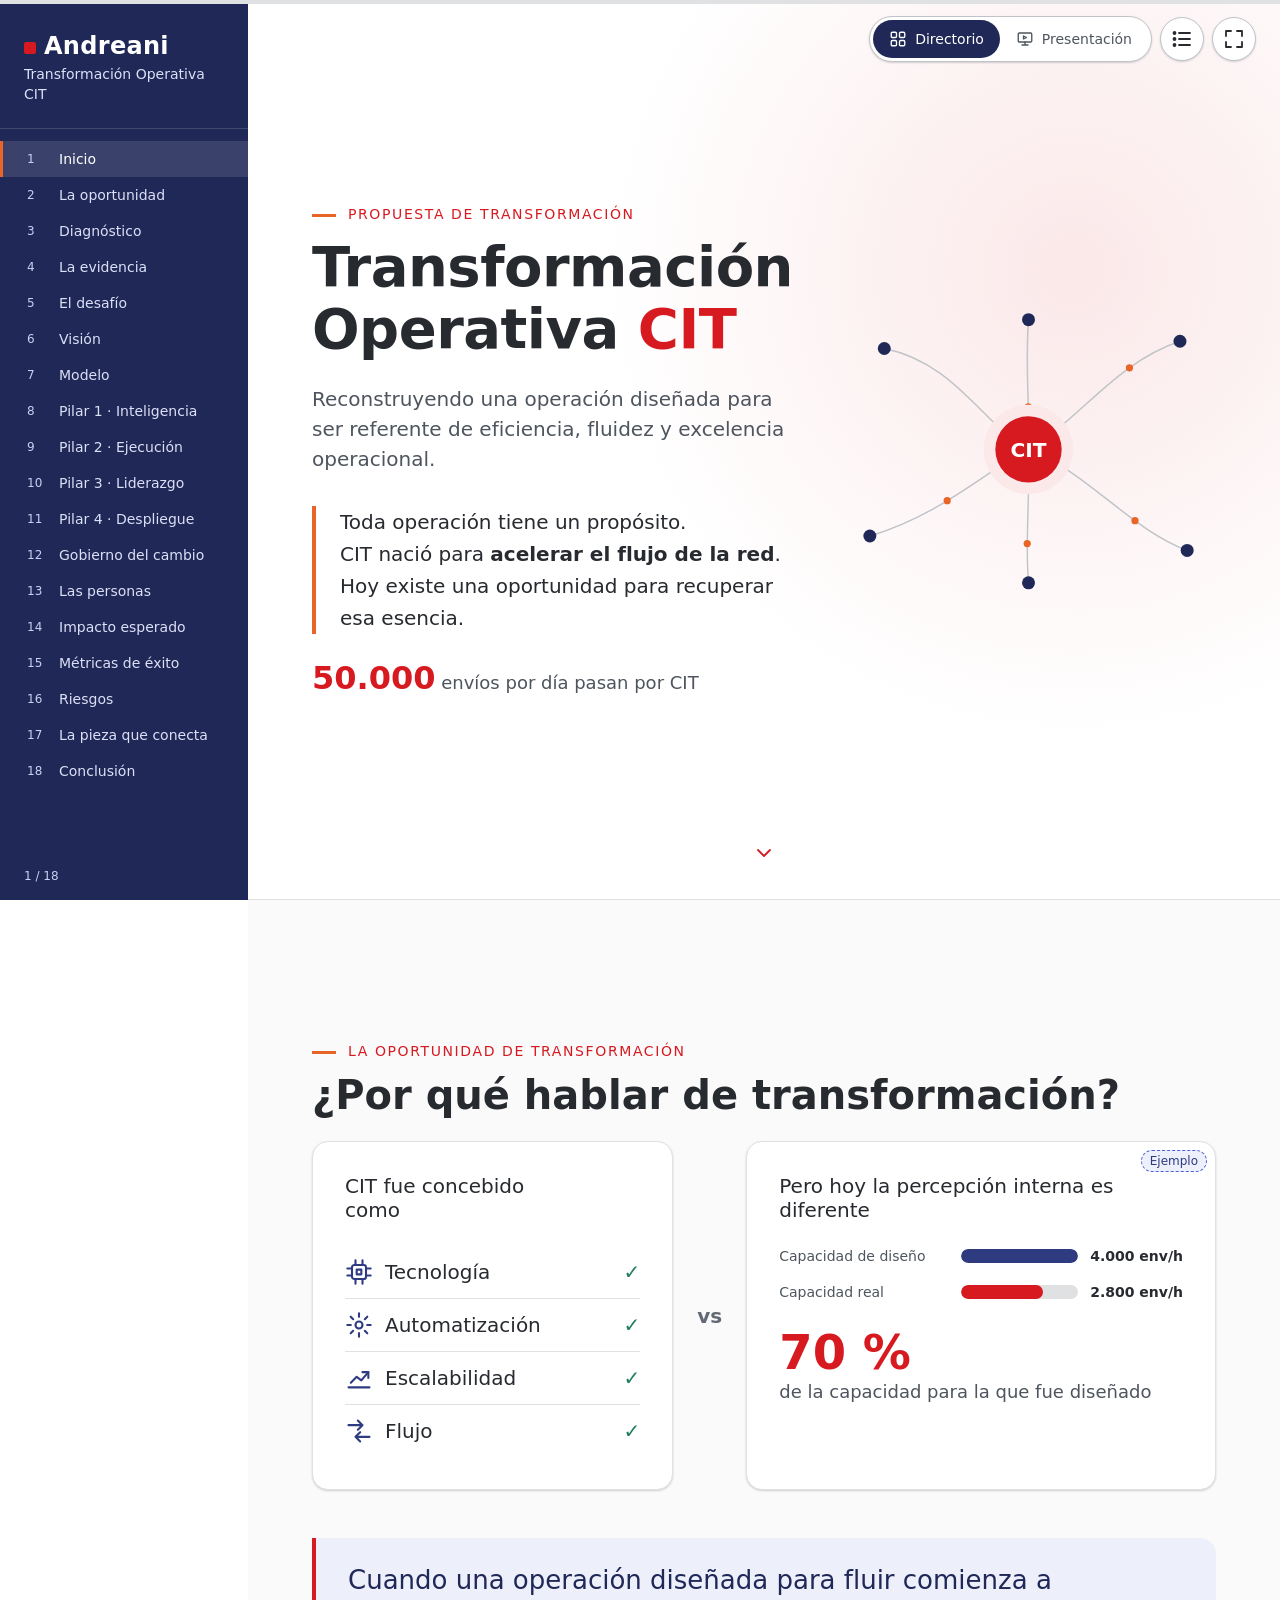
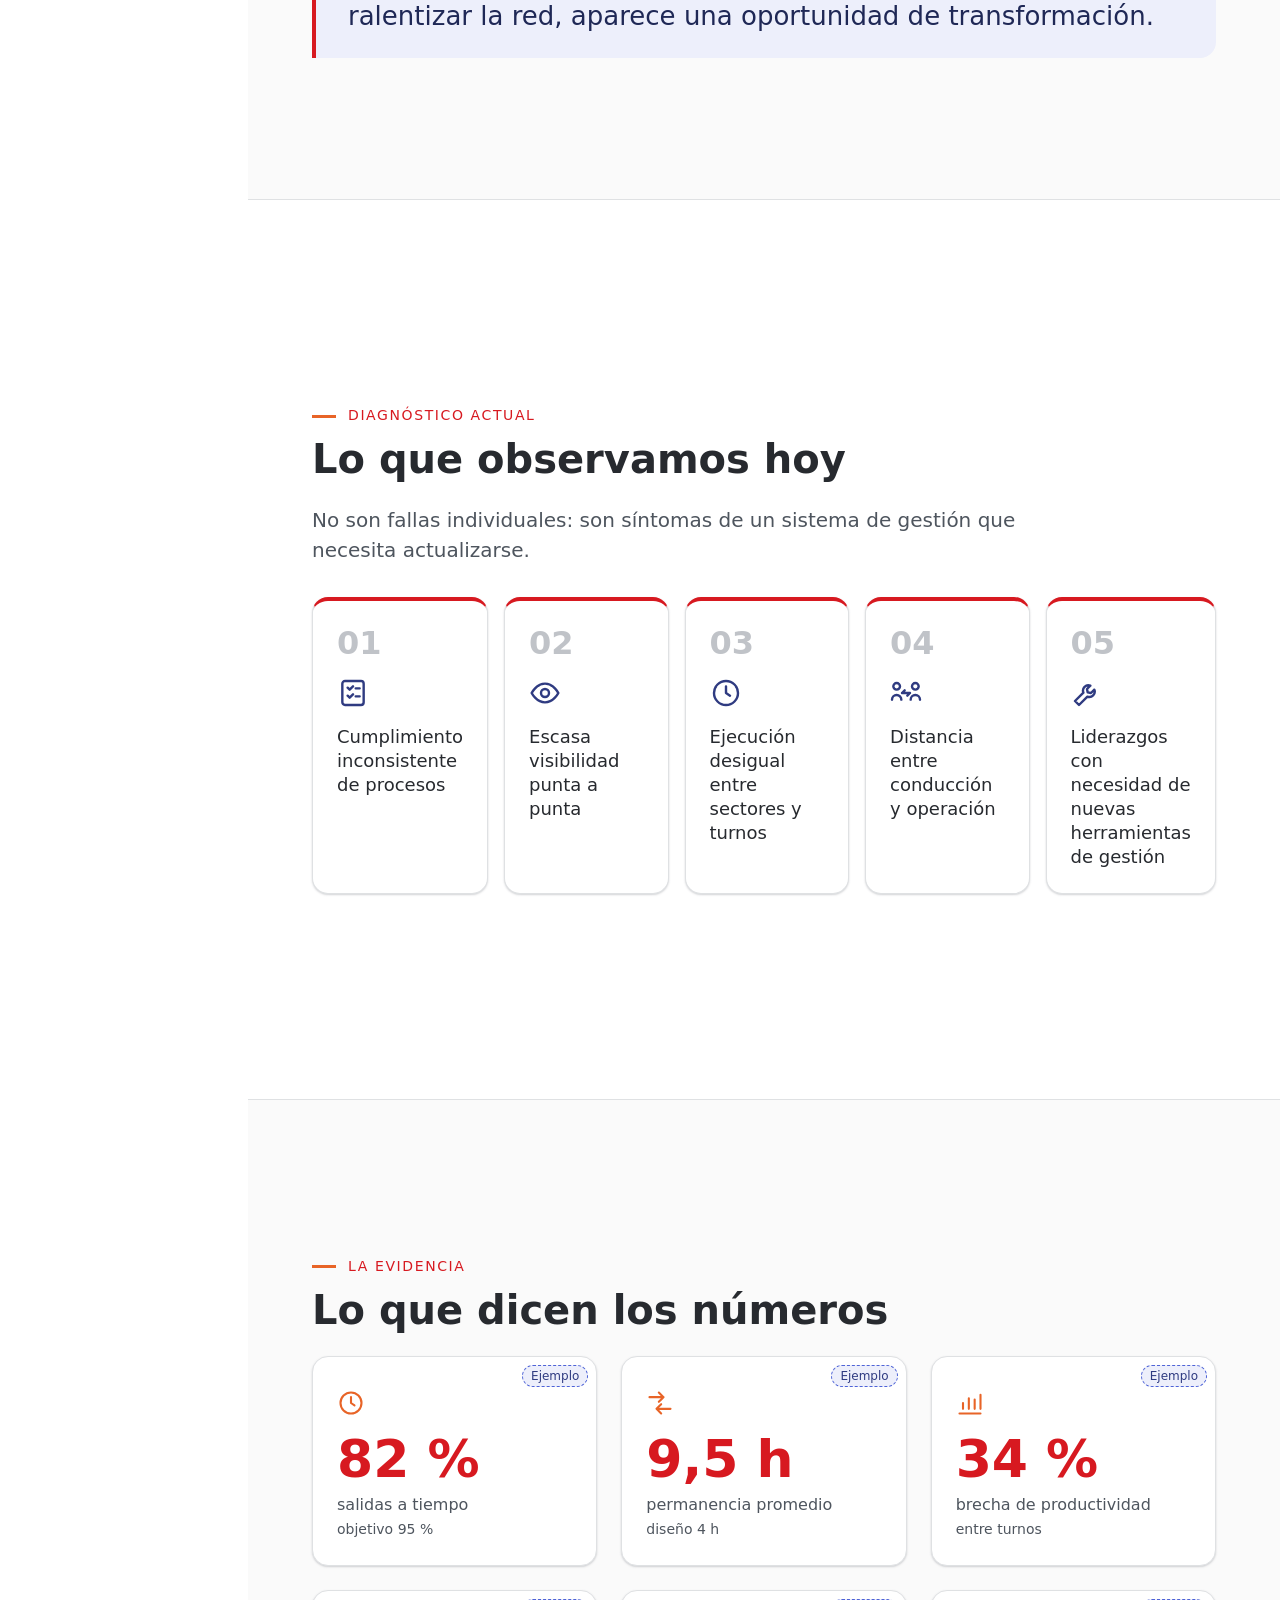
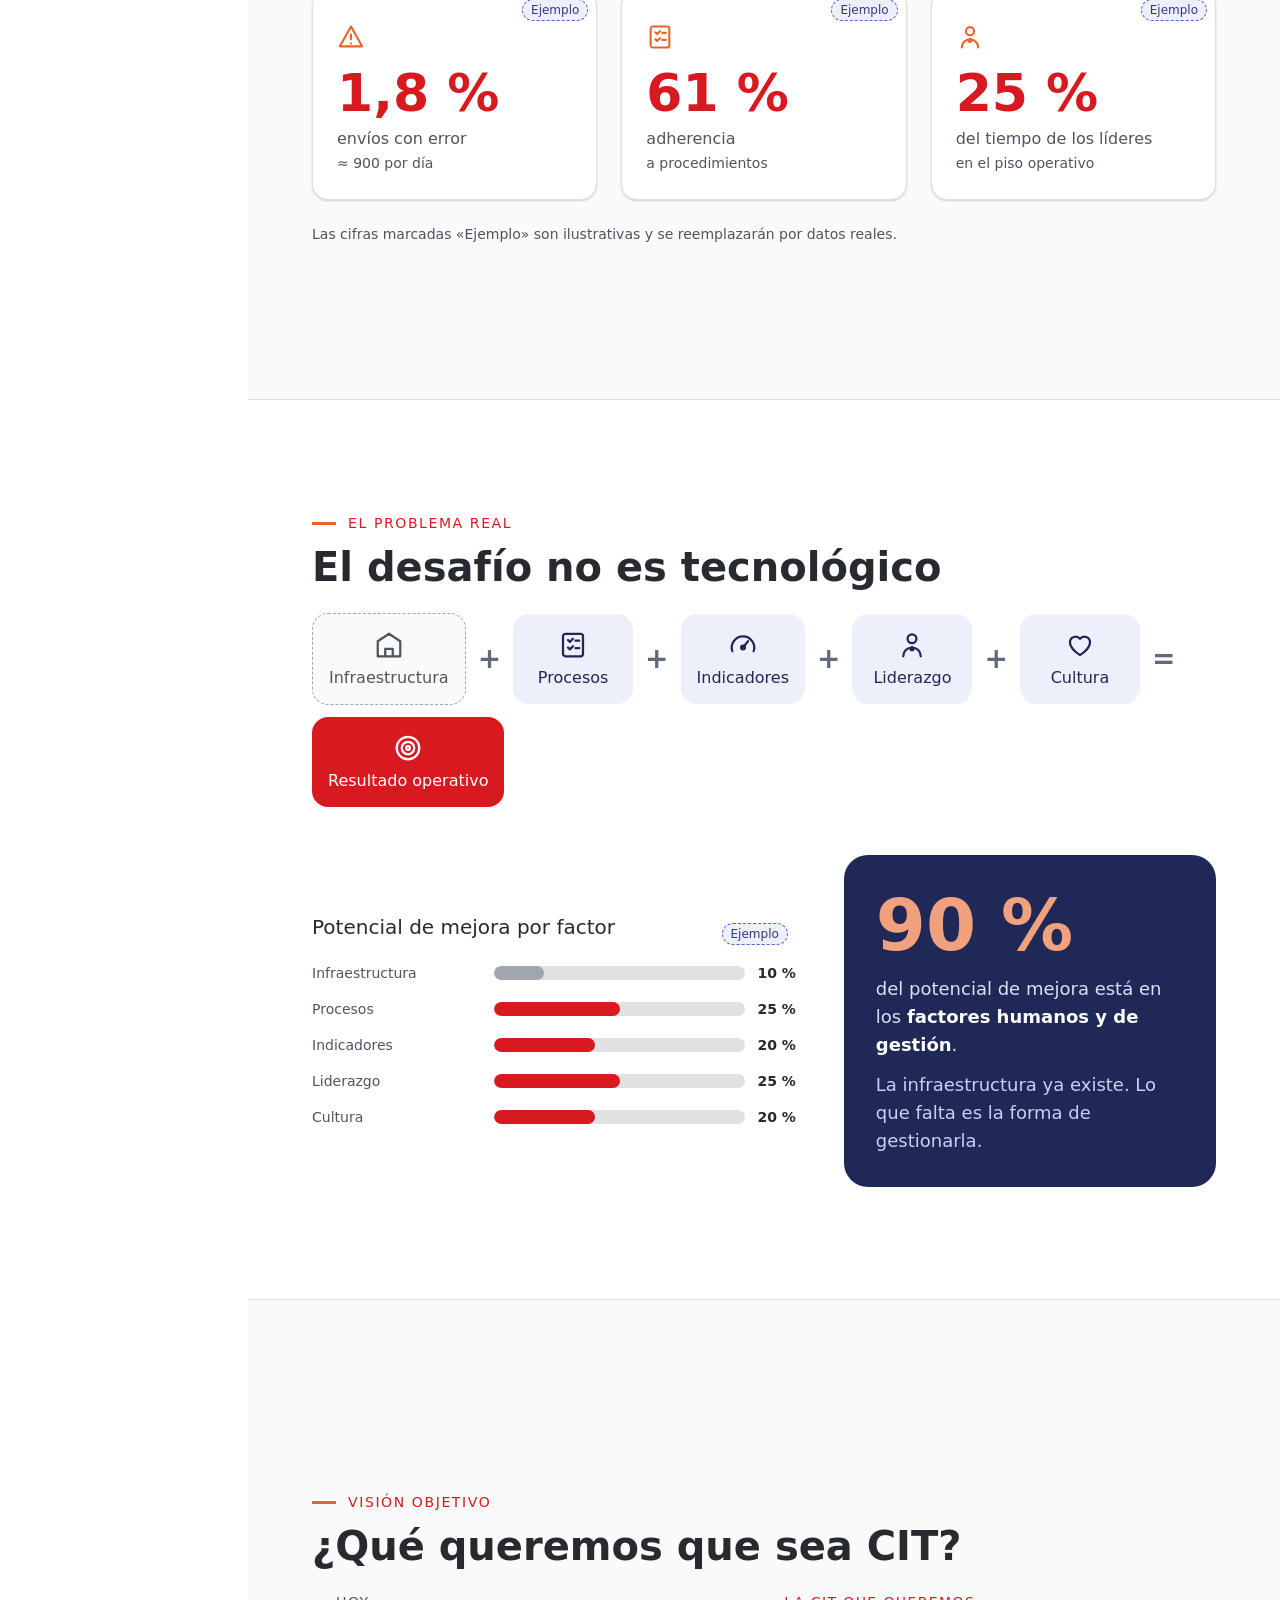
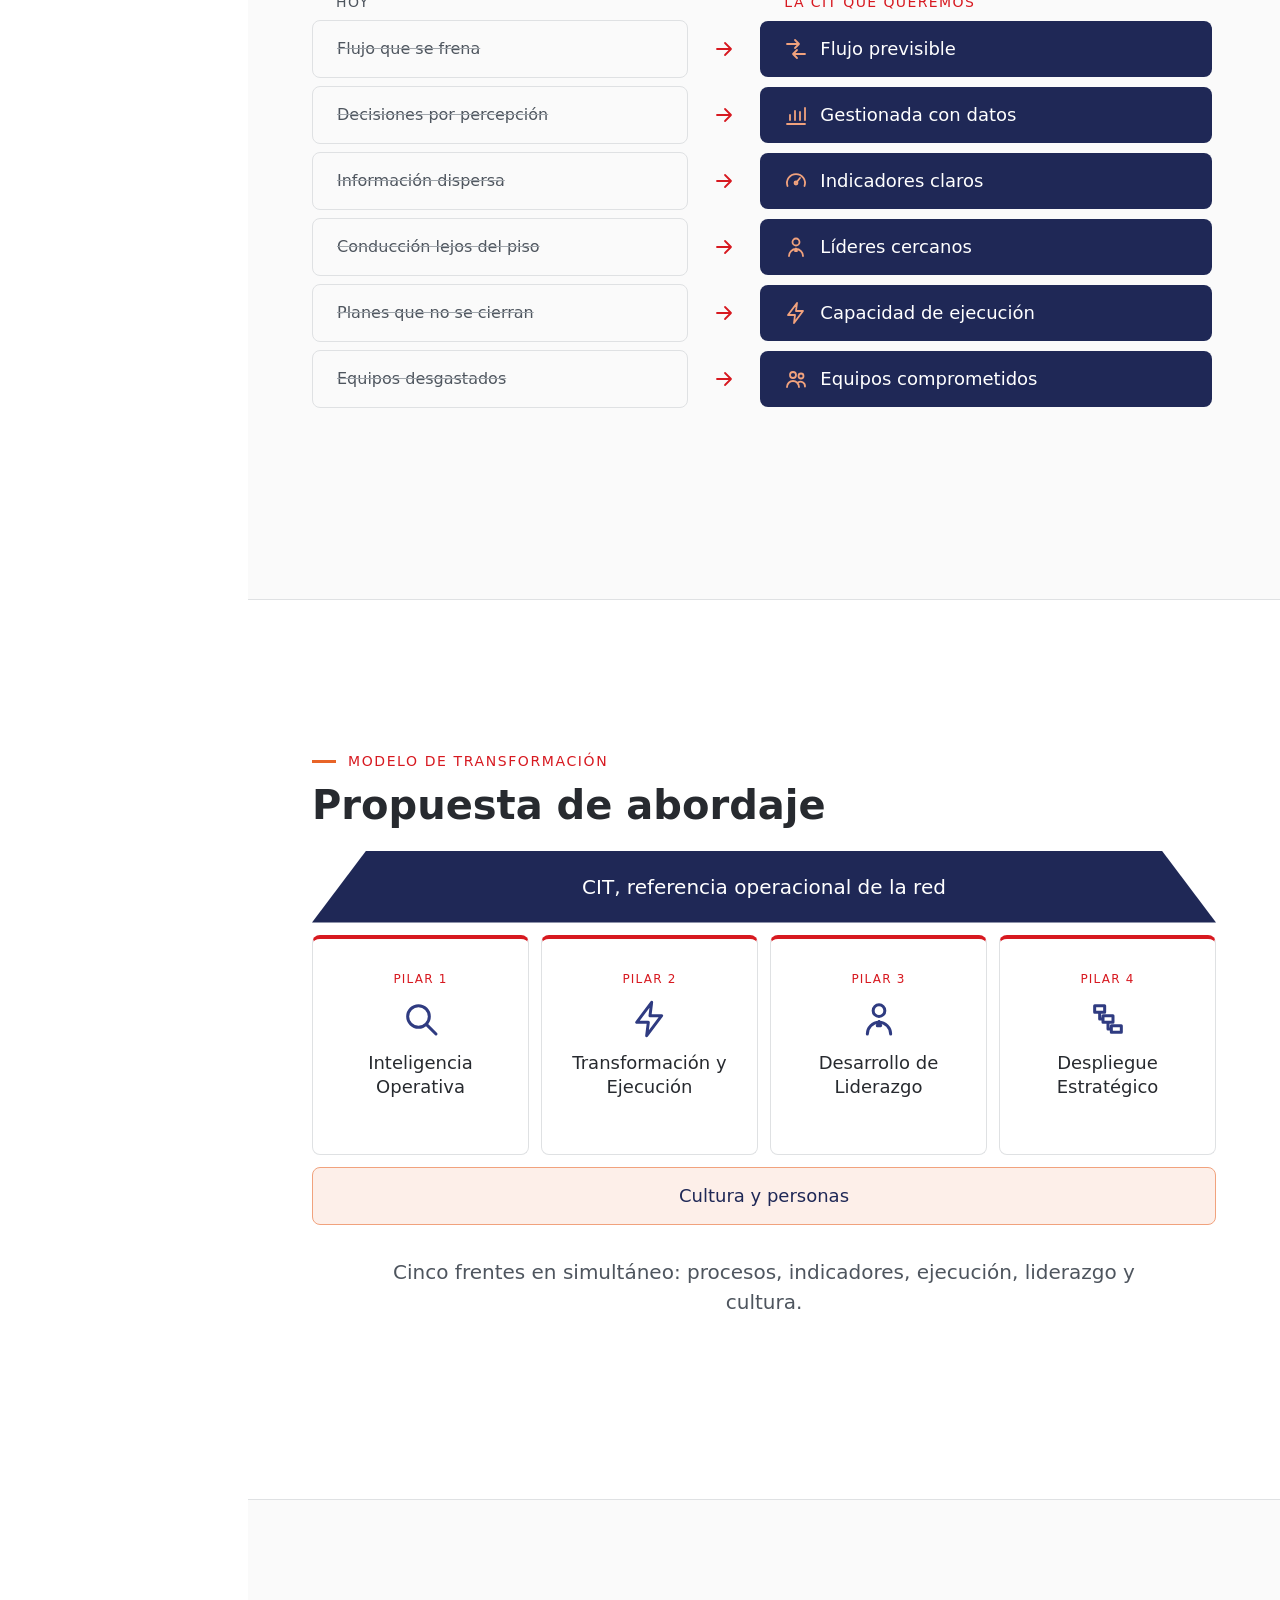
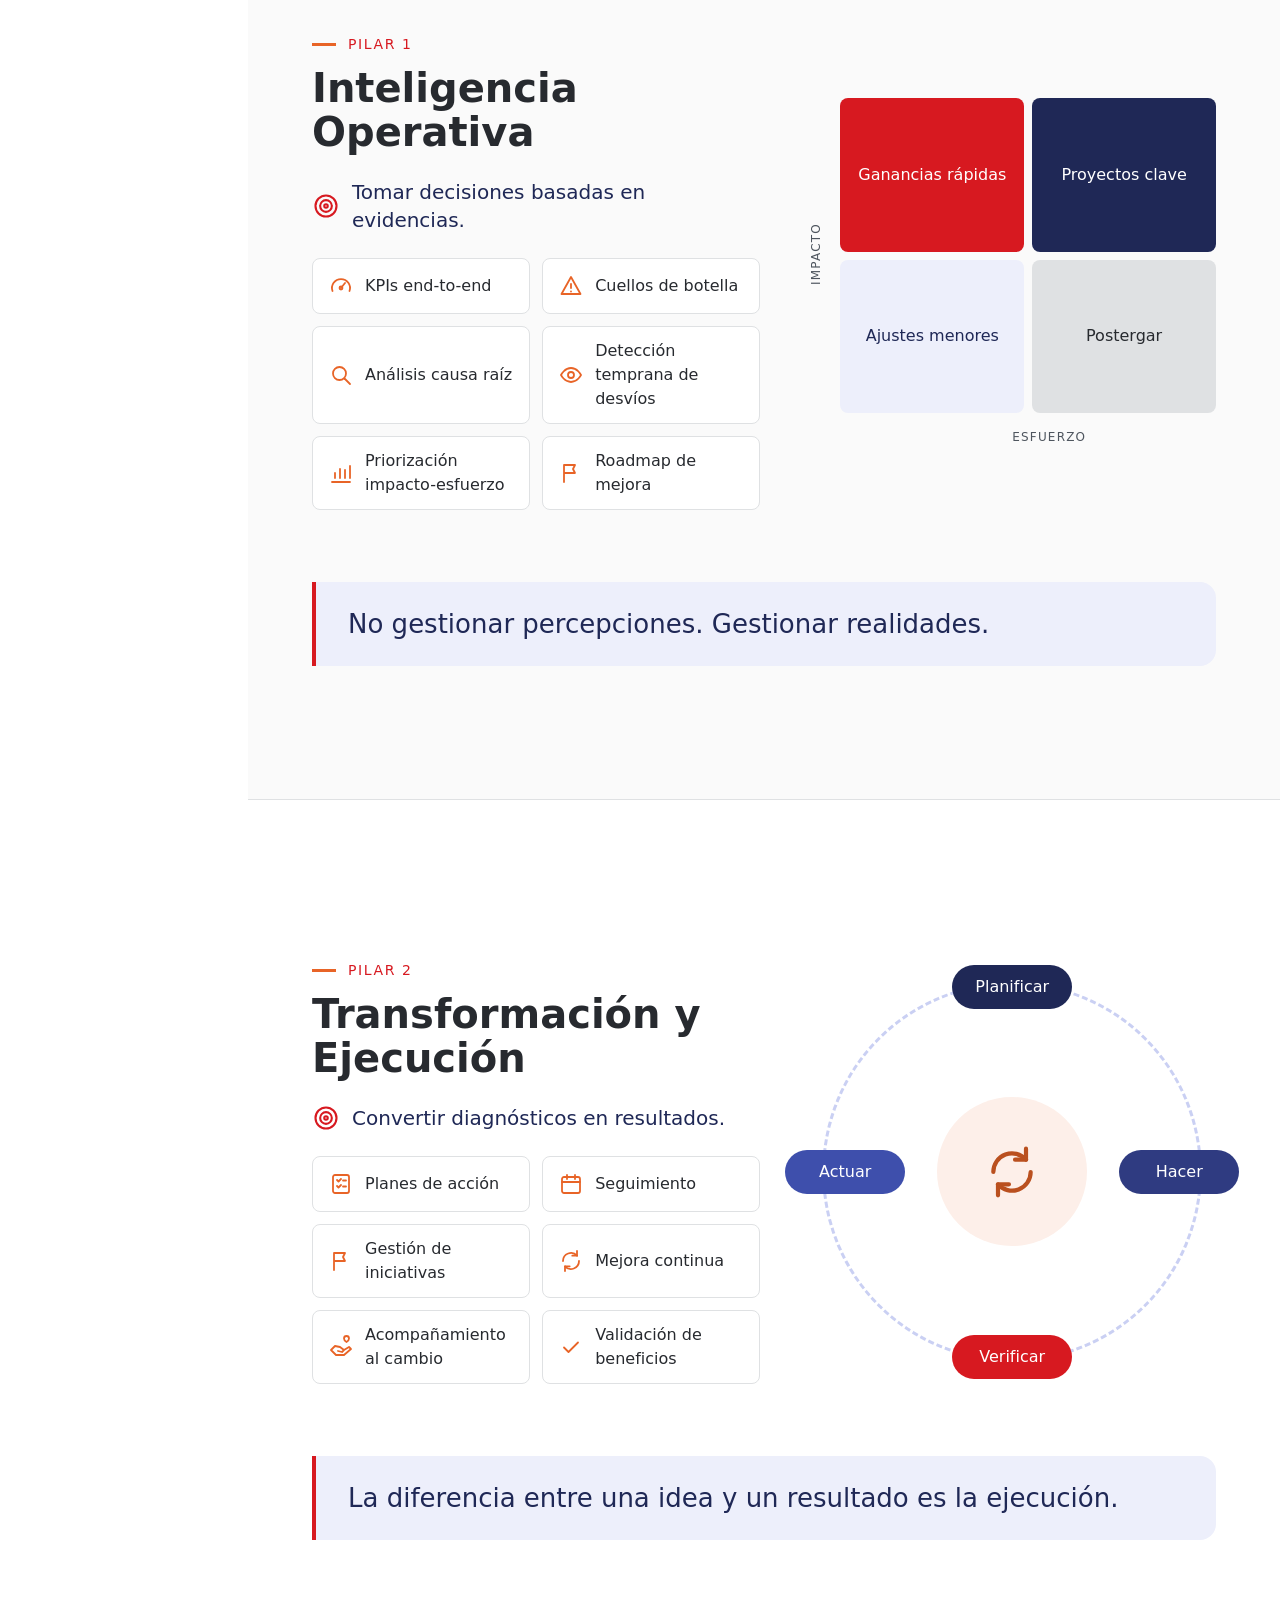
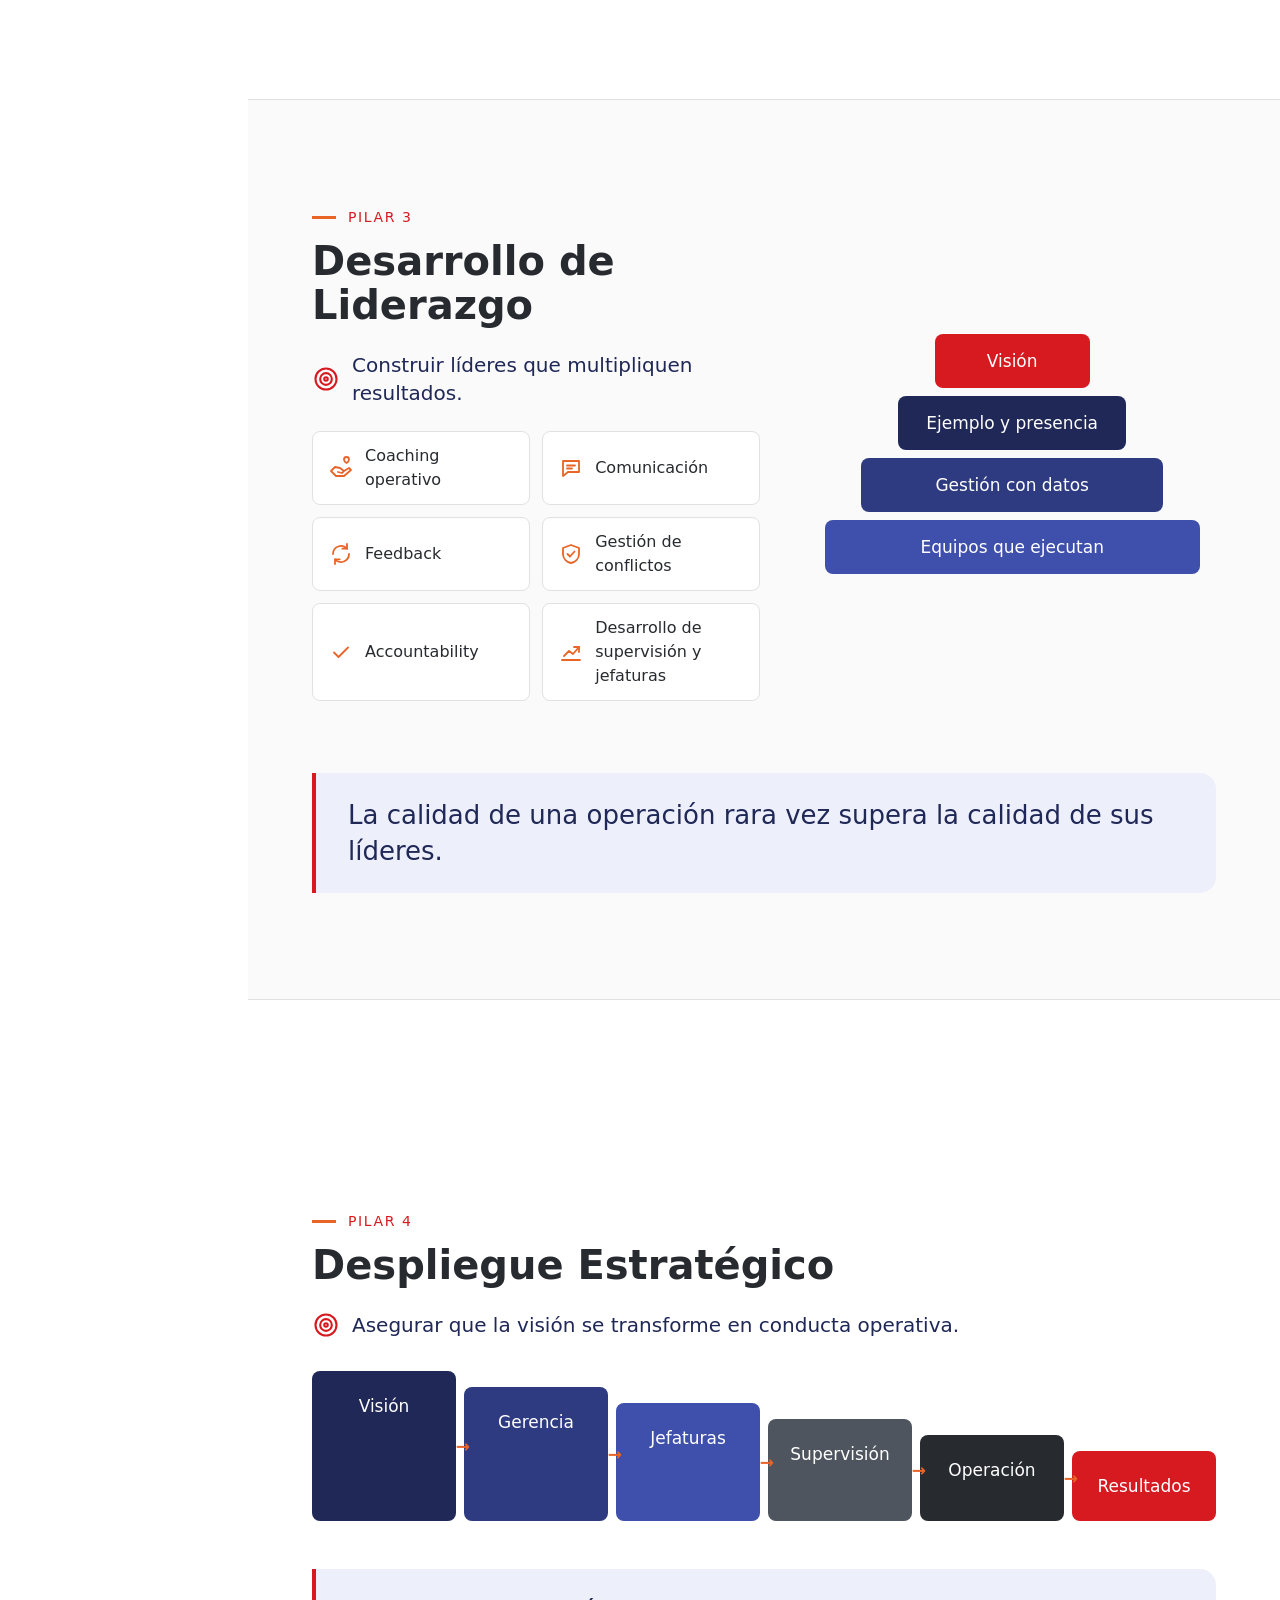
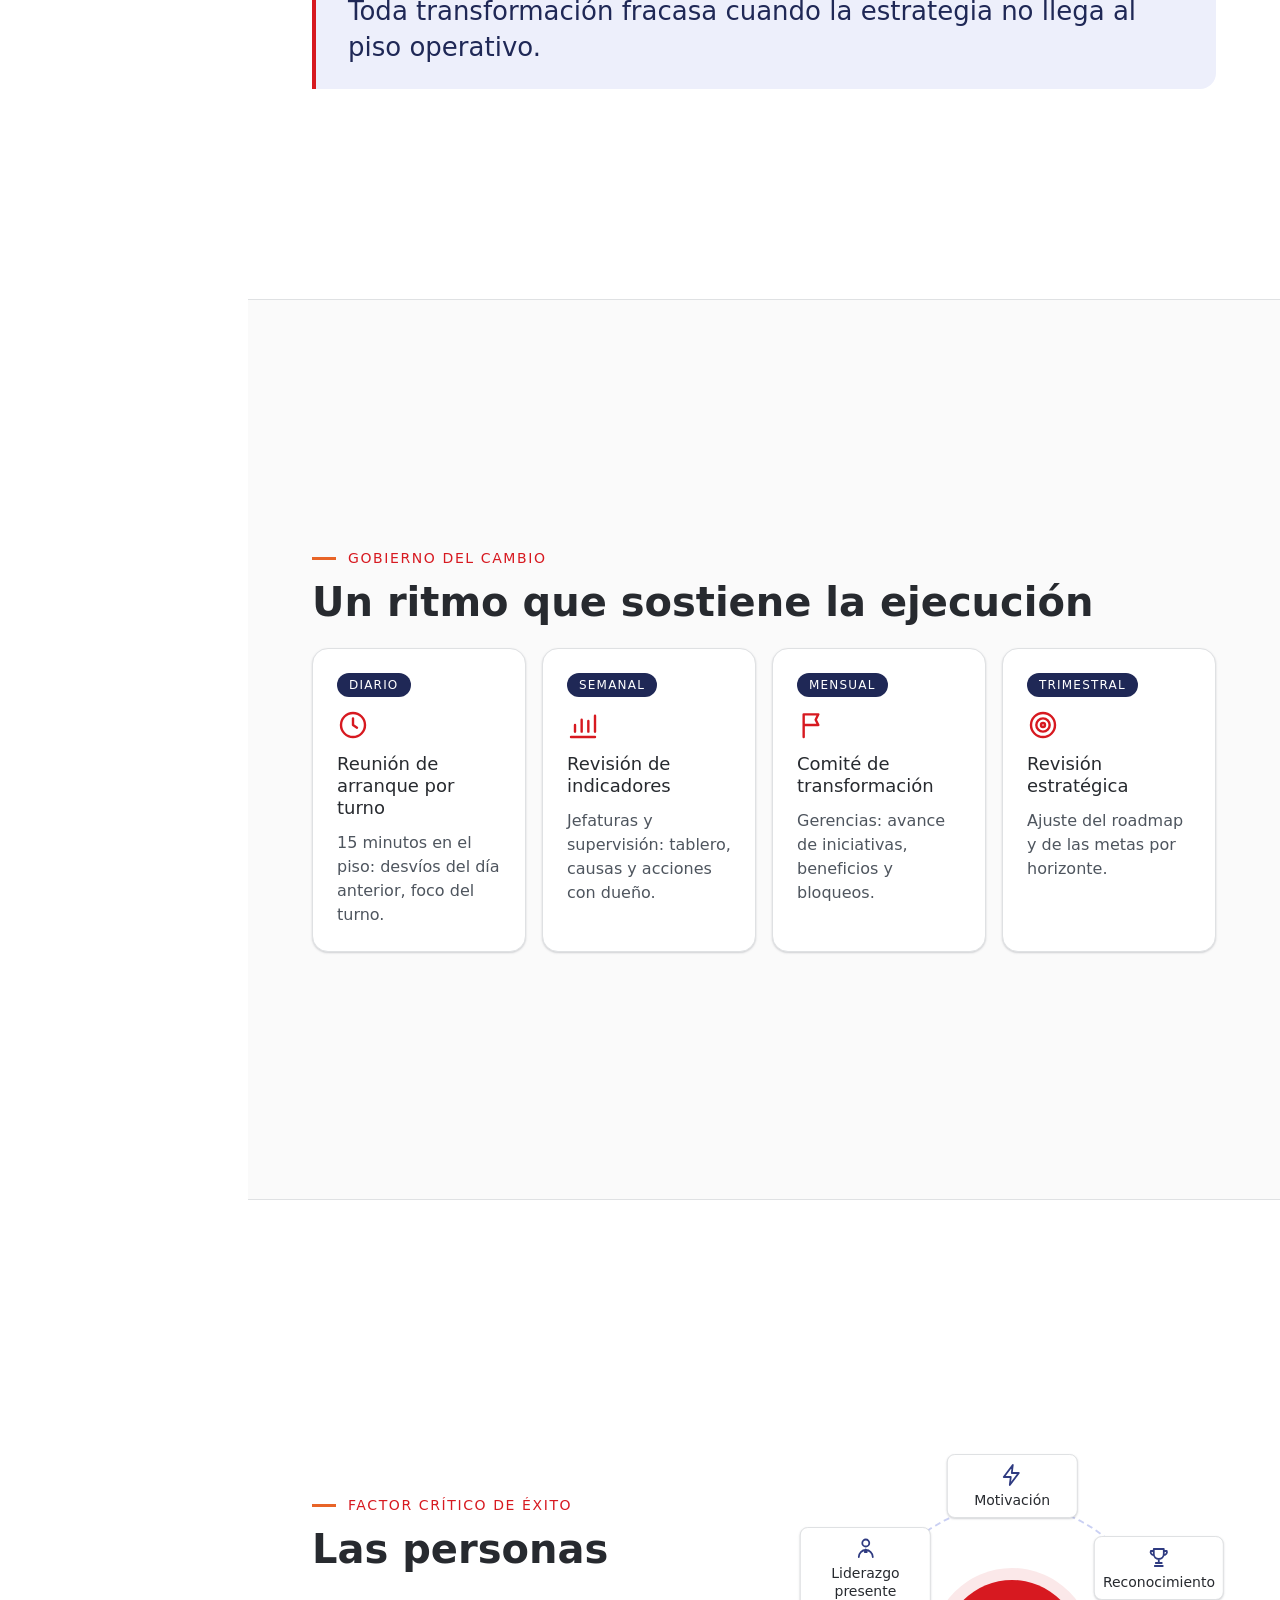
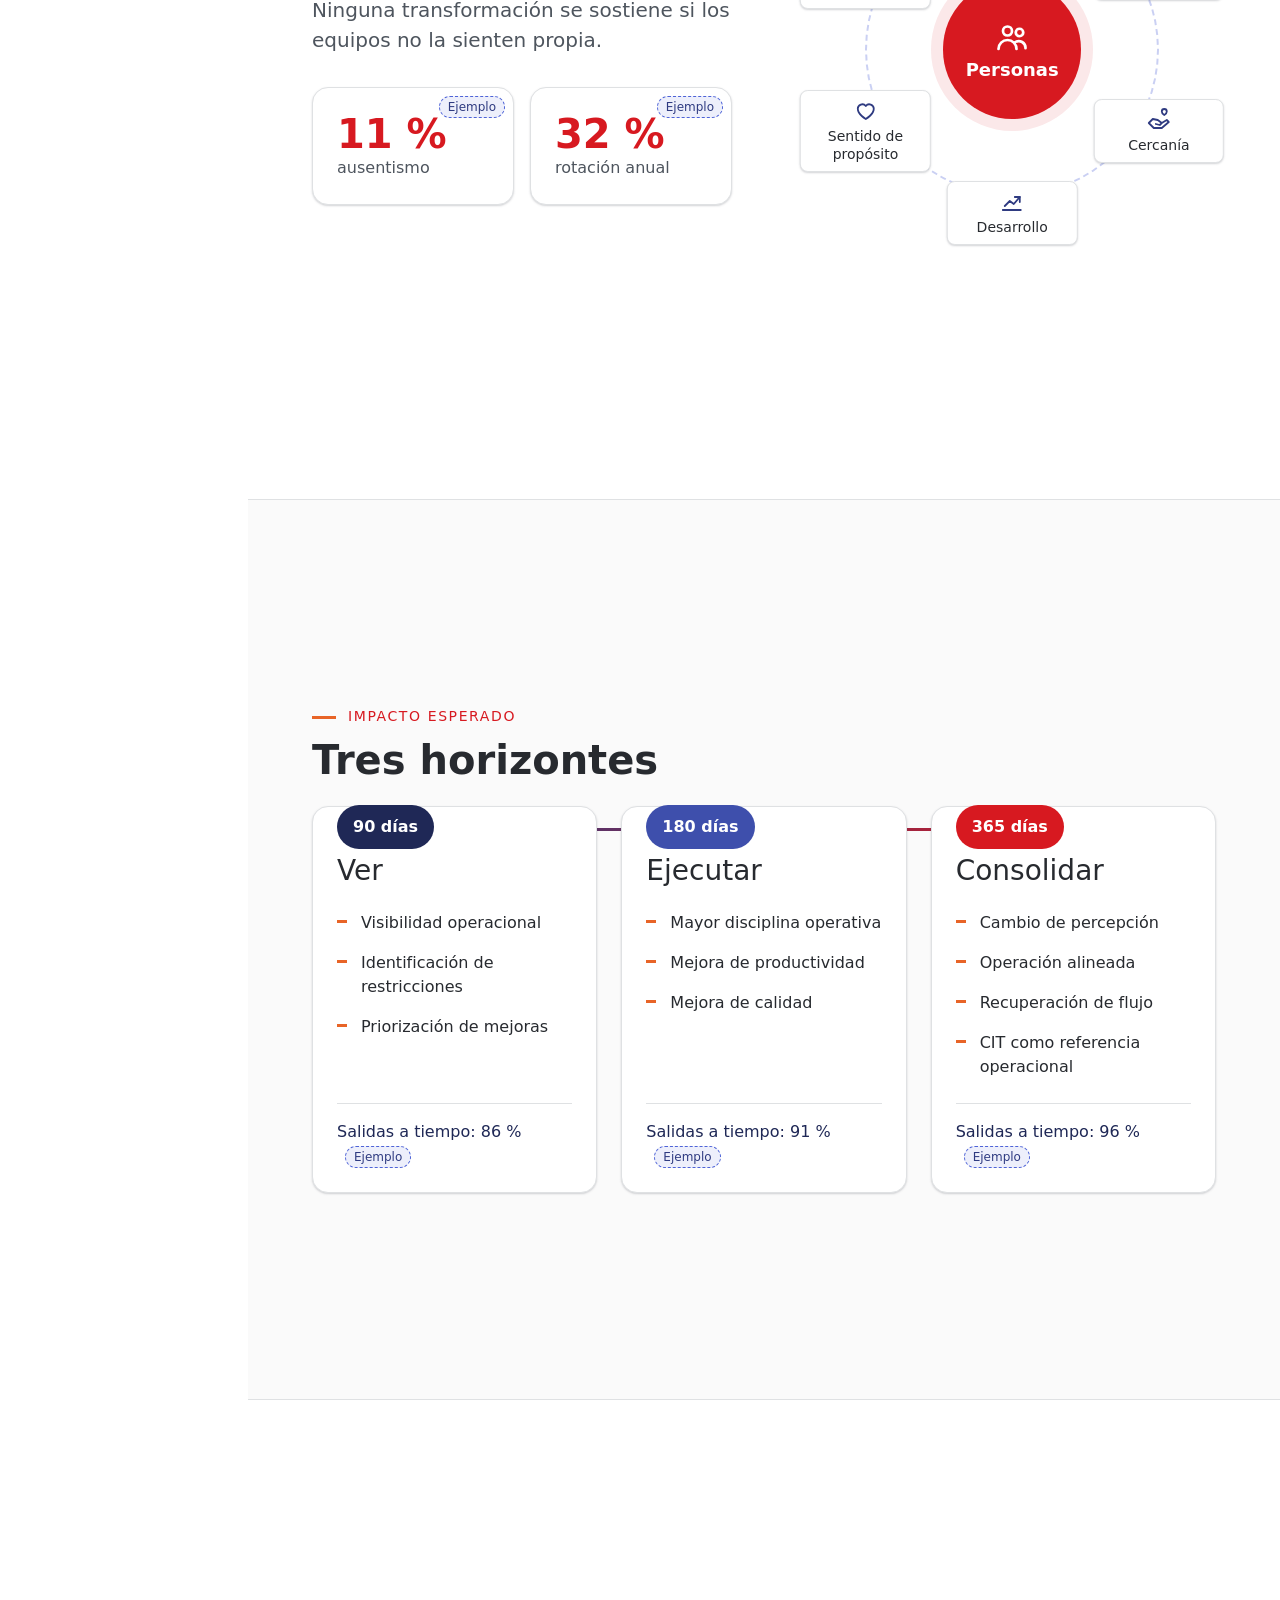
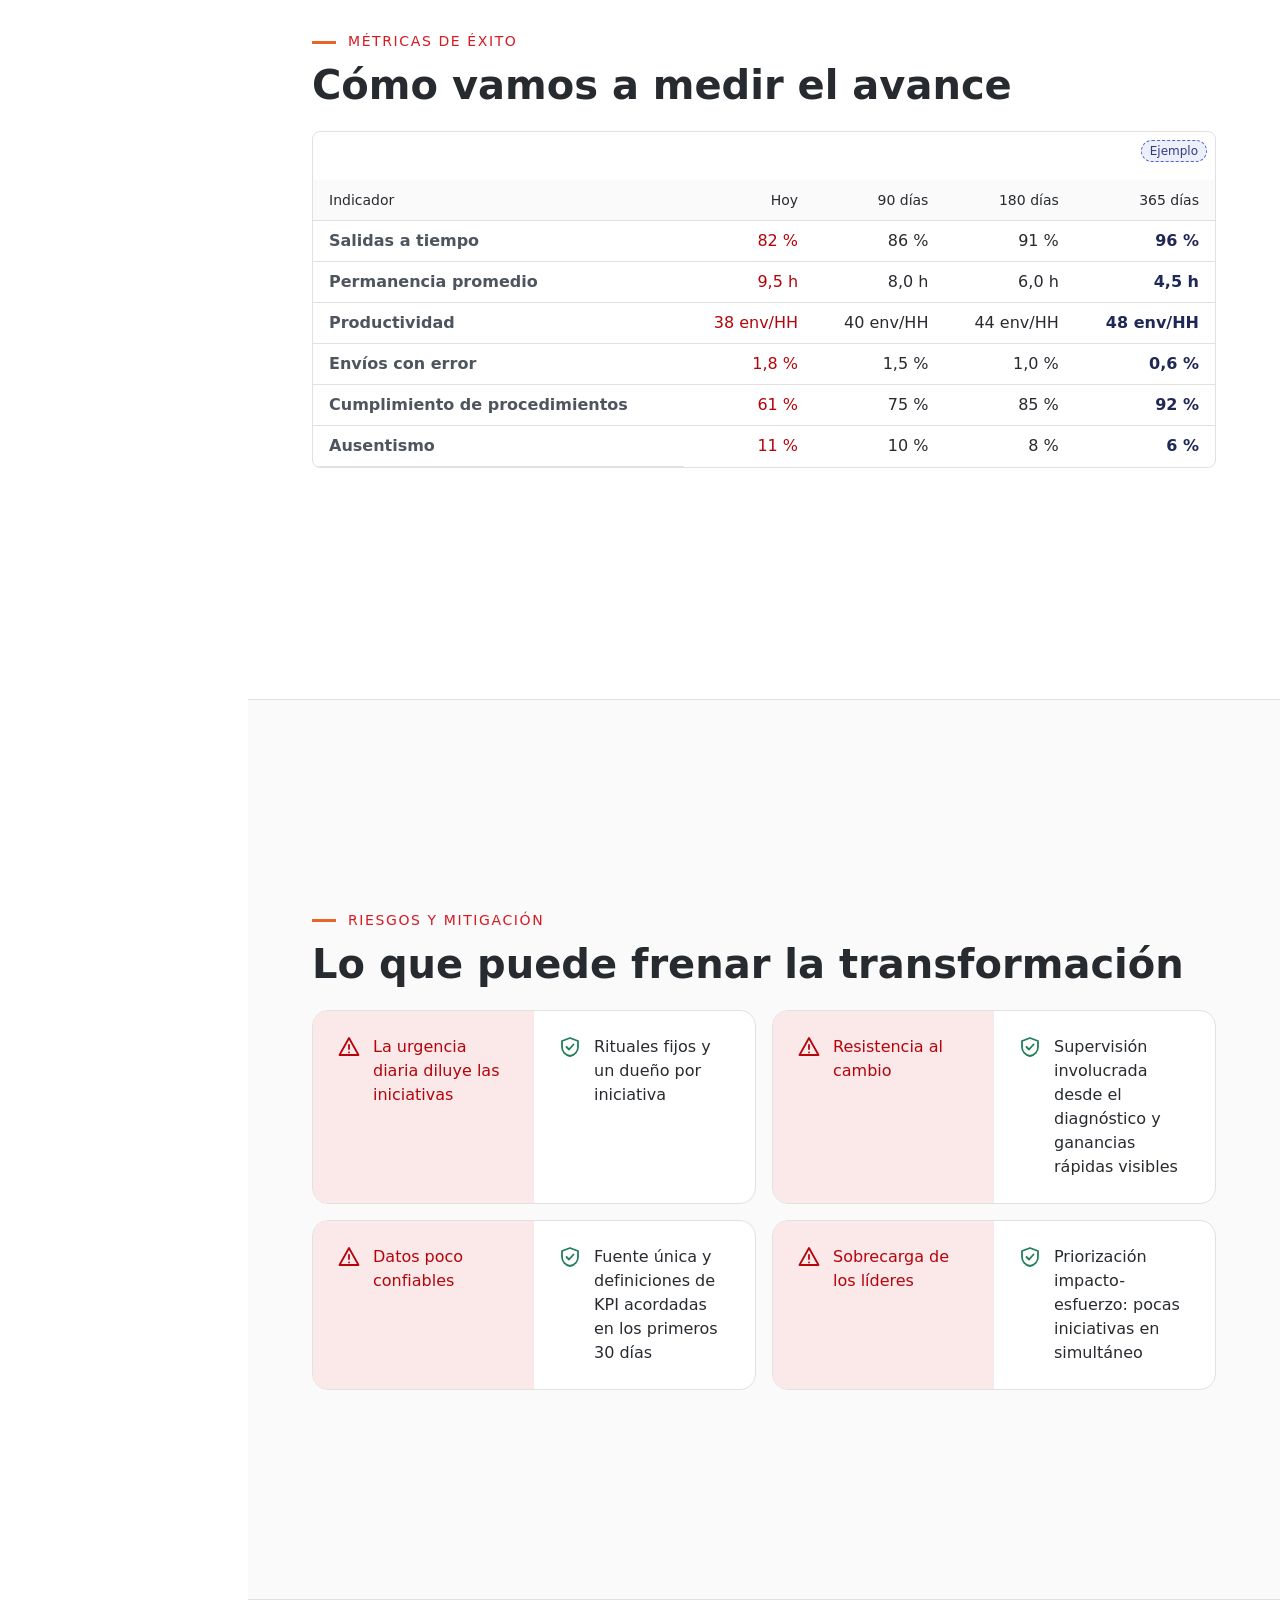
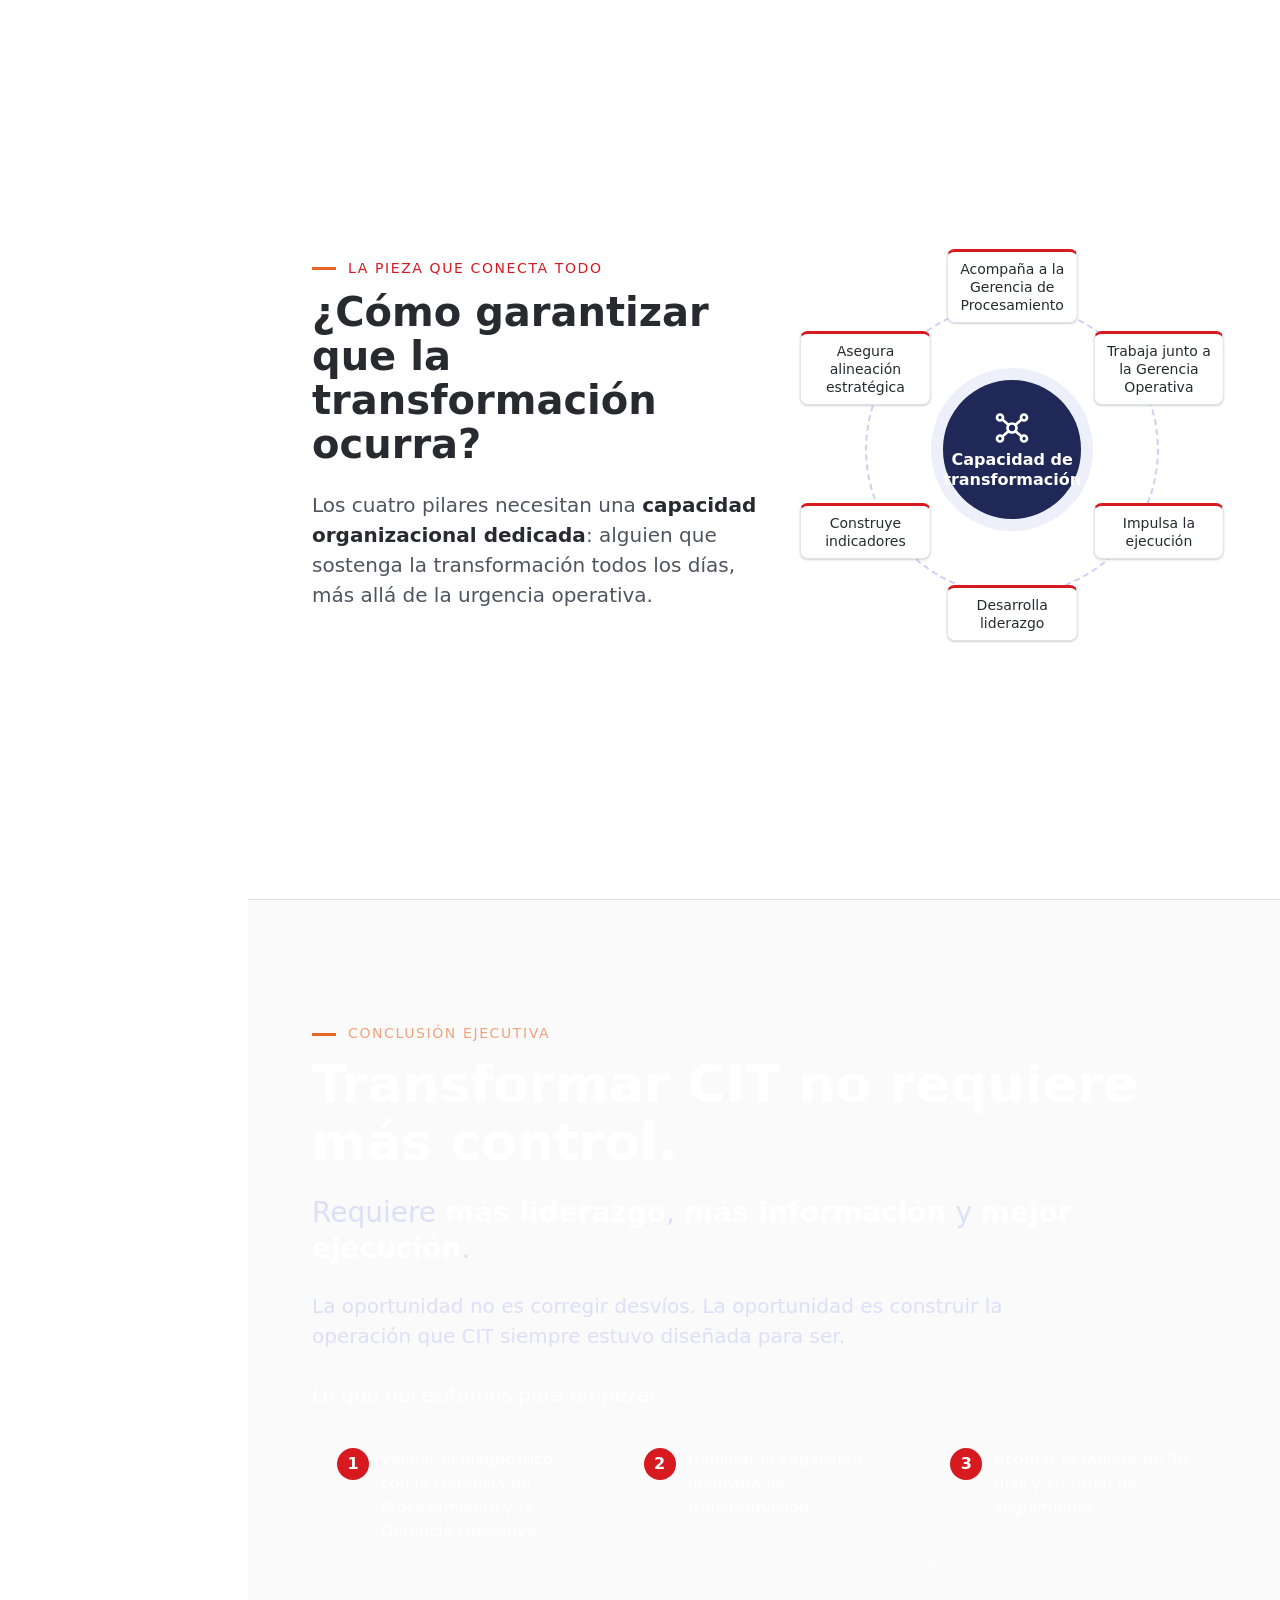
==== index.html @ ef06baac "T-008: v1 reconstruida - index.html (18 pantallas)" ====
<!doctype html>
<html lang="es">
<head>
<meta charset="utf-8">
<meta name="viewport" content="width=device-width, initial-scale=1">
<title>Transformación Operativa CIT</title>
<meta name="description" content="Propuesta ejecutiva de transformación operativa para CIT: procesos, indicadores, ejecución, liderazgo y cultura.">
<link rel="icon" type="image/svg+xml" href="favicon.svg">
<link rel="stylesheet" href="css/estilos.css">
<script>document.documentElement.classList.add('js');</script>
</head>
<body>
<a class="saltar" href="#inicio">Saltar al contenido</a>
<div class="progreso" aria-hidden="true"><div class="progreso-barra" id="progreso-barra"></div></div>

<aside class="menu" id="menu" aria-label="Navegación de la presentación">
  <div class="menu-marca">
    <span class="logo-texto">Andreani</span>
    <span class="menu-proyecto">Transformación Operativa CIT</span>
  </div>
  <nav aria-label="Pantallas"><ol class="menu-lista" id="menu-lista"></ol></nav>
  <p class="menu-pie"><span id="menu-contador">1 / 18</span></p>
</aside>

<header class="controles" aria-label="Controles de la presentación">
  <button class="btn-icono solo-movil" id="btn-menu" type="button" aria-label="Abrir menú de pantallas" aria-expanded="false" aria-controls="menu"><i data-i="menu"></i></button>
  <div class="modos" role="group" aria-label="Modo de visualización">
    <button class="modo" id="btn-directorio" type="button" aria-pressed="true"><i data-i="directorio"></i><span>Directorio</span></button>
    <button class="modo" id="btn-presentacion" type="button" aria-pressed="false"><i data-i="presentacion"></i><span>Presentación</span></button>
  </div>
  <button class="btn-icono" id="btn-indice" type="button" aria-label="Índice de pantallas (tecla D)" aria-haspopup="dialog"><i data-i="indice"></i></button>
  <button class="btn-icono" id="btn-completa" type="button" aria-label="Pantalla completa (tecla F)"><i data-i="completa"></i></button>
</header>

<main id="principal">

<!-- 1 -->
<section class="pantalla portada" id="inicio" data-titulo="Inicio">
  <div class="contenido portada-grid">
    <div class="revelar">
      <p class="sobretitulo">Propuesta de transformación</p>
      <h1>Transformación Operativa <span class="acento">CIT</span></h1>
      <p class="bajada">Reconstruyendo una operación diseñada para ser referente de eficiencia, fluidez y excelencia operacional.</p>
      <div class="apertura">
        <p>Toda operación tiene un propósito.</p>
        <p>CIT nació para <strong>acelerar el flujo de la red</strong>.</p>
        <p>Hoy existe una oportunidad para recuperar esa esencia.</p>
      </div>
      <p class="dato-real" data-ejemplo><span class="num" data-kpi="volumen">50.000</span> envíos por día pasan por CIT</p>
    </div>
    <figure class="flujo revelar" aria-label="Animación: envíos que fluyen por la red y convergen en CIT">
      <svg viewBox="0 0 520 420" role="img" aria-labelledby="flujo-t" id="svg-flujo">
        <title id="flujo-t">Red logística con CIT en el centro</title>
        <g fill="none" stroke="#c0c3c8" stroke-width="2">
          <path id="r1" d="M60 70 C160 90 200 180 260 210"/>
          <path id="r2" d="M40 330 C140 300 200 240 260 210"/>
          <path id="r3" d="M260 210 C330 170 380 90 470 60"/>
          <path id="r4" d="M260 210 C340 240 400 320 480 350"/>
          <path id="r5" d="M260 30 C255 100 262 150 260 210"/>
          <path id="r6" d="M260 210 C262 280 255 340 260 395"/>
        </g>
        <g fill="#1f2856">
          <circle cx="60" cy="70" r="9"/><circle cx="40" cy="330" r="9"/><circle cx="470" cy="60" r="9"/>
          <circle cx="480" cy="350" r="9"/><circle cx="260" cy="30" r="9"/><circle cx="260" cy="395" r="9"/>
        </g>
        <g fill="#e86427">
          <circle r="5"><animateMotion dur="3.2s" repeatCount="indefinite"><mpath href="#r1"/></animateMotion></circle>
          <circle r="5"><animateMotion dur="3.8s" begin="0.6s" repeatCount="indefinite"><mpath href="#r2"/></animateMotion></circle>
          <circle r="5"><animateMotion dur="3s" begin="1.1s" repeatCount="indefinite"><mpath href="#r3"/></animateMotion></circle>
          <circle r="5"><animateMotion dur="3.5s" begin="0.3s" repeatCount="indefinite"><mpath href="#r4"/></animateMotion></circle>
          <circle r="5"><animateMotion dur="2.8s" begin="1.5s" repeatCount="indefinite"><mpath href="#r5"/></animateMotion></circle>
          <circle r="5"><animateMotion dur="3.1s" begin="0.9s" repeatCount="indefinite"><mpath href="#r6"/></animateMotion></circle>
        </g>
        <circle cx="260" cy="210" r="62" fill="#fbe8e9"/>
        <circle cx="260" cy="210" r="46" fill="#d71920"/>
        <text x="260" y="220" text-anchor="middle" fill="#ffffff" font-size="28" font-weight="700" font-family="Rubik, system-ui, sans-serif">CIT</text>
      </svg>
    </figure>
  </div>
  <a class="seguir" href="#oportunidad" aria-label="Ir a la siguiente pantalla"><i data-i="abajo"></i></a>
</section>

<!-- 2 -->
<section class="pantalla" id="oportunidad" data-titulo="La oportunidad">
  <div class="contenido">
    <p class="sobretitulo revelar">La oportunidad de transformación</p>
    <h2 class="revelar">¿Por qué hablar de transformación?</h2>
    <div class="comparativa">
      <article class="tarjeta revelar">
        <h3>CIT fue concebido como</h3>
        <ul class="lista-check">
          <li><i data-i="tecnologia"></i>Tecnología</li>
          <li><i data-i="automatizacion"></i>Automatización</li>
          <li><i data-i="escala"></i>Escalabilidad</li>
          <li><i data-i="flujo"></i>Flujo</li>
        </ul>
      </article>
      <div class="vs revelar" aria-hidden="true">vs</div>
      <article class="tarjeta tarjeta-gris revelar" data-ejemplo>
        <h3>Pero hoy la percepción interna es diferente</h3>
        <div class="barras" aria-label="Capacidad de diseño frente a capacidad real">
          <div class="barra-fila"><span>Capacidad de diseño</span><div class="barra"><div class="barra-relleno azul" id="barra-disenio"></div></div><strong><span data-kpi="capDisenio">4.000</span> env/h</strong></div>
          <div class="barra-fila"><span>Capacidad real</span><div class="barra"><div class="barra-relleno rojo" id="barra-real"></div></div><strong><span data-kpi="capReal">2.800</span> env/h</strong></div>
        </div>
        <p class="dato-grande"><span class="num" data-kpi="usoCapacidad">70 %</span> de la capacidad para la que fue diseñado</p>
      </article>
    </div>
    <blockquote class="frase revelar">Cuando una operación diseñada para fluir comienza a ralentizar la red, aparece una oportunidad de transformación.</blockquote>
  </div>
</section>

<!-- 3 -->
<section class="pantalla" id="diagnostico" data-titulo="Diagnóstico">
  <div class="contenido">
    <p class="sobretitulo revelar">Diagnóstico actual</p>
    <h2 class="revelar">Lo que observamos hoy</h2>
    <p class="bajada revelar">No son fallas individuales: son síntomas de un sistema de gestión que necesita actualizarse.</p>
    <ol class="grilla-5">
      <li class="tarjeta hallazgo revelar"><span class="nro">01</span><i data-i="procesos"></i><p>Cumplimiento inconsistente de procesos</p></li>
      <li class="tarjeta hallazgo revelar"><span class="nro">02</span><i data-i="visibilidad"></i><p>Escasa visibilidad punta a punta</p></li>
      <li class="tarjeta hallazgo revelar"><span class="nro">03</span><i data-i="reloj"></i><p>Ejecución desigual entre sectores y turnos</p></li>
      <li class="tarjeta hallazgo revelar"><span class="nro">04</span><i data-i="distancia"></i><p>Distancia entre conducción y operación</p></li>
      <li class="tarjeta hallazgo revelar"><span class="nro">05</span><i data-i="herramienta"></i><p>Liderazgos con necesidad de nuevas herramientas de gestión</p></li>
    </ol>
  </div>
</section>

<!-- 4 -->
<section class="pantalla" id="evidencia" data-titulo="La evidencia">
  <div class="contenido">
    <p class="sobretitulo revelar">La evidencia</p>
    <h2 class="revelar">Lo que dicen los números</h2>
    <div class="grilla-kpi">
      <article class="kpi revelar" data-ejemplo><i data-i="reloj"></i><p class="num" data-kpi="salidas">82 %</p><p>salidas a tiempo<br><small>objetivo 95 %</small></p></article>
      <article class="kpi revelar" data-ejemplo><i data-i="flujo"></i><p class="num" data-kpi="permanencia">9,5 h</p><p>permanencia promedio<br><small>diseño 4 h</small></p></article>
      <article class="kpi revelar" data-ejemplo><i data-i="datos"></i><p class="num" data-kpi="brechaTurnos">34 %</p><p>brecha de productividad<br><small>entre turnos</small></p></article>
      <article class="kpi revelar" data-ejemplo><i data-i="alerta"></i><p class="num" data-kpi="errores">1,8 %</p><p>envíos con error<br><small>≈ <span data-kpi="erroresDia">900</span> por día</small></p></article>
      <article class="kpi revelar" data-ejemplo><i data-i="procesos"></i><p class="num" data-kpi="adherencia">61 %</p><p>adherencia<br><small>a procedimientos</small></p></article>
      <article class="kpi revelar" data-ejemplo><i data-i="lider"></i><p class="num" data-kpi="lideresPiso">25 %</p><p>del tiempo de los líderes<br><small>en el piso operativo</small></p></article>
    </div>
    <p class="nota revelar">Las cifras marcadas «Ejemplo» son ilustrativas y se reemplazarán por datos reales.</p>
  </div>
</section>

<!-- 5 -->
<section class="pantalla" id="desafio" data-titulo="El desafío">
  <div class="contenido">
    <p class="sobretitulo revelar">El problema real</p>
    <h2 class="revelar">El desafío no es tecnológico</h2>
    <div class="ecuacion revelar" aria-label="Infraestructura más procesos más indicadores más liderazgo más cultura es igual a resultado operativo">
      <span class="factor tenue"><i data-i="infraestructura"></i>Infraestructura</span><b aria-hidden="true">+</b>
      <span class="factor"><i data-i="procesos"></i>Procesos</span><b aria-hidden="true">+</b>
      <span class="factor"><i data-i="indicador"></i>Indicadores</span><b aria-hidden="true">+</b>
      <span class="factor"><i data-i="lider"></i>Liderazgo</span><b aria-hidden="true">+</b>
      <span class="factor"><i data-i="cultura"></i>Cultura</span><b aria-hidden="true">=</b>
      <span class="factor resultado"><i data-i="objetivo"></i>Resultado operativo</span>
    </div>
    <div class="dos-col">
      <div class="revelar" data-ejemplo>
        <h3>Potencial de mejora por factor</h3>
        <div class="barras" id="barras-potencial"></div>
      </div>
      <div class="destacado revelar">
        <p class="num grande" id="potencial-gestion">90 %</p>
        <p>del potencial de mejora está en los <strong>factores humanos y de gestión</strong>.</p>
        <p class="tenue-texto">La infraestructura ya existe. Lo que falta es la forma de gestionarla.</p>
      </div>
    </div>
  </div>
</section>

<!-- 6 -->
<section class="pantalla" id="vision" data-titulo="Visión">
  <div class="contenido">
    <p class="sobretitulo revelar">Visión objetivo</p>
    <h2 class="revelar">¿Qué queremos que sea CIT?</h2>
    <div class="antes-despues revelar" role="table" aria-label="Hoy y la CIT que queremos">
      <div class="ad-cab" role="row"><span role="columnheader">Hoy</span><span aria-hidden="true"></span><span role="columnheader">La CIT que queremos</span></div>
      <div class="ad-fila" role="row"><span role="cell">Flujo que se frena</span><i data-i="flecha"></i><span role="cell"><i data-i="flujo"></i>Flujo previsible</span></div>
      <div class="ad-fila" role="row"><span role="cell">Decisiones por percepción</span><i data-i="flecha"></i><span role="cell"><i data-i="datos"></i>Gestionada con datos</span></div>
      <div class="ad-fila" role="row"><span role="cell">Información dispersa</span><i data-i="flecha"></i><span role="cell"><i data-i="indicador"></i>Indicadores claros</span></div>
      <div class="ad-fila" role="row"><span role="cell">Conducción lejos del piso</span><i data-i="flecha"></i><span role="cell"><i data-i="lider"></i>Líderes cercanos</span></div>
      <div class="ad-fila" role="row"><span role="cell">Planes que no se cierran</span><i data-i="flecha"></i><span role="cell"><i data-i="rayo"></i>Capacidad de ejecución</span></div>
      <div class="ad-fila" role="row"><span role="cell">Equipos desgastados</span><i data-i="flecha"></i><span role="cell"><i data-i="personas"></i>Equipos comprometidos</span></div>
    </div>
  </div>
</section>

<!-- 7 -->
<section class="pantalla" id="modelo" data-titulo="Modelo">
  <div class="contenido">
    <p class="sobretitulo revelar">Modelo de transformación</p>
    <h2 class="revelar">Propuesta de abordaje</h2>
    <div class="templo revelar">
      <div class="techo">CIT, referencia operacional de la red</div>
      <div class="pilares">
        <a class="pilar" href="#pilar-1"><span class="nro">Pilar 1</span><i data-i="lupa"></i><strong>Inteligencia Operativa</strong></a>
        <a class="pilar" href="#pilar-2"><span class="nro">Pilar 2</span><i data-i="rayo"></i><strong>Transformación y Ejecución</strong></a>
        <a class="pilar" href="#pilar-3"><span class="nro">Pilar 3</span><i data-i="lider"></i><strong>Desarrollo de Liderazgo</strong></a>
        <a class="pilar" href="#pilar-4"><span class="nro">Pilar 4</span><i data-i="cascada"></i><strong>Despliegue Estratégico</strong></a>
      </div>
      <div class="base">Cultura y personas</div>
    </div>
    <p class="bajada revelar centrado">Cinco frentes en simultáneo: procesos, indicadores, ejecución, liderazgo y cultura.</p>
  </div>
</section>

<!-- 8 -->
<section class="pantalla" id="pilar-1" data-titulo="Pilar 1 · Inteligencia">
  <div class="contenido pilar-grid">
    <div class="revelar">
      <p class="sobretitulo">Pilar 1</p>
      <h2>Inteligencia Operativa</h2>
      <p class="objetivo"><i data-i="objetivo"></i>Tomar decisiones basadas en evidencias.</p>
      <ul class="lista-items">
        <li><i data-i="indicador"></i>KPIs end-to-end</li>
        <li><i data-i="alerta"></i>Cuellos de botella</li>
        <li><i data-i="lupa"></i>Análisis causa raíz</li>
        <li><i data-i="visibilidad"></i>Detección temprana de desvíos</li>
        <li><i data-i="datos"></i>Priorización impacto-esfuerzo</li>
        <li><i data-i="bandera"></i>Roadmap de mejora</li>
      </ul>
    </div>
    <figure class="visual revelar" aria-label="Matriz impacto-esfuerzo">
      <div class="matriz">
        <span class="eje-y">Impacto</span><span class="eje-x">Esfuerzo</span>
        <div class="cuad q1">Ganancias rápidas</div><div class="cuad q2">Proyectos clave</div>
        <div class="cuad q3">Ajustes menores</div><div class="cuad q4">Postergar</div>
      </div>
    </figure>
    <blockquote class="frase revelar ancho">No gestionar percepciones. Gestionar realidades.</blockquote>
  </div>
</section>

<!-- 9 -->
<section class="pantalla" id="pilar-2" data-titulo="Pilar 2 · Ejecución">
  <div class="contenido pilar-grid">
    <div class="revelar">
      <p class="sobretitulo">Pilar 2</p>
      <h2>Transformación y Ejecución</h2>
      <p class="objetivo"><i data-i="objetivo"></i>Convertir diagnósticos en resultados.</p>
      <ul class="lista-items">
        <li><i data-i="procesos"></i>Planes de acción</li>
        <li><i data-i="calendario"></i>Seguimiento</li>
        <li><i data-i="bandera"></i>Gestión de iniciativas</li>
        <li><i data-i="ciclo"></i>Mejora continua</li>
        <li><i data-i="apoyo"></i>Acompañamiento al cambio</li>
        <li><i data-i="check"></i>Validación de beneficios</li>
      </ul>
    </div>
    <figure class="visual revelar" aria-label="Ciclo de mejora: planificar, hacer, verificar, actuar">
      <div class="ciclo">
        <span class="paso p1">Planificar</span><span class="paso p2">Hacer</span>
        <span class="paso p3">Verificar</span><span class="paso p4">Actuar</span>
        <span class="centro"><i data-i="ciclo"></i></span>
      </div>
    </figure>
    <blockquote class="frase revelar ancho">La diferencia entre una idea y un resultado es la ejecución.</blockquote>
  </div>
</section>

<!-- 10 -->
<section class="pantalla" id="pilar-3" data-titulo="Pilar 3 · Liderazgo">
  <div class="contenido pilar-grid">
    <div class="revelar">
      <p class="sobretitulo">Pilar 3</p>
      <h2>Desarrollo de Liderazgo</h2>
      <p class="objetivo"><i data-i="objetivo"></i>Construir líderes que multipliquen resultados.</p>
      <ul class="lista-items">
        <li><i data-i="apoyo"></i>Coaching operativo</li>
        <li><i data-i="mensaje"></i>Comunicación</li>
        <li><i data-i="ciclo"></i>Feedback</li>
        <li><i data-i="escudo"></i>Gestión de conflictos</li>
        <li><i data-i="check"></i>Accountability</li>
        <li><i data-i="escala"></i>Desarrollo de supervisión y jefaturas</li>
      </ul>
    </div>
    <figure class="visual revelar" aria-label="Pirámide de liderazgo">
      <ol class="piramide">
        <li style="--w:38%">Visión</li>
        <li style="--w:56%">Ejemplo y presencia</li>
        <li style="--w:74%">Gestión con datos</li>
        <li style="--w:92%">Equipos que ejecutan</li>
      </ol>
    </figure>
    <blockquote class="frase revelar ancho">La calidad de una operación rara vez supera la calidad de sus líderes.</blockquote>
  </div>
</section>

<!-- 11 -->
<section class="pantalla" id="pilar-4" data-titulo="Pilar 4 · Despliegue">
  <div class="contenido">
    <p class="sobretitulo revelar">Pilar 4</p>
    <h2 class="revelar">Despliegue Estratégico</h2>
    <p class="objetivo revelar"><i data-i="objetivo"></i>Asegurar que la visión se transforme en conducta operativa.</p>
    <ol class="cascada revelar" aria-label="Cascada de despliegue">
      <li>Visión</li><li>Gerencia</li><li>Jefaturas</li><li>Supervisión</li><li>Operación</li><li class="fin">Resultados</li>
    </ol>
    <blockquote class="frase revelar">Toda transformación fracasa cuando la estrategia no llega al piso operativo.</blockquote>
  </div>
</section>

<!-- 12 -->
<section class="pantalla" id="gobierno" data-titulo="Gobierno del cambio">
  <div class="contenido">
    <p class="sobretitulo revelar">Gobierno del cambio</p>
    <h2 class="revelar">Un ritmo que sostiene la ejecución</h2>
    <ol class="rituales">
      <li class="tarjeta revelar"><span class="frecuencia">Diario</span><i data-i="reloj"></i><h3>Reunión de arranque por turno</h3><p>15 minutos en el piso: desvíos del día anterior, foco del turno.</p></li>
      <li class="tarjeta revelar"><span class="frecuencia">Semanal</span><i data-i="datos"></i><h3>Revisión de indicadores</h3><p>Jefaturas y supervisión: tablero, causas y acciones con dueño.</p></li>
      <li class="tarjeta revelar"><span class="frecuencia">Mensual</span><i data-i="bandera"></i><h3>Comité de transformación</h3><p>Gerencias: avance de iniciativas, beneficios y bloqueos.</p></li>
      <li class="tarjeta revelar"><span class="frecuencia">Trimestral</span><i data-i="objetivo"></i><h3>Revisión estratégica</h3><p>Ajuste del roadmap y de las metas por horizonte.</p></li>
    </ol>
  </div>
</section>

<!-- 13 -->
<section class="pantalla" id="personas" data-titulo="Las personas">
  <div class="contenido pilar-grid">
    <div class="revelar">
      <p class="sobretitulo">Factor crítico de éxito</p>
      <h2>Las personas</h2>
      <p class="bajada">Ninguna transformación se sostiene si los equipos no la sienten propia.</p>
      <div class="mini-kpis">
        <div class="kpi chico" data-ejemplo><p class="num" data-kpi="ausentismo">11 %</p><p>ausentismo</p></div>
        <div class="kpi chico" data-ejemplo><p class="num" data-kpi="rotacion">32 %</p><p>rotación anual</p></div>
      </div>
    </div>
    <figure class="orbita revelar" aria-label="Las personas en el centro, rodeadas por seis factores">
      <span class="nucleo"><i data-i="personas"></i>Personas</span>
      <span class="sat s1"><i data-i="rayo"></i>Motivación</span>
      <span class="sat s2"><i data-i="trofeo"></i>Reconocimiento</span>
      <span class="sat s3"><i data-i="apoyo"></i>Cercanía</span>
      <span class="sat s4"><i data-i="escala"></i>Desarrollo</span>
      <span class="sat s5"><i data-i="cultura"></i>Sentido de propósito</span>
      <span class="sat s6"><i data-i="lider"></i>Liderazgo presente</span>
    </figure>
  </div>
</section>

<!-- 14 -->
<section class="pantalla" id="impacto" data-titulo="Impacto esperado">
  <div class="contenido">
    <p class="sobretitulo revelar">Impacto esperado</p>
    <h2 class="revelar">Tres horizontes</h2>
    <ol class="horizontes">
      <li class="horizonte revelar"><span class="dias">90 días</span><h3>Ver</h3>
        <ul><li>Visibilidad operacional</li><li>Identificación de restricciones</li><li>Priorización de mejoras</li></ul>
        <p class="meta" data-ejemplo data-meta="0" data-h="d90">Salidas a tiempo: 86 %</p></li>
      <li class="horizonte revelar"><span class="dias">180 días</span><h3>Ejecutar</h3>
        <ul><li>Mayor disciplina operativa</li><li>Mejora de productividad</li><li>Mejora de calidad</li></ul>
        <p class="meta" data-ejemplo data-meta="0" data-h="d180">Salidas a tiempo: 91 %</p></li>
      <li class="horizonte revelar"><span class="dias">365 días</span><h3>Consolidar</h3>
        <ul><li>Cambio de percepción</li><li>Operación alineada</li><li>Recuperación de flujo</li><li>CIT como referencia operacional</li></ul>
        <p class="meta" data-ejemplo data-meta="0" data-h="d365">Salidas a tiempo: 96 %</p></li>
    </ol>
  </div>
</section>

<!-- 15 -->
<section class="pantalla" id="metricas" data-titulo="Métricas de éxito">
  <div class="contenido">
    <p class="sobretitulo revelar">Métricas de éxito</p>
    <h2 class="revelar">Cómo vamos a medir el avance</h2>
    <div class="tabla-envoltorio revelar" data-ejemplo>
      <table class="tabla">
        <caption class="sr-only">Indicadores, valor de hoy y metas a 90, 180 y 365 días</caption>
        <thead><tr><th scope="col">Indicador</th><th scope="col">Hoy</th><th scope="col">90 días</th><th scope="col">180 días</th><th scope="col">365 días</th></tr></thead>
        <tbody id="tabla-metas"></tbody>
      </table>
    </div>
  </div>
</section>

<!-- 16 -->
<section class="pantalla" id="riesgos" data-titulo="Riesgos">
  <div class="contenido">
    <p class="sobretitulo revelar">Riesgos y mitigación</p>
    <h2 class="revelar">Lo que puede frenar la transformación</h2>
    <div class="riesgos">
      <article class="riesgo revelar"><p class="r"><i data-i="alerta"></i>La urgencia diaria diluye las iniciativas</p><p class="m"><i data-i="escudo"></i>Rituales fijos y un dueño por iniciativa</p></article>
      <article class="riesgo revelar"><p class="r"><i data-i="alerta"></i>Resistencia al cambio</p><p class="m"><i data-i="escudo"></i>Supervisión involucrada desde el diagnóstico y ganancias rápidas visibles</p></article>
      <article class="riesgo revelar"><p class="r"><i data-i="alerta"></i>Datos poco confiables</p><p class="m"><i data-i="escudo"></i>Fuente única y definiciones de KPI acordadas en los primeros 30 días</p></article>
      <article class="riesgo revelar"><p class="r"><i data-i="alerta"></i>Sobrecarga de los líderes</p><p class="m"><i data-i="escudo"></i>Priorización impacto-esfuerzo: pocas iniciativas en simultáneo</p></article>
    </div>
  </div>
</section>

<!-- 17 -->
<section class="pantalla" id="conecta" data-titulo="La pieza que conecta">
  <div class="contenido pilar-grid">
    <div class="revelar">
      <p class="sobretitulo">La pieza que conecta todo</p>
      <h2>¿Cómo garantizar que la transformación ocurra?</h2>
      <p class="bajada">Los cuatro pilares necesitan una <strong>capacidad organizacional dedicada</strong>: alguien que sostenga la transformación todos los días, más allá de la urgencia operativa.</p>
    </div>
    <figure class="hub revelar" aria-label="Capacidad dedicada de transformación conectada a seis funciones">
      <span class="nucleo"><i data-i="conexion"></i>Capacidad de transformación</span>
      <span class="sat s1">Acompaña a la Gerencia de Procesamiento</span>
      <span class="sat s2">Trabaja junto a la Gerencia Operativa</span>
      <span class="sat s3">Impulsa la ejecución</span>
      <span class="sat s4">Desarrolla liderazgo</span>
      <span class="sat s5">Construye indicadores</span>
      <span class="sat s6">Asegura alineación estratégica</span>
    </figure>
  </div>
</section>

<!-- 18 -->
<section class="pantalla cierre" id="conclusion" data-titulo="Conclusión">
  <div class="contenido">
    <p class="sobretitulo revelar">Conclusión ejecutiva</p>
    <h2 class="revelar">Transformar CIT no requiere más control.</h2>
    <p class="cierre-sub revelar">Requiere <strong>más liderazgo</strong>, <strong>más información</strong> y <strong>mejor ejecución</strong>.</p>
    <p class="bajada revelar">La oportunidad no es corregir desvíos. La oportunidad es construir la operación que CIT siempre estuvo diseñada para ser.</p>
    <h3 class="revelar">Lo que necesitamos para empezar</h3>
    <ol class="pedidos">
      <li class="revelar"><span>1</span>Validar el diagnóstico con la Gerencia de Procesamiento y la Gerencia Operativa.</li>
      <li class="revelar"><span>2</span>Habilitar la capacidad dedicada de transformación.</li>
      <li class="revelar"><span>3</span>Acordar el tablero de 90 días y su ritual de seguimiento.</li>
    </ol>
    <p class="cta revelar"><i data-i="bandera"></i>Transformar la operación para liberar todo su potencial.</p>
    <a class="volver" href="#inicio"><i data-i="arriba"></i>Volver al inicio</a>
  </div>
</section>

</main>

<nav class="navegador" aria-label="Avanzar y retroceder">
  <button class="btn-icono" id="btn-anterior" type="button" aria-label="Pantalla anterior"><i data-i="arriba"></i></button>
  <span id="nav-contador" aria-live="polite">1 / 18</span>
  <button class="btn-icono" id="btn-siguiente" type="button" aria-label="Pantalla siguiente"><i data-i="abajo"></i></button>
</nav>

<dialog class="indice" id="dlg-indice" aria-labelledby="indice-t">
  <div class="indice-cab"><h2 id="indice-t">Índice</h2>
    <button class="btn-icono" id="btn-cerrar-indice" type="button" aria-label="Cerrar índice"><i data-i="cerrar"></i></button></div>
  <ol class="indice-lista" id="indice-lista"></ol>
  <p class="indice-ayuda">Teclas: <kbd>→</kbd> <kbd>↓</kbd> siguiente · <kbd>←</kbd> <kbd>↑</kbd> anterior · <kbd>P</kbd> cambia de modo · <kbd>D</kbd> índice · <kbd>F</kbd> pantalla completa · <kbd>Esc</kbd> cierra</p>
</dialog>

<script src="js/iconos.js"></script>
<script src="js/datos.js"></script>
<script src="js/presentacion.js"></script>
</body>
</html>
---- css/estilos.css ----
/* Transformación Operativa CIT — estilos.
   Tokens del Design System Cartesian de Andreani (D-007, D-039).
   Rojo de marca = principal; naranja = acento gráfico; azul oscuro = transformación/liderazgo. */
:root {
  --c-red-50: #fbe8e9; --c-red-100: #f7d1d2; --c-red-600: #d71920; --c-red-700: #b6040b;
  --c-orange-50: #fdefe9; --c-orange-400: #f1a27d; --c-orange-600: #e86427; --c-orange-700: #ba501f;
  --c-blue-50: #edeffb; --c-blue-100: #dce0f7; --c-blue-200: #cad0f3; --c-blue-600: #4e63d7;
  --c-blue-700: #3e4fac; --c-blue-800: #2f3b81; --c-blue-900: #1f2856;
  --c-gray-000: #ffffff; --c-gray-50: #fafafa; --c-gray-100: #dfe1e3; --c-gray-200: #c0c3c8;
  --c-gray-300: #a0a6ac; --c-gray-500: #616a75; --c-gray-600: #4e555e; --c-gray-800: #272a2f;
  --c-color-bg: var(--c-gray-50);
  --c-color-surface: var(--c-gray-000);
  --c-color-text-strong: var(--c-gray-800);
  --c-color-text: var(--c-gray-600);
  --c-color-text-inverse: var(--c-gray-000);
  --c-color-border-subtle: var(--c-gray-200);
  --c-color-primary: var(--c-red-600);
  --c-spacing-1: 4px; --c-spacing-2: 8px; --c-spacing-3: 12px; --c-spacing-4: 16px;
  --c-spacing-5: 24px; --c-spacing-6: 32px; --c-spacing-7: 48px; --c-spacing-8: 64px; --c-spacing-9: 80px;
  --c-border-radius-xsmall: 4px; --c-border-radius-small: 8px; --c-border-radius-medium: 16px;
  --c-border-radius-large: 24px; --c-border-radius-xlarge: 99px;
  --c-font-family-headline: Rubik, "Segoe UI", system-ui, -apple-system, sans-serif;
  --c-font-family-body: Roboto, "Segoe UI", system-ui, -apple-system, sans-serif;
  --shadow-bottom-subtle: 0 1px 2px #4e555e40;
  --shadow-bottom-regular: 0 2px 2px #4e555e40;
  /* Provisorio: el DS no define valor para shadow-focus-regular. */
  --shadow-focus-regular: 0 0 0 3px var(--c-blue-600);
  --menu-ancho: 248px;
  --transicion: 600ms cubic-bezier(.2, .7, .2, 1);
}

* { box-sizing: border-box; }
html { scroll-behavior: smooth; -webkit-text-size-adjust: 100%; }
body {
  margin: 0; background: var(--c-color-surface); color: var(--c-color-text);
  font-family: var(--c-font-family-body); font-size: 16px; line-height: 24px;
}
h1, h2, h3 { font-family: var(--c-font-family-headline); color: var(--c-color-text-strong); margin: 0; }
h1 { font-size: 56px; line-height: 62px; font-weight: 700; letter-spacing: -.5px; }
h2 { font-size: 40px; line-height: 44px; font-weight: 700; margin-bottom: var(--c-spacing-5); }
h3 { font-size: 20px; line-height: 24px; font-weight: 500; }
p { margin: 0; }
ul, ol { margin: 0; padding: 0; list-style: none; }
strong { color: var(--c-color-text-strong); font-weight: 700; }
a { color: var(--c-blue-700); }
:focus-visible { outline: 2px solid transparent; box-shadow: var(--shadow-focus-regular); border-radius: var(--c-border-radius-xsmall); }
[hidden] { display: none !important; }
.sr-only { position: absolute; width: 1px; height: 1px; padding: 0; margin: -1px; overflow: hidden; clip: rect(0 0 0 0); white-space: nowrap; border: 0; }

/* Íconos */
.ic { width: 24px; height: 24px; flex: none; display: inline-block; vertical-align: middle; }

/* Saltar y progreso */
.saltar { position: absolute; left: -999px; top: var(--c-spacing-2); z-index: 60; background: var(--c-blue-900); color: #fff; padding: var(--c-spacing-2) var(--c-spacing-4); border-radius: var(--c-border-radius-small); }
.saltar:focus { left: var(--c-spacing-2); }
.progreso { position: fixed; top: 0; left: 0; right: 0; height: 4px; background: var(--c-gray-100); z-index: 50; }
.progreso-barra { height: 100%; width: 0; background: linear-gradient(90deg, var(--c-red-600), var(--c-orange-600)); transition: width 200ms linear; }

/* Menú lateral */
.menu {
  position: fixed; top: 0; bottom: 0; left: 0; width: 248px; z-index: 40;
  background: var(--c-blue-900); color: var(--c-color-text-inverse);
  display: flex; flex-direction: column; padding: var(--c-spacing-6) 0 var(--c-spacing-4);
  transition: transform var(--transicion);
}
.menu-marca { padding: 0 var(--c-spacing-5) var(--c-spacing-5); border-bottom: 1px solid #ffffff26; }
.logo-texto { display: block; font-family: var(--c-font-family-headline); font-weight: 700; font-size: 24px; line-height: 28px; color: #fff; letter-spacing: .3px; }
.logo-texto::before { content: ""; display: inline-block; width: 12px; height: 12px; margin-right: var(--c-spacing-2); background: var(--c-red-600); border-radius: 2px; }
.menu-proyecto { display: block; margin-top: var(--c-spacing-1); font-size: 14px; line-height: 20px; color: var(--c-blue-100); }
.menu nav { flex: 1; overflow-y: auto; padding: var(--c-spacing-3) 0; }
.menu-lista a {
  display: flex; align-items: center; gap: var(--c-spacing-3); min-height: 36px;
  padding: var(--c-spacing-1) var(--c-spacing-5); color: var(--c-blue-100);
  text-decoration: none; font-size: 14px; line-height: 20px; border-left: 3px solid transparent;
}
.menu-lista a:hover { color: #fff; background: #ffffff14; }
.menu-lista .n { font-size: 12px; width: 20px; color: var(--c-blue-200); font-variant-numeric: tabular-nums; }
.menu-lista a[aria-current="true"] { color: #fff; border-left-color: var(--c-orange-600); background: #ffffff1f; font-weight: 500; }
.menu-pie { padding: var(--c-spacing-3) var(--c-spacing-5) 0; font-size: 12px; line-height: 16px; color: var(--c-blue-200); }

/* Controles */
.controles {
  position: fixed; top: var(--c-spacing-4); right: var(--c-spacing-5); z-index: 45;
  display: flex; gap: var(--c-spacing-2); align-items: center;
}
.modos { display: flex; background: var(--c-color-surface); border: 1px solid var(--c-color-border-subtle); border-radius: var(--c-border-radius-xlarge); padding: 3px; box-shadow: var(--shadow-bottom-subtle); }
.modo {
  display: inline-flex; align-items: center; gap: var(--c-spacing-2); min-height: 38px;
  padding: 0 var(--c-spacing-4); border: 0; border-radius: var(--c-border-radius-xlarge);
  background: transparent; color: var(--c-color-text); font: 500 14px/20px var(--c-font-family-body); cursor: pointer;
}
.modo .ic { width: 18px; height: 18px; }
.modo[aria-pressed="true"] { background: var(--c-blue-900); color: #fff; }
.btn-icono {
  width: 44px; height: 44px; display: inline-flex; align-items: center; justify-content: center;
  border: 1px solid var(--c-color-border-subtle); border-radius: var(--c-border-radius-xlarge);
  background: var(--c-color-surface); color: var(--c-color-text-strong); cursor: pointer; box-shadow: var(--shadow-bottom-subtle);
}
.btn-icono:hover, .modo:hover { color: var(--c-red-700); }
.modo[aria-pressed="true"]:hover { color: #fff; }
.solo-movil { display: none; }

/* Pantallas */
main { margin-left: var(--menu-ancho); }
.pantalla {
  min-height: 100vh; display: flex; align-items: center; position: relative;
  padding: var(--c-spacing-9) var(--c-spacing-8); border-bottom: 1px solid var(--c-gray-100);
}
.pantalla:nth-child(even) { background: var(--c-color-bg); }
.contenido { width: 100%; max-width: 1120px; margin: 0 auto; }
.sobretitulo { font: 500 14px/20px var(--c-font-family-body); letter-spacing: 1.6px; text-transform: uppercase; color: var(--c-red-600); margin-bottom: var(--c-spacing-3); }
.sobretitulo::before { content: ""; display: inline-block; width: 24px; height: 3px; background: var(--c-orange-600); vertical-align: middle; margin-right: var(--c-spacing-3); }
.bajada { font-size: 20px; line-height: 30px; color: var(--c-color-text); max-width: 760px; margin-bottom: var(--c-spacing-6); }
.centrado { text-align: center; margin-left: auto; margin-right: auto; margin-top: var(--c-spacing-6); }
.acento { color: var(--c-red-600); }
.num { font-family: var(--c-font-family-headline); font-weight: 700; color: var(--c-red-600); font-variant-numeric: tabular-nums; }
.nota { margin-top: var(--c-spacing-5); font-size: 14px; line-height: 20px; color: var(--c-color-text); }
.tenue-texto { color: var(--c-color-text); margin-top: var(--c-spacing-3); }

/* Etiqueta «Ejemplo» (D-044) */
[data-ejemplo] { position: relative; }
.ejemplo {
  display: inline-flex; align-items: center; gap: 4px; position: absolute; top: var(--c-spacing-2); right: var(--c-spacing-2);
  font: 500 12px/16px var(--c-font-family-body); color: var(--c-blue-800); background: var(--c-blue-50);
  border: 1px dashed var(--c-blue-600); padding: 2px var(--c-spacing-2); border-radius: var(--c-border-radius-xlarge);
}
.meta .ejemplo, .dato-real .ejemplo { position: static; margin-left: var(--c-spacing-2); }

/* Animación de entrada */
.js .revelar { opacity: 0; transform: translateY(28px); transition: opacity var(--transicion), transform var(--transicion); }
.js .revelar.visible { opacity: 1; transform: none; }

/* Tarjetas */
.tarjeta { background: var(--c-color-surface); border: 1px solid var(--c-gray-100); border-radius: var(--c-border-radius-medium); padding: var(--c-spacing-6); box-shadow: var(--shadow-bottom-subtle); }
.tarjeta-gris { background: var(--c-color-bg); }
.pantalla:nth-child(even) .tarjeta-gris { background: var(--c-color-surface); }
.frase {
  margin: var(--c-spacing-7) 0 0; padding: var(--c-spacing-5) var(--c-spacing-6); border-left: 4px solid var(--c-red-600);
  font: 400 26px/36px var(--c-font-family-headline); color: var(--c-blue-900); background: var(--c-blue-50);
  border-radius: 0 var(--c-border-radius-medium) var(--c-border-radius-medium) 0;
}
.frase.ancho { grid-column: 1 / -1; margin-top: var(--c-spacing-5); }

/* 1 Portada */
.portada { background: radial-gradient(circle at 80% 30%, var(--c-red-50), transparent 45%), var(--c-color-surface); }
.portada-grid { display: grid; grid-template-columns: 1.1fr 1fr; gap: var(--c-spacing-7); align-items: center; }
.portada .bajada { margin-top: var(--c-spacing-5); }
.apertura { border-left: 4px solid var(--c-orange-600); padding-left: var(--c-spacing-5); font-size: 20px; line-height: 32px; color: var(--c-color-text-strong); }
.dato-real { margin-top: var(--c-spacing-6); font-size: 18px; }
.dato-real .num { font-size: 32px; }
.flujo { margin: 0; }
.flujo svg { width: 100%; height: auto; display: block; }
.seguir { position: absolute; bottom: var(--c-spacing-5); left: 50%; transform: translateX(-50%); width: 44px; height: 44px; display: flex; align-items: center; justify-content: center; color: var(--c-red-600); border-radius: 50%; animation: rebote 2s infinite; }
@keyframes rebote { 0%, 100% { transform: translate(-50%, 0); } 50% { transform: translate(-50%, 8px); } }

/* 2 Comparativa */
.comparativa { display: grid; grid-template-columns: 1fr auto 1.3fr; gap: var(--c-spacing-5); align-items: stretch; }
.comparativa h3 { margin-bottom: var(--c-spacing-5); padding-right: var(--c-spacing-8); }
.vs { align-self: center; font: 700 20px/24px var(--c-font-family-headline); color: var(--c-gray-500); }
.lista-check li { display: flex; align-items: center; gap: var(--c-spacing-3); font: 500 20px/28px var(--c-font-family-headline); color: var(--c-color-text-strong); padding: var(--c-spacing-3) 0; border-bottom: 1px solid var(--c-gray-100); }
.lista-check li:last-child { border-bottom: 0; }
.lista-check .ic { color: var(--c-blue-800); width: 28px; height: 28px; }
.lista-check li::after { content: "✓"; margin-left: auto; color: #1f7e5a; font-weight: 700; }
.barras { display: grid; gap: var(--c-spacing-4); }
.barra-fila { display: grid; grid-template-columns: 170px 1fr auto; gap: var(--c-spacing-3); align-items: center; font-size: 14px; line-height: 20px; }
.barra { height: 14px; background: var(--c-gray-100); border-radius: var(--c-border-radius-xlarge); overflow: hidden; }
.barra-relleno { height: 100%; width: 0; border-radius: inherit; transition: width 1.2s cubic-bezier(.2, .7, .2, 1); }
.barra-relleno.azul { background: var(--c-blue-800); }
.barra-relleno.rojo { background: var(--c-red-600); }
.barra-relleno.naranja { background: var(--c-orange-600); }
.barra-relleno.gris { background: var(--c-gray-300); }
.dato-grande { margin-top: var(--c-spacing-5); font-size: 18px; line-height: 28px; }
.dato-grande .num { font-size: 48px; line-height: 52px; display: block; }

/* 3 Hallazgos */
.grilla-5 { display: grid; grid-template-columns: repeat(5, 1fr); gap: var(--c-spacing-4); }
.hallazgo { padding: var(--c-spacing-5); display: flex; flex-direction: column; gap: var(--c-spacing-4); border-top: 4px solid var(--c-red-600); }
.hallazgo .nro { font: 700 32px/36px var(--c-font-family-headline); color: var(--c-gray-200); }
.hallazgo .ic { width: 32px; height: 32px; color: var(--c-blue-800); }
.hallazgo p { font: 500 18px/24px var(--c-font-family-headline); color: var(--c-color-text-strong); }

/* 4 KPIs */
.grilla-kpi { display: grid; grid-template-columns: repeat(3, 1fr); gap: var(--c-spacing-5); }
.kpi { background: var(--c-color-surface); border: 1px solid var(--c-gray-100); border-radius: var(--c-border-radius-medium); padding: var(--c-spacing-6) var(--c-spacing-5) var(--c-spacing-5); box-shadow: var(--shadow-bottom-subtle); }
.kpi > .ic { width: 28px; height: 28px; color: var(--c-orange-600); }
.kpi .num { font-size: 52px; line-height: 60px; margin: var(--c-spacing-3) 0 var(--c-spacing-1); }
.kpi p:last-child { color: var(--c-color-text-strong); }
.kpi small { color: var(--c-color-text); font-size: 14px; }
.kpi.chico { padding: var(--c-spacing-5); }
.kpi.chico .num { font-size: 40px; line-height: 44px; margin: 0; }
.mini-kpis { display: grid; grid-template-columns: 1fr 1fr; gap: var(--c-spacing-4); max-width: 420px; }

/* 5 Ecuación */
.ecuacion { display: flex; flex-wrap: wrap; align-items: center; gap: var(--c-spacing-3); margin-bottom: var(--c-spacing-7); }
.factor { display: inline-flex; flex-direction: column; align-items: center; gap: var(--c-spacing-2); min-width: 120px; padding: var(--c-spacing-4); border-radius: var(--c-border-radius-medium); background: var(--c-blue-50); color: var(--c-blue-900); font: 500 16px/20px var(--c-font-family-headline); text-align: center; }
.factor .ic { width: 30px; height: 30px; }
.factor.tenue { background: var(--c-gray-50); color: var(--c-gray-600); border: 1px dashed var(--c-gray-300); }
.factor.resultado { background: var(--c-red-600); color: #fff; }
.ecuacion b { font: 700 28px/32px var(--c-font-family-headline); color: var(--c-gray-500); }
.dos-col { display: grid; grid-template-columns: 1.3fr 1fr; gap: var(--c-spacing-7); align-items: center; }
.dos-col h3 { margin-bottom: var(--c-spacing-5); padding-right: var(--c-spacing-8); }
.destacado { background: var(--c-blue-900); color: var(--c-blue-100); border-radius: var(--c-border-radius-large); padding: var(--c-spacing-6); font-size: 18px; line-height: 28px; }
.destacado strong { color: #fff; }
.destacado .num.grande { color: var(--c-orange-400); font-size: 72px; line-height: 76px; margin-bottom: var(--c-spacing-3); }
.destacado .tenue-texto { color: var(--c-blue-200); }

/* 6 Antes / después */
.antes-despues { display: grid; gap: var(--c-spacing-2); max-width: 900px; }
.ad-cab, .ad-fila { display: grid; grid-template-columns: 1fr 48px 1.2fr; align-items: center; gap: var(--c-spacing-3); }
.ad-cab span { font: 500 14px/20px var(--c-font-family-body); text-transform: uppercase; letter-spacing: 1.4px; color: var(--c-color-text); padding: 0 var(--c-spacing-5); }
.ad-cab span:last-child { color: var(--c-red-600); }
.ad-fila > span { padding: var(--c-spacing-4) var(--c-spacing-5); border-radius: var(--c-border-radius-small); }
.ad-fila > span:first-child { background: var(--c-gray-50); border: 1px solid var(--c-gray-100); color: var(--c-gray-600); text-decoration: line-through; text-decoration-color: var(--c-gray-300); }
.ad-fila > span:last-child { background: var(--c-blue-900); color: #fff; font: 500 18px/24px var(--c-font-family-headline); display: flex; gap: var(--c-spacing-3); align-items: center; }
.ad-fila > span:last-child .ic { color: var(--c-orange-400); }
.ad-fila > .ic { color: var(--c-red-600); justify-self: center; }

/* 7 Templo */
.templo { max-width: 920px; margin: 0 auto; display: grid; gap: var(--c-spacing-3); }
.techo { background: var(--c-blue-900); color: #fff; text-align: center; font: 500 20px/24px var(--c-font-family-headline); padding: var(--c-spacing-5); clip-path: polygon(6% 0, 94% 0, 100% 100%, 0 100%); }
.pilares { display: grid; grid-template-columns: repeat(4, 1fr); gap: var(--c-spacing-3); }
.pilar { display: flex; flex-direction: column; align-items: center; text-align: center; gap: var(--c-spacing-3); padding: var(--c-spacing-6) var(--c-spacing-3); min-height: 220px; background: var(--c-color-surface); border: 1px solid var(--c-gray-100); border-top: 4px solid var(--c-red-600); border-radius: var(--c-border-radius-small); text-decoration: none; color: var(--c-color-text-strong); transition: transform 200ms, box-shadow 200ms; }
.pilar:hover { transform: translateY(-4px); box-shadow: var(--shadow-bottom-regular); }
.pilar .nro { font-size: 12px; line-height: 16px; letter-spacing: 1.2px; text-transform: uppercase; color: var(--c-red-600); font-weight: 500; }
.pilar .ic { width: 40px; height: 40px; color: var(--c-blue-800); }
.pilar strong { font: 500 18px/24px var(--c-font-family-headline); }
.base { background: var(--c-orange-50); border: 1px solid var(--c-orange-400); color: var(--c-blue-900); text-align: center; font: 500 18px/24px var(--c-font-family-headline); padding: var(--c-spacing-4); border-radius: var(--c-border-radius-small); }

/* 8–11 Pilares */
.pilar-grid { display: grid; grid-template-columns: 1.1fr 1fr; gap: var(--c-spacing-7); align-items: center; }
.objetivo { display: flex; gap: var(--c-spacing-3); align-items: center; font: 500 20px/28px var(--c-font-family-headline); color: var(--c-blue-900); margin-bottom: var(--c-spacing-5); }
.objetivo .ic { color: var(--c-red-600); width: 28px; height: 28px; }
.lista-items { display: grid; grid-template-columns: 1fr 1fr; gap: var(--c-spacing-3); }
.lista-items li { display: flex; gap: var(--c-spacing-3); align-items: center; background: var(--c-color-surface); border: 1px solid var(--c-gray-100); border-radius: var(--c-border-radius-small); padding: var(--c-spacing-3) var(--c-spacing-4); color: var(--c-color-text-strong); min-height: 56px; }
.lista-items .ic { color: var(--c-orange-600); }
.visual { margin: 0; }

.matriz { position: relative; display: grid; grid-template-columns: 1fr 1fr; gap: var(--c-spacing-2); padding: 0 0 var(--c-spacing-6) var(--c-spacing-6); aspect-ratio: 1 / .85; }
.cuad { display: flex; align-items: center; justify-content: center; text-align: center; padding: var(--c-spacing-3); border-radius: var(--c-border-radius-small); font: 500 16px/22px var(--c-font-family-headline); }
.q1 { background: var(--c-red-600); color: #fff; }
.q2 { background: var(--c-blue-900); color: #fff; }
.q3 { background: var(--c-blue-50); color: var(--c-blue-900); }
.q4 { background: var(--c-gray-100); color: var(--c-gray-800); }
.eje-y, .eje-x { position: absolute; font-size: 12px; line-height: 16px; letter-spacing: 1.2px; text-transform: uppercase; color: var(--c-color-text); }
.eje-y { left: 0; top: 45%; transform: rotate(-90deg) translateX(-50%); transform-origin: left top; }
.eje-x { bottom: 0; left: 50%; }

.ciclo { position: relative; width: min(100%, 380px); aspect-ratio: 1; margin: 0 auto; border: 3px dashed var(--c-blue-200); border-radius: 50%; }
.paso { position: absolute; width: 120px; padding: var(--c-spacing-3); text-align: center; border-radius: var(--c-border-radius-xlarge); background: var(--c-blue-900); color: #fff; font: 500 16px/20px var(--c-font-family-headline); }
.p1 { top: -20px; left: 50%; transform: translateX(-50%); }
.p2 { right: -40px; top: 50%; transform: translateY(-50%); background: var(--c-blue-800); }
.p3 { bottom: -20px; left: 50%; transform: translateX(-50%); background: var(--c-red-600); }
.p4 { left: -40px; top: 50%; transform: translateY(-50%); background: var(--c-blue-700); }
.ciclo .centro { position: absolute; inset: 30%; display: flex; align-items: center; justify-content: center; border-radius: 50%; background: var(--c-orange-50); color: var(--c-orange-700); }
.ciclo .centro .ic { width: 56px; height: 56px; }

.piramide { display: grid; gap: var(--c-spacing-2); justify-items: center; }
.piramide li { width: var(--w); padding: var(--c-spacing-4) var(--c-spacing-3); text-align: center; color: #fff; font: 500 17px/22px var(--c-font-family-headline); border-radius: var(--c-border-radius-small); background: var(--c-blue-800); }
.piramide li:first-child { background: var(--c-red-600); }
.piramide li:nth-child(2) { background: var(--c-blue-900); }
.piramide li:last-child { background: var(--c-blue-700); }

.cascada { display: grid; grid-template-columns: repeat(6, 1fr); gap: var(--c-spacing-2); margin: var(--c-spacing-6) 0 0; }
.cascada li { position: relative; padding: var(--c-spacing-5) var(--c-spacing-3); text-align: center; background: var(--c-blue-900); color: #fff; font: 500 17px/22px var(--c-font-family-headline); border-radius: var(--c-border-radius-small); }
.cascada li:nth-child(2) { background: var(--c-blue-800); margin-top: 16px; }
.cascada li:nth-child(3) { background: var(--c-blue-700); margin-top: 32px; }
.cascada li:nth-child(4) { background: var(--c-gray-600); margin-top: 48px; }
.cascada li:nth-child(5) { background: var(--c-gray-800); margin-top: 64px; }
.cascada li.fin { background: var(--c-red-600); margin-top: 80px; }
.cascada li:not(.fin)::after { content: "→"; position: absolute; right: -14px; top: 50%; transform: translateY(-50%); z-index: 1; color: var(--c-orange-600); font-weight: 700; }

/* 12 Rituales */
.rituales { display: grid; grid-template-columns: repeat(4, 1fr); gap: var(--c-spacing-4); }
.rituales .tarjeta { padding: var(--c-spacing-5); display: flex; flex-direction: column; gap: var(--c-spacing-3); }
.frecuencia { align-self: flex-start; font: 500 12px/16px var(--c-font-family-body); letter-spacing: 1.2px; text-transform: uppercase; color: #fff; background: var(--c-blue-900); padding: var(--c-spacing-1) var(--c-spacing-3); border-radius: var(--c-border-radius-xlarge); }
.rituales .ic { width: 32px; height: 32px; color: var(--c-red-600); }
.rituales h3 { font-size: 18px; line-height: 22px; }

/* 13 Órbita / 17 Hub */
.orbita, .hub { position: relative; margin: 0; aspect-ratio: 1; width: min(100%, 460px); justify-self: center; }
.orbita::before, .hub::before { content: ""; position: absolute; inset: 14%; border: 2px dashed var(--c-blue-200); border-radius: 50%; }
.nucleo { position: absolute; inset: 33%; display: flex; flex-direction: column; align-items: center; justify-content: center; gap: var(--c-spacing-1); text-align: center; border-radius: 50%; background: var(--c-red-600); color: #fff; font: 700 18px/22px var(--c-font-family-headline); padding: var(--c-spacing-2); box-shadow: 0 0 0 12px var(--c-red-50); }
.nucleo .ic { width: 36px; height: 36px; }
.sat { position: absolute; width: 32%; transform: translate(-50%, -50%); display: flex; flex-direction: column; align-items: center; gap: var(--c-spacing-1); text-align: center; padding: var(--c-spacing-2); background: var(--c-color-surface); border: 1px solid var(--c-gray-100); border-radius: var(--c-border-radius-small); box-shadow: var(--shadow-bottom-subtle); color: var(--c-color-text-strong); font: 500 14px/18px var(--c-font-family-headline); }
.sat .ic { color: var(--c-blue-800); }
.s1 { left: 50%; top: 10%; } .s2 { left: 86%; top: 30%; } .s3 { left: 86%; top: 70%; }
.s4 { left: 50%; top: 90%; } .s5 { left: 14%; top: 70%; } .s6 { left: 14%; top: 30%; }
.hub .nucleo { background: var(--c-blue-900); box-shadow: 0 0 0 12px var(--c-blue-50); font-size: 16px; line-height: 20px; }
.hub .sat { border-top: 3px solid var(--c-red-600); }

/* 14 Horizontes */
.horizontes { display: grid; grid-template-columns: repeat(3, 1fr); gap: var(--c-spacing-5); position: relative; }
.horizontes::before { content: ""; position: absolute; top: 22px; left: 8%; right: 8%; height: 3px; background: linear-gradient(90deg, var(--c-blue-800), var(--c-red-600)); }
.horizonte { position: relative; background: var(--c-color-surface); border: 1px solid var(--c-gray-100); border-radius: var(--c-border-radius-medium); padding: var(--c-spacing-7) var(--c-spacing-5) var(--c-spacing-5); box-shadow: var(--shadow-bottom-subtle); display: flex; flex-direction: column; }
.dias { position: absolute; top: 0; left: var(--c-spacing-5); transform: translateY(-2px); background: var(--c-blue-900); color: #fff; font: 700 16px/20px var(--c-font-family-headline); padding: var(--c-spacing-3) var(--c-spacing-4); border-radius: var(--c-border-radius-xlarge); }
.horizonte:nth-child(2) .dias { background: var(--c-blue-700); }
.horizonte:nth-child(3) .dias { background: var(--c-red-600); }
.horizonte h3 { font-size: 28px; line-height: 32px; margin-bottom: var(--c-spacing-4); }
.horizonte ul { flex: 1; }
.horizonte li { padding: var(--c-spacing-2) 0 var(--c-spacing-2) var(--c-spacing-5); position: relative; color: var(--c-color-text-strong); }
.horizonte li::before { content: ""; position: absolute; left: 0; top: 17px; width: 10px; height: 3px; background: var(--c-orange-600); }
.meta { margin-top: var(--c-spacing-4); padding-top: var(--c-spacing-4); border-top: 1px solid var(--c-gray-100); font-weight: 500; color: var(--c-blue-900); }

/* 15 Tabla (sin sombras, filas 40 px, celdas 16 px) */
.tabla-envoltorio { overflow-x: auto; border: 1px solid var(--c-gray-100); border-radius: var(--c-border-radius-small); background: var(--c-color-surface); padding-top: var(--c-spacing-7); }
.tabla { width: 100%; border-collapse: collapse; min-width: 620px; }
.tabla th, .tabla td { height: 40px; padding: var(--c-spacing-2) var(--c-spacing-4); text-align: right; border-bottom: 1px solid var(--c-gray-100); font-variant-numeric: tabular-nums; }
.tabla th:first-child, .tabla td:first-child { text-align: left; }
.tabla thead th { font: 500 14px/20px var(--c-font-family-body); color: var(--c-color-text-strong); background: var(--c-gray-50); }
.tabla tbody td { color: var(--c-color-text-strong); }
.tabla td.hoy { color: var(--c-red-700); font-weight: 500; }
.tabla td.final { color: var(--c-blue-900); font-weight: 700; }
.tabla tbody tr:last-child td { border-bottom: 0; }

/* 16 Riesgos */
.riesgos { display: grid; grid-template-columns: 1fr 1fr; gap: var(--c-spacing-4); }
.riesgo { display: grid; grid-template-columns: 1fr 1fr; border-radius: var(--c-border-radius-medium); overflow: hidden; border: 1px solid var(--c-gray-100); background: var(--c-color-surface); }
.riesgo p { display: flex; gap: var(--c-spacing-3); align-items: flex-start; padding: var(--c-spacing-5); }
.riesgo .r { background: var(--c-red-50); color: var(--c-red-700); font-weight: 500; }
.riesgo .m { color: var(--c-color-text-strong); }
.riesgo .m .ic { color: #1f7e5a; }

/* 18 Cierre */
.cierre { background: var(--c-blue-900); color: var(--c-blue-100); }
.pantalla.cierre { border-bottom: 0; }
.cierre h2 { color: #fff; font-size: 52px; line-height: 58px; max-width: 900px; }
.cierre h3 { color: #fff; margin: var(--c-spacing-6) 0 var(--c-spacing-4); }
.cierre .sobretitulo { color: var(--c-orange-400); }
.cierre .cierre-sub { font: 400 28px/36px var(--c-font-family-headline); color: var(--c-blue-100); margin-bottom: var(--c-spacing-5); }
.cierre strong { color: #fff; }
.cierre .bajada { color: var(--c-blue-100); }
.pedidos { display: grid; grid-template-columns: repeat(3, 1fr); gap: var(--c-spacing-4); }
.pedidos li { display: flex; gap: var(--c-spacing-3); background: #ffffff12; border: 1px solid #ffffff2e; border-radius: var(--c-border-radius-medium); padding: var(--c-spacing-5); color: #fff; }
.pedidos span { flex: none; width: 32px; height: 32px; border-radius: 50%; background: var(--c-red-600); color: #fff; display: flex; align-items: center; justify-content: center; font-weight: 700; }
.cta { display: inline-flex; gap: var(--c-spacing-3); align-items: center; margin-top: var(--c-spacing-7); padding: var(--c-spacing-4) var(--c-spacing-6); border-radius: var(--c-border-radius-xlarge); background: var(--c-color-surface); color: var(--c-blue-900); font: 500 20px/28px var(--c-font-family-headline); }
.cta .ic { color: var(--c-red-600); }
.volver { display: inline-flex; gap: var(--c-spacing-2); align-items: center; margin-top: var(--c-spacing-5); margin-left: var(--c-spacing-5); color: var(--c-blue-100); min-height: 44px; }

/* Navegador (modo presentación) */
.navegador { position: fixed; right: var(--c-spacing-5); bottom: var(--c-spacing-5); z-index: 45; display: none; align-items: center; gap: var(--c-spacing-2); background: var(--c-color-surface); border: 1px solid var(--c-color-border-subtle); border-radius: var(--c-border-radius-xlarge); padding: 4px; box-shadow: var(--shadow-bottom-regular); }
.navegador .btn-icono { box-shadow: none; border: 0; }
#nav-contador { min-width: 56px; text-align: center; font: 500 14px/20px var(--c-font-family-body); color: var(--c-color-text-strong); font-variant-numeric: tabular-nums; }

/* Modo presentación: una pantalla a la vez */
html.modo-presentacion { scroll-snap-type: y mandatory; }
.modo-presentacion .pantalla { scroll-snap-align: start; scroll-snap-stop: always; }
.modo-presentacion .navegador { display: flex; }
@media (min-width: 1024px) {
  html.modo-presentacion { --menu-ancho: 0px; }
  .modo-presentacion .menu { transform: translateX(-100%); }
}

/* Índice */
.indice { border: 0; border-radius: var(--c-border-radius-medium); padding: 0; width: min(560px, 90vw); max-height: 85vh; box-shadow: var(--shadow-bottom-regular); color: var(--c-color-text); }
.indice::backdrop { background: #1d2023b2; }
.indice-cab { display: flex; justify-content: space-between; align-items: center; padding: var(--c-spacing-4) var(--c-spacing-5); border-bottom: 1px solid var(--c-gray-100); }
.indice-cab h2 { font-size: 24px; line-height: 28px; margin: 0; }
.indice-lista { padding: var(--c-spacing-2) 0; columns: 2; column-gap: 0; }
.indice-lista a { display: flex; gap: var(--c-spacing-3); padding: var(--c-spacing-2) var(--c-spacing-5); color: var(--c-color-text-strong); text-decoration: none; min-height: 40px; align-items: center; break-inside: avoid; }
.indice-lista a:hover { background: var(--c-gray-50); color: var(--c-red-700); }
.indice-lista .n { color: var(--c-red-600); font-weight: 700; width: 22px; }
.indice-ayuda { padding: var(--c-spacing-3) var(--c-spacing-5) var(--c-spacing-4); font-size: 12px; line-height: 20px; border-top: 1px solid var(--c-gray-100); }
kbd { font: 500 12px/16px var(--c-font-family-body); border: 1px solid var(--c-gray-200); border-bottom-width: 2px; border-radius: var(--c-border-radius-xsmall); padding: 0 4px; background: var(--c-gray-50); color: var(--c-color-text-strong); }

/* Responsive */
@media (max-width: 1279px) {
  .pantalla { padding: var(--c-spacing-9) var(--c-spacing-6); }
  h1 { font-size: 46px; line-height: 52px; }
  .grilla-5 { grid-template-columns: repeat(3, 1fr); }
  .rituales { grid-template-columns: repeat(2, 1fr); }
  .riesgo { grid-template-columns: 1fr; }
}
@media (max-width: 1023px) {
  :root { --menu-ancho: 0px; }
  .menu { width: 280px; transform: translateX(-100%); box-shadow: 3px 0 1px #0000001a; }
  .menu.abierto { transform: none; }
  .solo-movil { display: inline-flex; }
  .controles { left: var(--c-spacing-3); right: var(--c-spacing-3); top: var(--c-spacing-3); }
  .controles .modos { margin-left: auto; }
  .pantalla { padding: 96px var(--c-spacing-5) var(--c-spacing-8); }
  h1 { font-size: 36px; line-height: 42px; }
  h2 { font-size: 28px; line-height: 32px; }
  .portada-grid, .pilar-grid, .dos-col, .comparativa { grid-template-columns: 1fr; }
  .vs { justify-self: center; }
  .flujo { max-width: 420px; margin: 0 auto; }
  .grilla-kpi { grid-template-columns: repeat(2, 1fr); }
  .pilares { grid-template-columns: repeat(2, 1fr); }
  .cascada { grid-template-columns: 1fr; }
  .cascada li, .cascada li:nth-child(n) { margin-top: 0; }
  .cascada li:not(.fin)::after { content: "↓"; right: 50%; top: auto; bottom: -16px; transform: translateX(50%); }
  .horizontes, .pedidos, .riesgos { grid-template-columns: 1fr; }
  .horizontes { gap: var(--c-spacing-7); }
  .horizontes::before { display: none; }
  .frase { font-size: 22px; line-height: 30px; }
  .cierre h2 { font-size: 34px; line-height: 40px; }
  .cierre .cierre-sub { font-size: 22px; line-height: 30px; }
}
@media (max-width: 639px) {
  .modo span { display: none; }
  .modo { padding: 0 var(--c-spacing-3); min-height: 38px; min-width: 44px; justify-content: center; }
  .grilla-5, .grilla-kpi, .rituales, .lista-items, .mini-kpis { grid-template-columns: 1fr; }
  .pilares { grid-template-columns: 1fr 1fr; }
  .pilar { min-height: 0; padding: var(--c-spacing-4) var(--c-spacing-2); }
  .barra-fila { grid-template-columns: 1fr auto; }
  .barra-fila .barra { grid-column: 1 / -1; grid-row: 2; }
  .ad-cab, .ad-fila { grid-template-columns: 1fr; gap: var(--c-spacing-1); }
  .ad-cab span:nth-child(2), .ad-fila > .ic { display: none; }
  .ad-cab { display: none; }
  .ad-fila { margin-bottom: var(--c-spacing-3); }
  .ecuacion { justify-content: center; }
  .factor { min-width: 0; flex: 1 1 40%; }
  .orbita, .hub { aspect-ratio: auto; display: grid; grid-template-columns: 1fr 1fr; gap: var(--c-spacing-2); width: 100%; }
  .orbita::before, .hub::before { display: none; }
  .nucleo, .sat { position: static; transform: none; width: auto; }
  .nucleo { grid-column: 1 / -1; border-radius: var(--c-border-radius-medium); padding: var(--c-spacing-4); box-shadow: none; }
  .p2 { right: -8px; } .p4 { left: -8px; }
  .paso { width: 100px; font-size: 14px; }
  .indice-lista { columns: 1; }
  .kpi .num { font-size: 44px; line-height: 50px; }
}

/* Movimiento reducido */
@media (prefers-reduced-motion: reduce) {
  html { scroll-behavior: auto; }
  .js .revelar { opacity: 1; transform: none; transition: none; }
  .seguir { animation: none; }
  .barra-relleno, .progreso-barra, .menu, .pilar { transition: none; }
}

/* Impresión: una pantalla por hoja */
@media print {
  .menu, .controles, .navegador, .progreso, .seguir, .saltar, .indice { display: none !important; }
  main { margin: 0; }
  .pantalla { min-height: 0; height: auto; page-break-after: always; padding: 24px; }
  .js .revelar { opacity: 1; transform: none; }
}
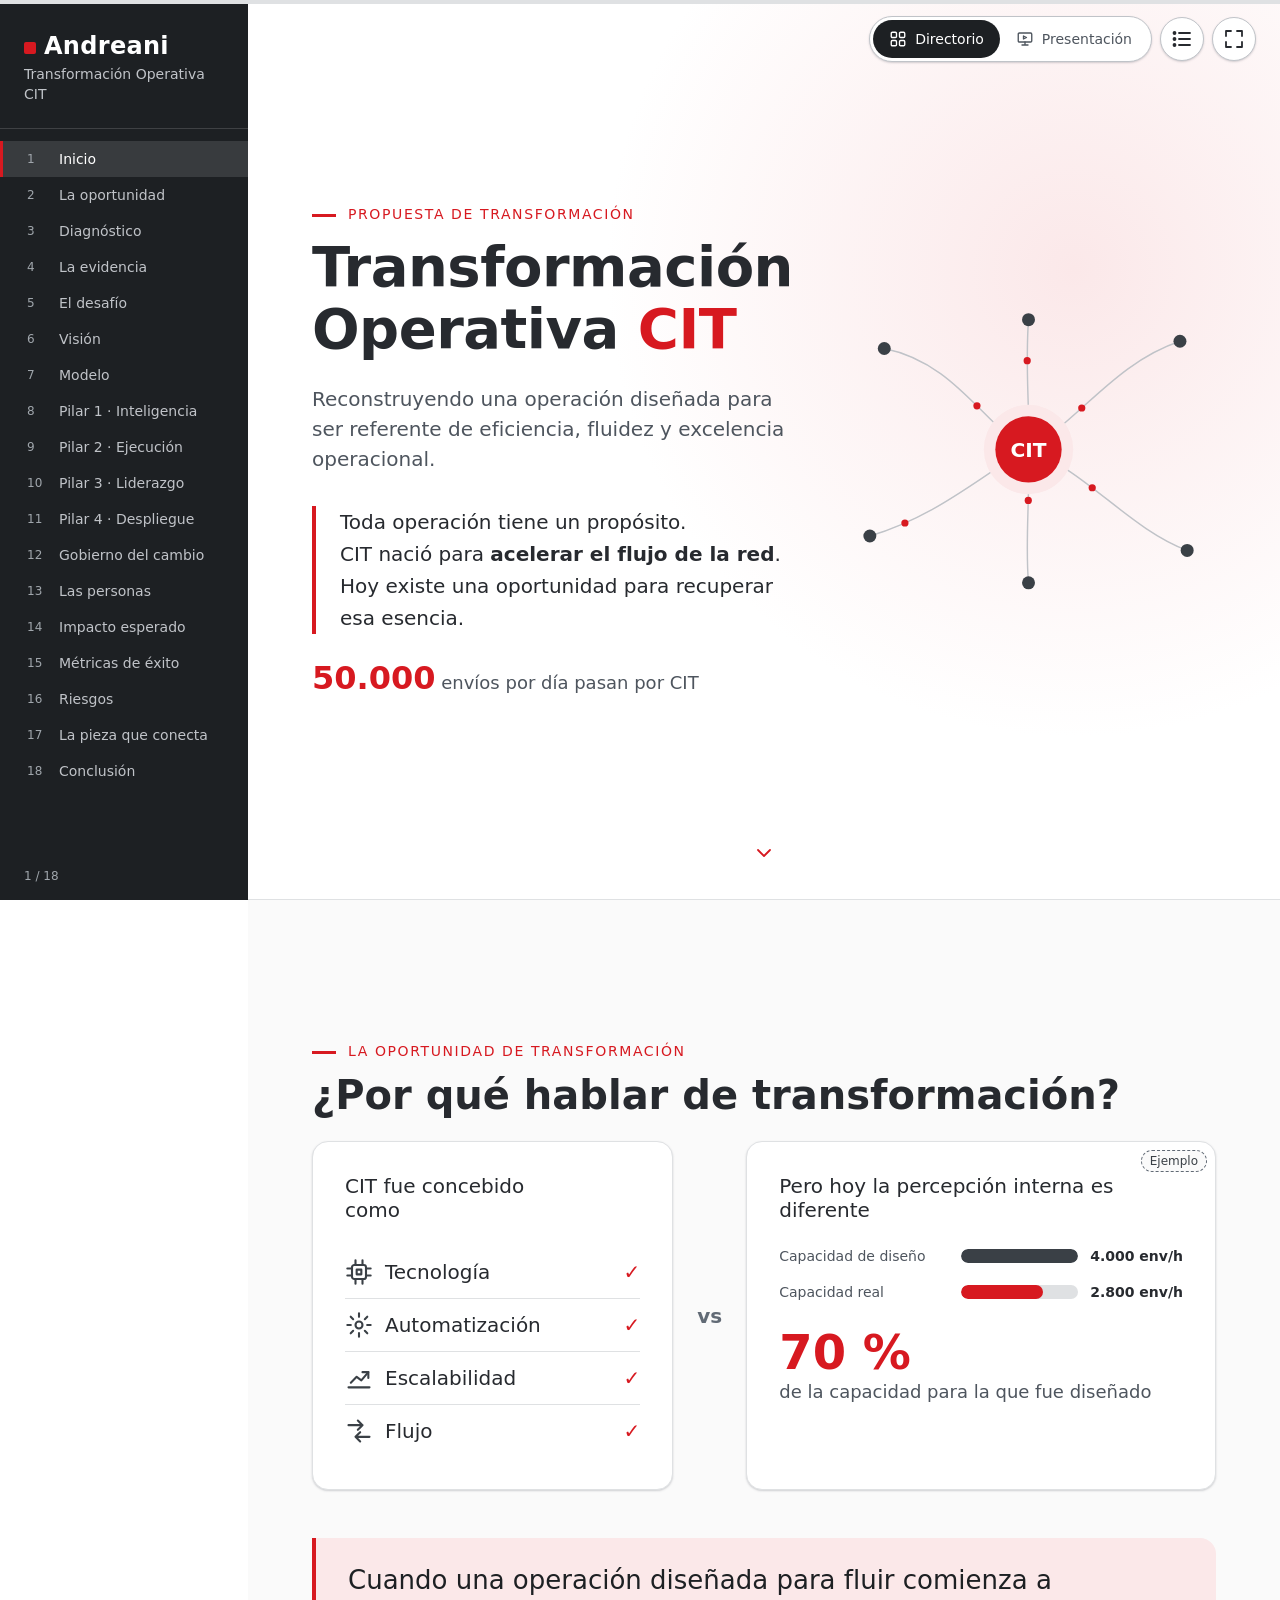
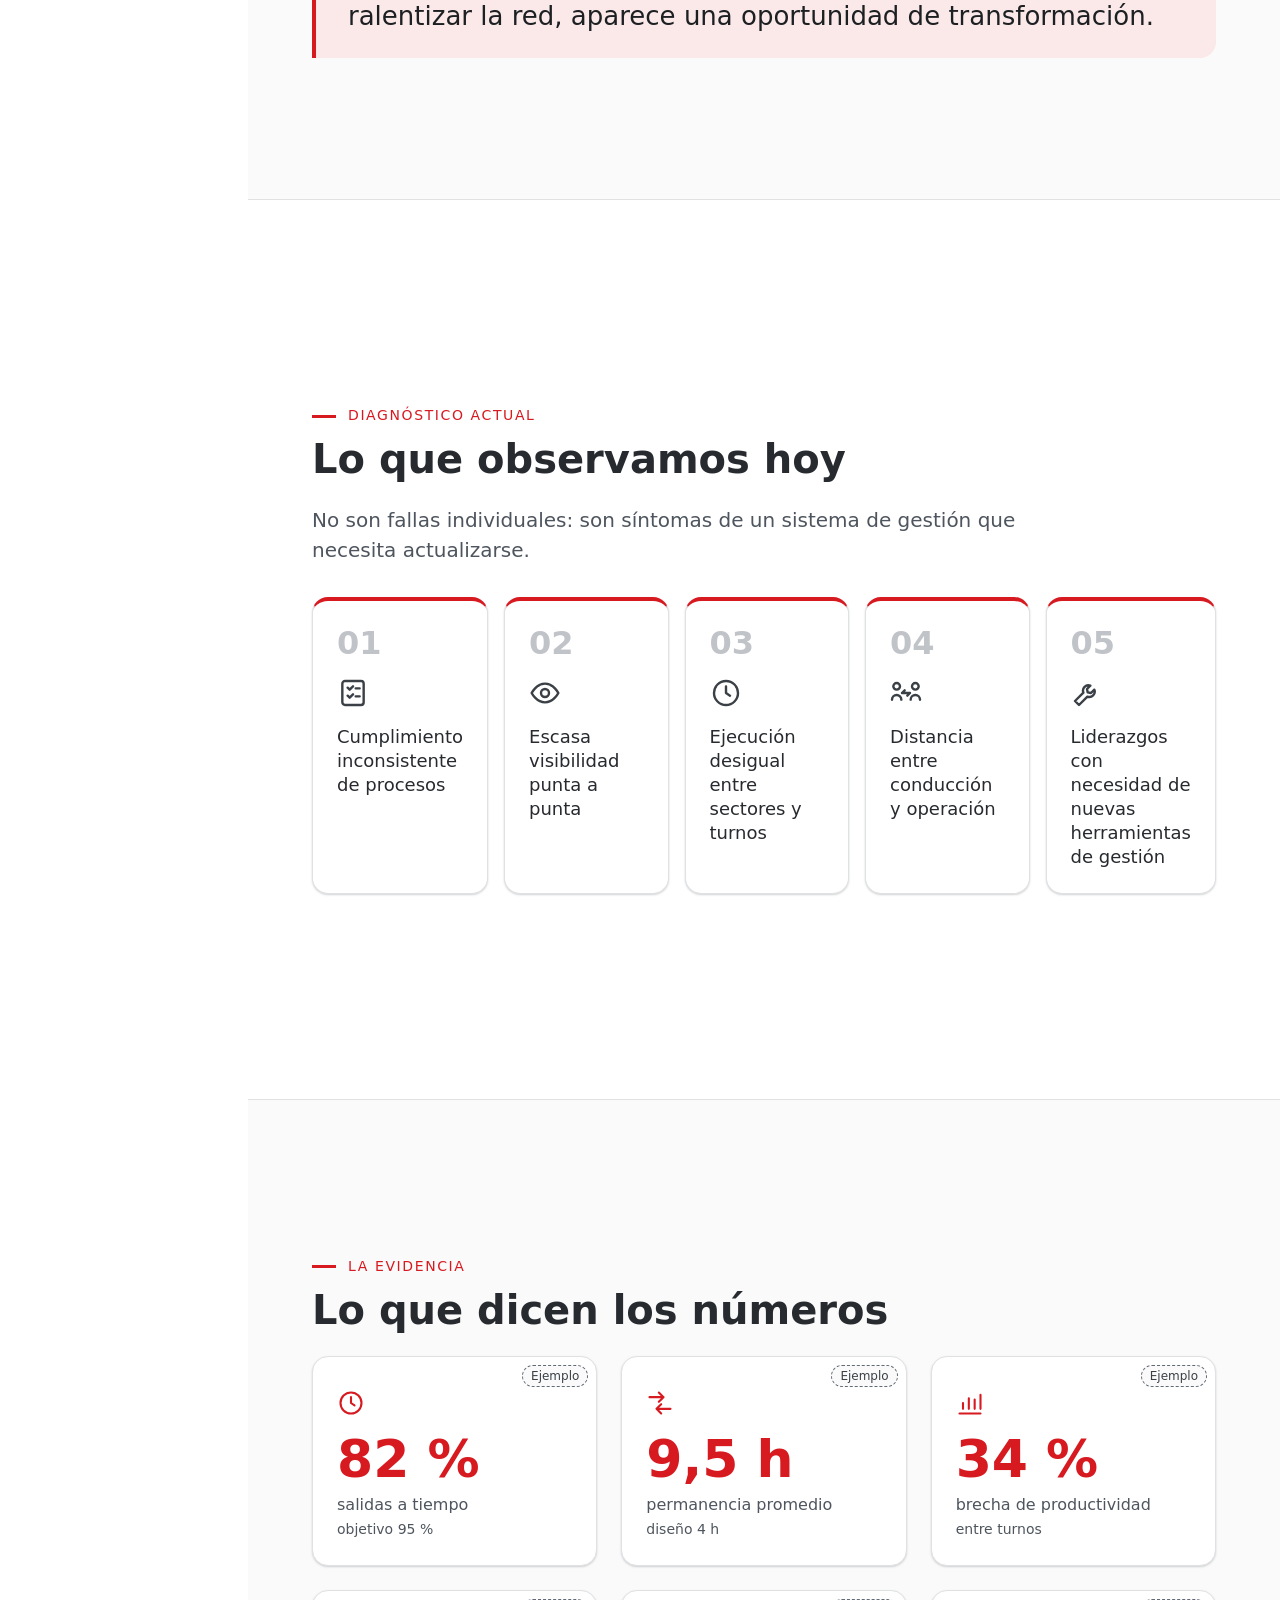
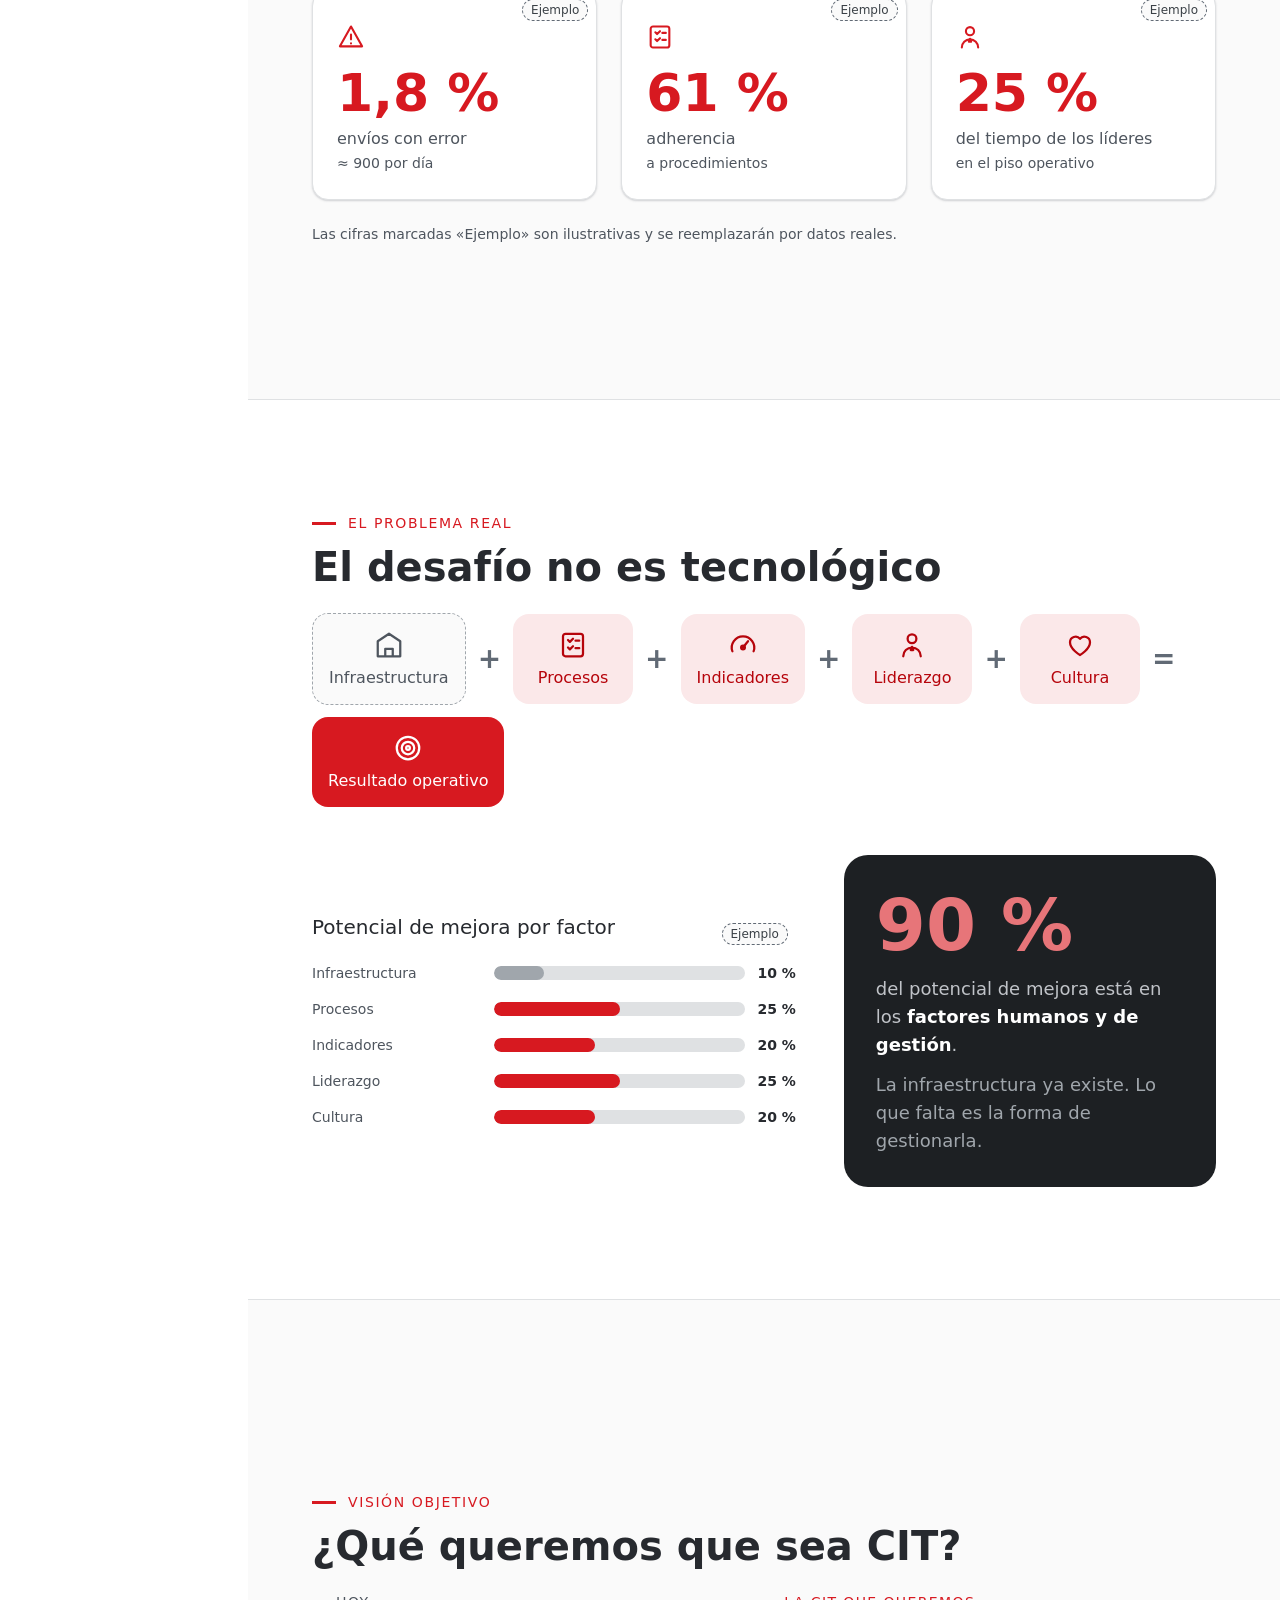
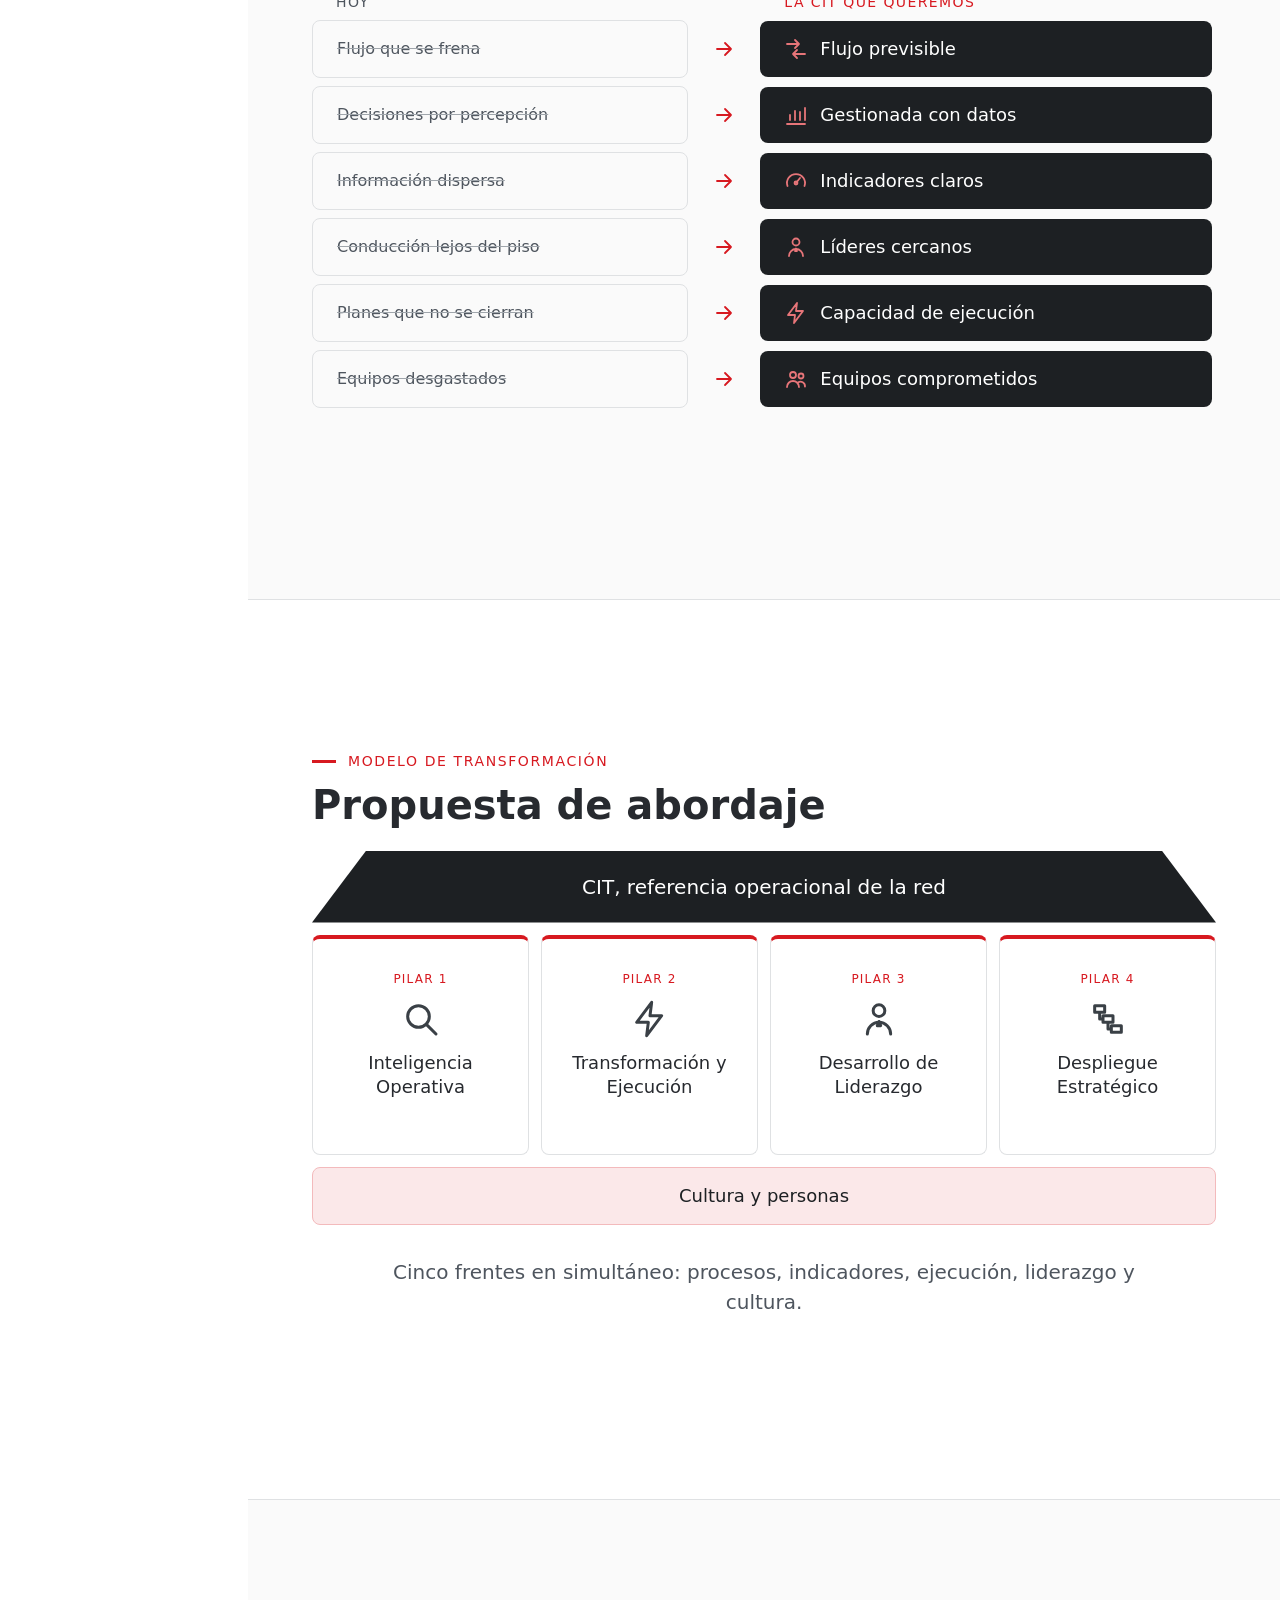
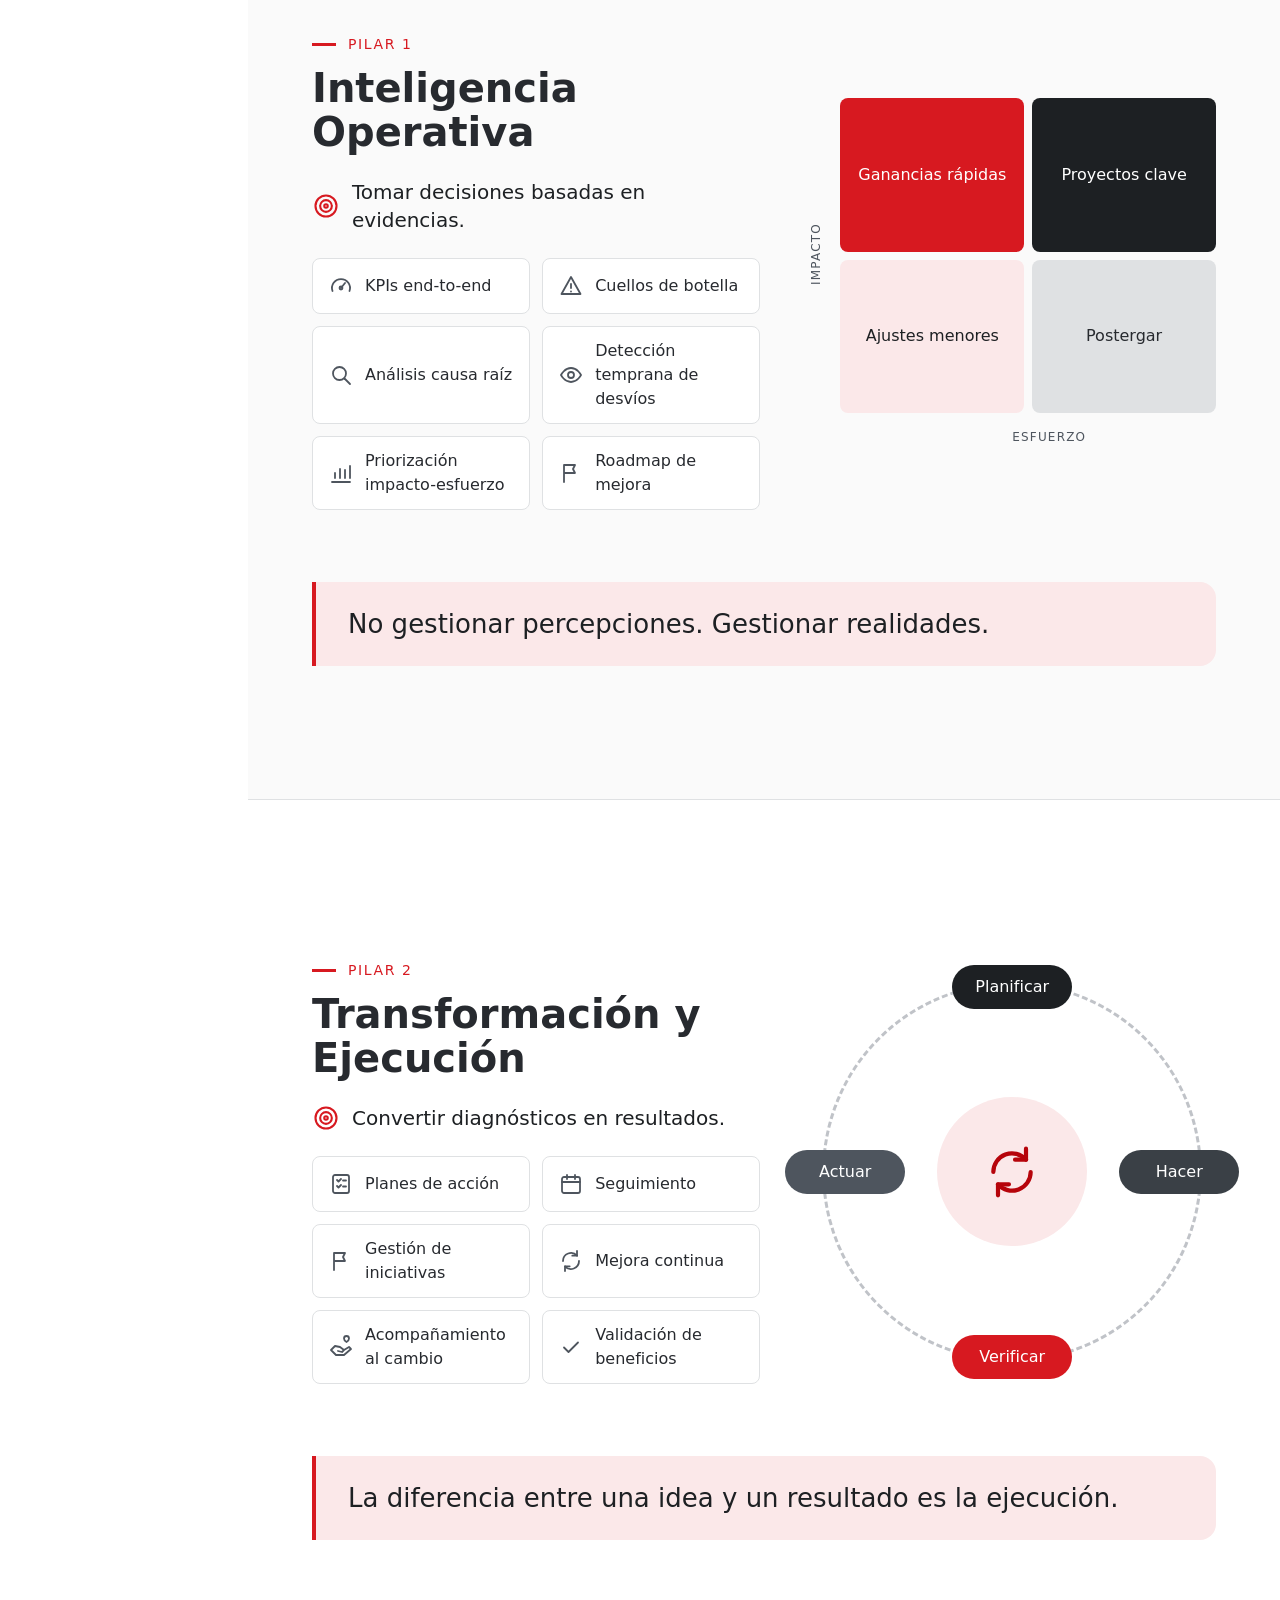
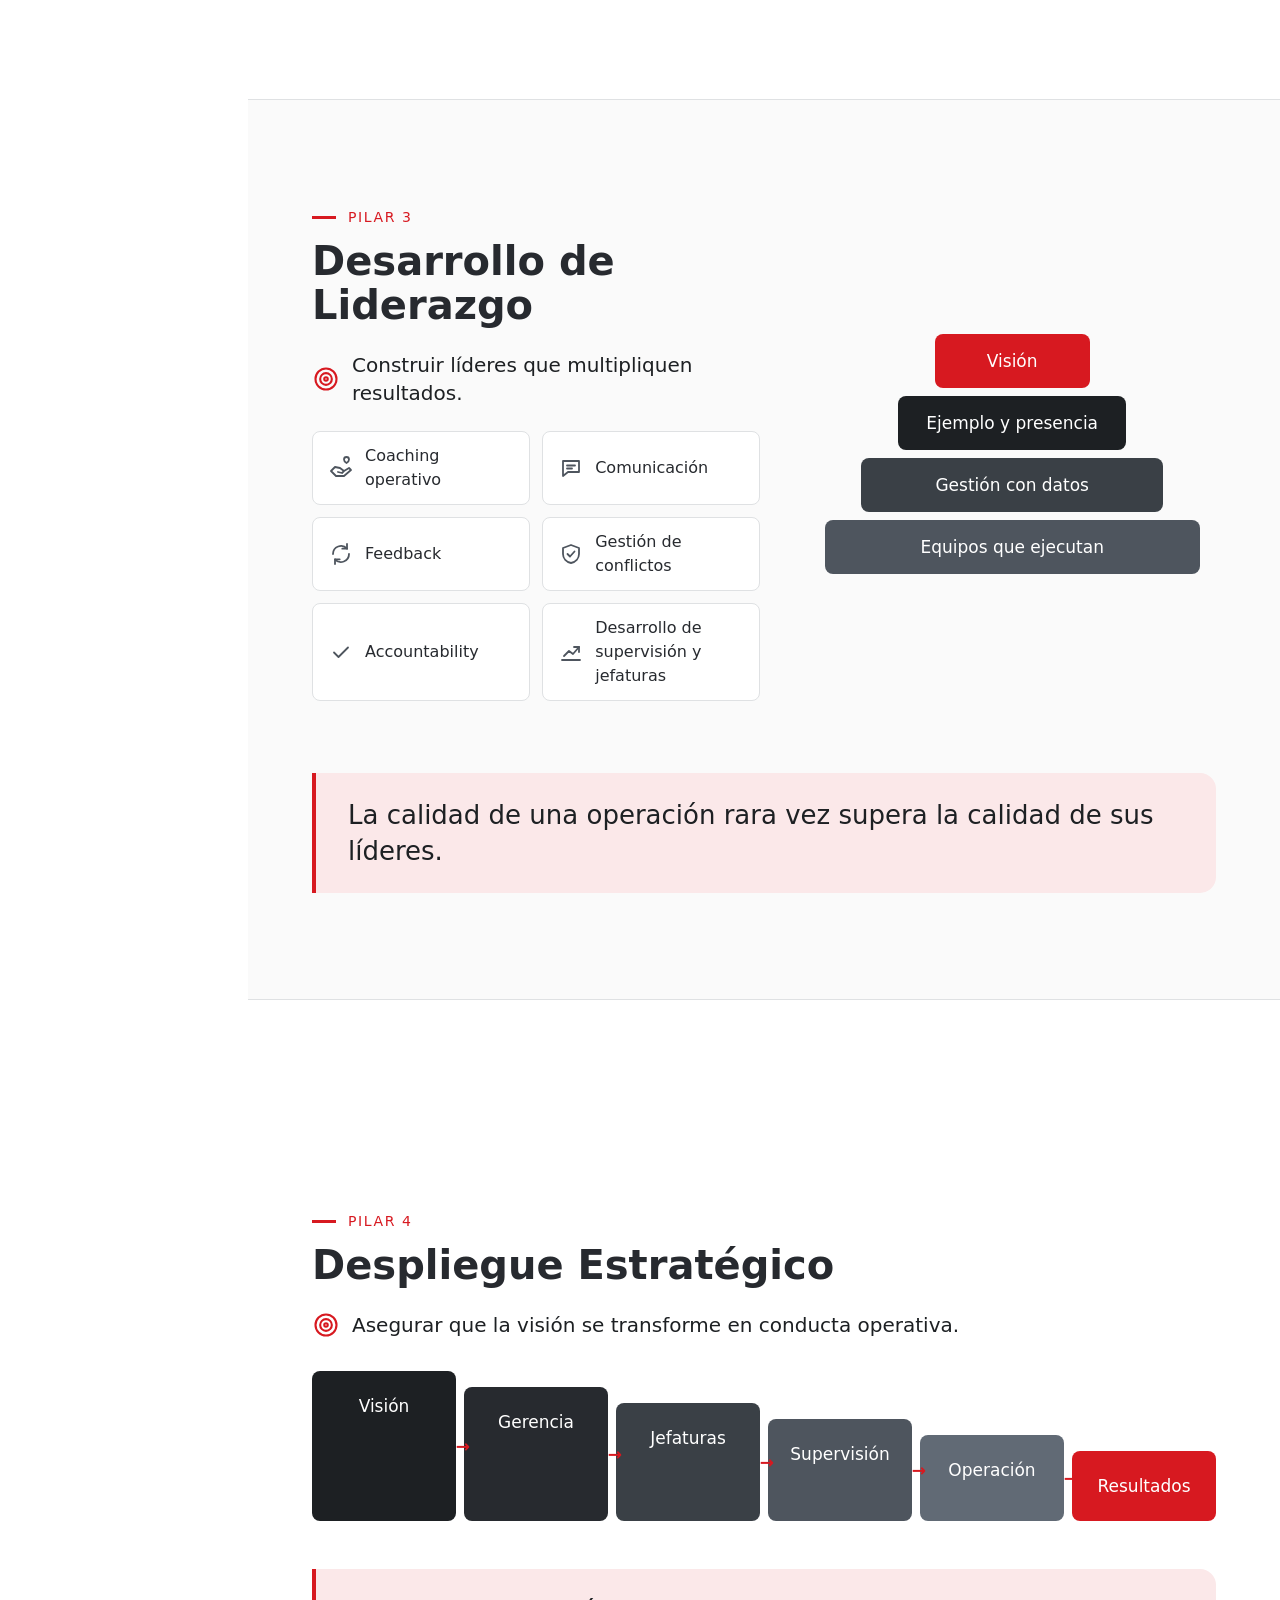
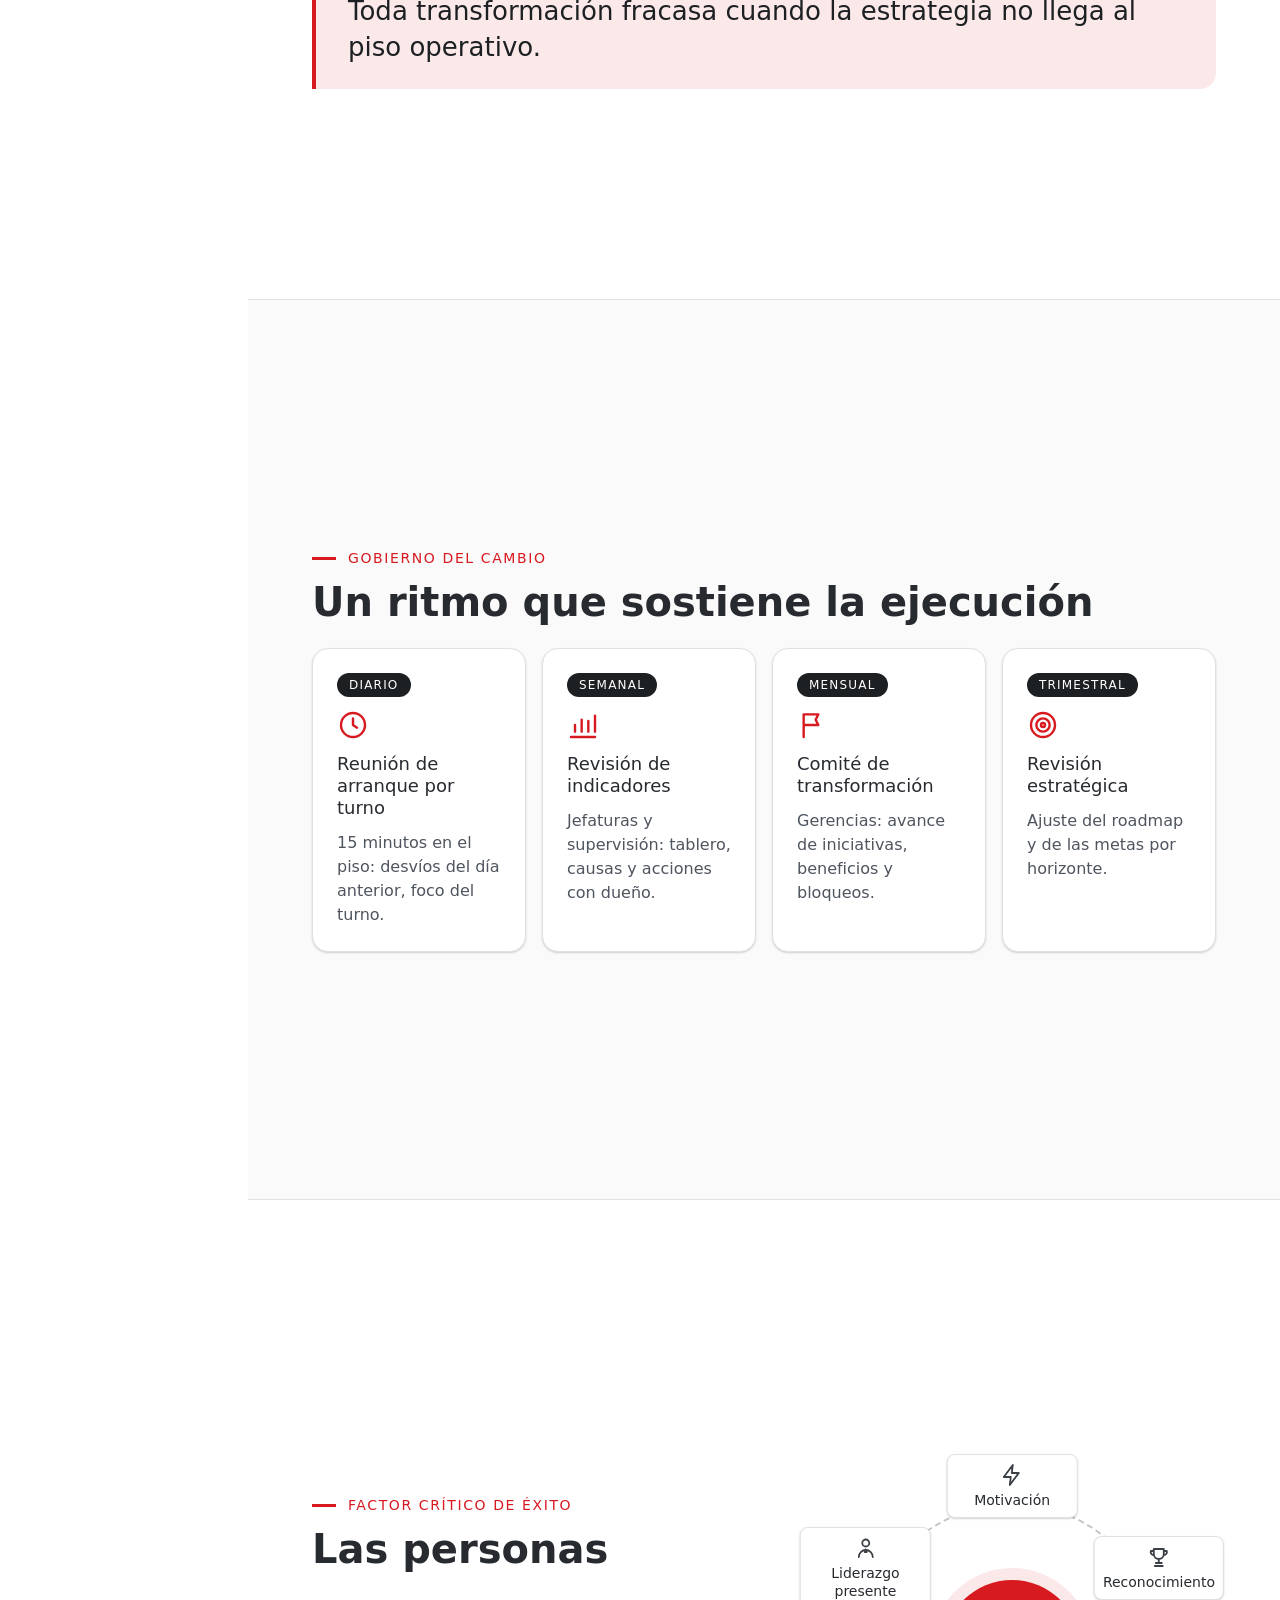
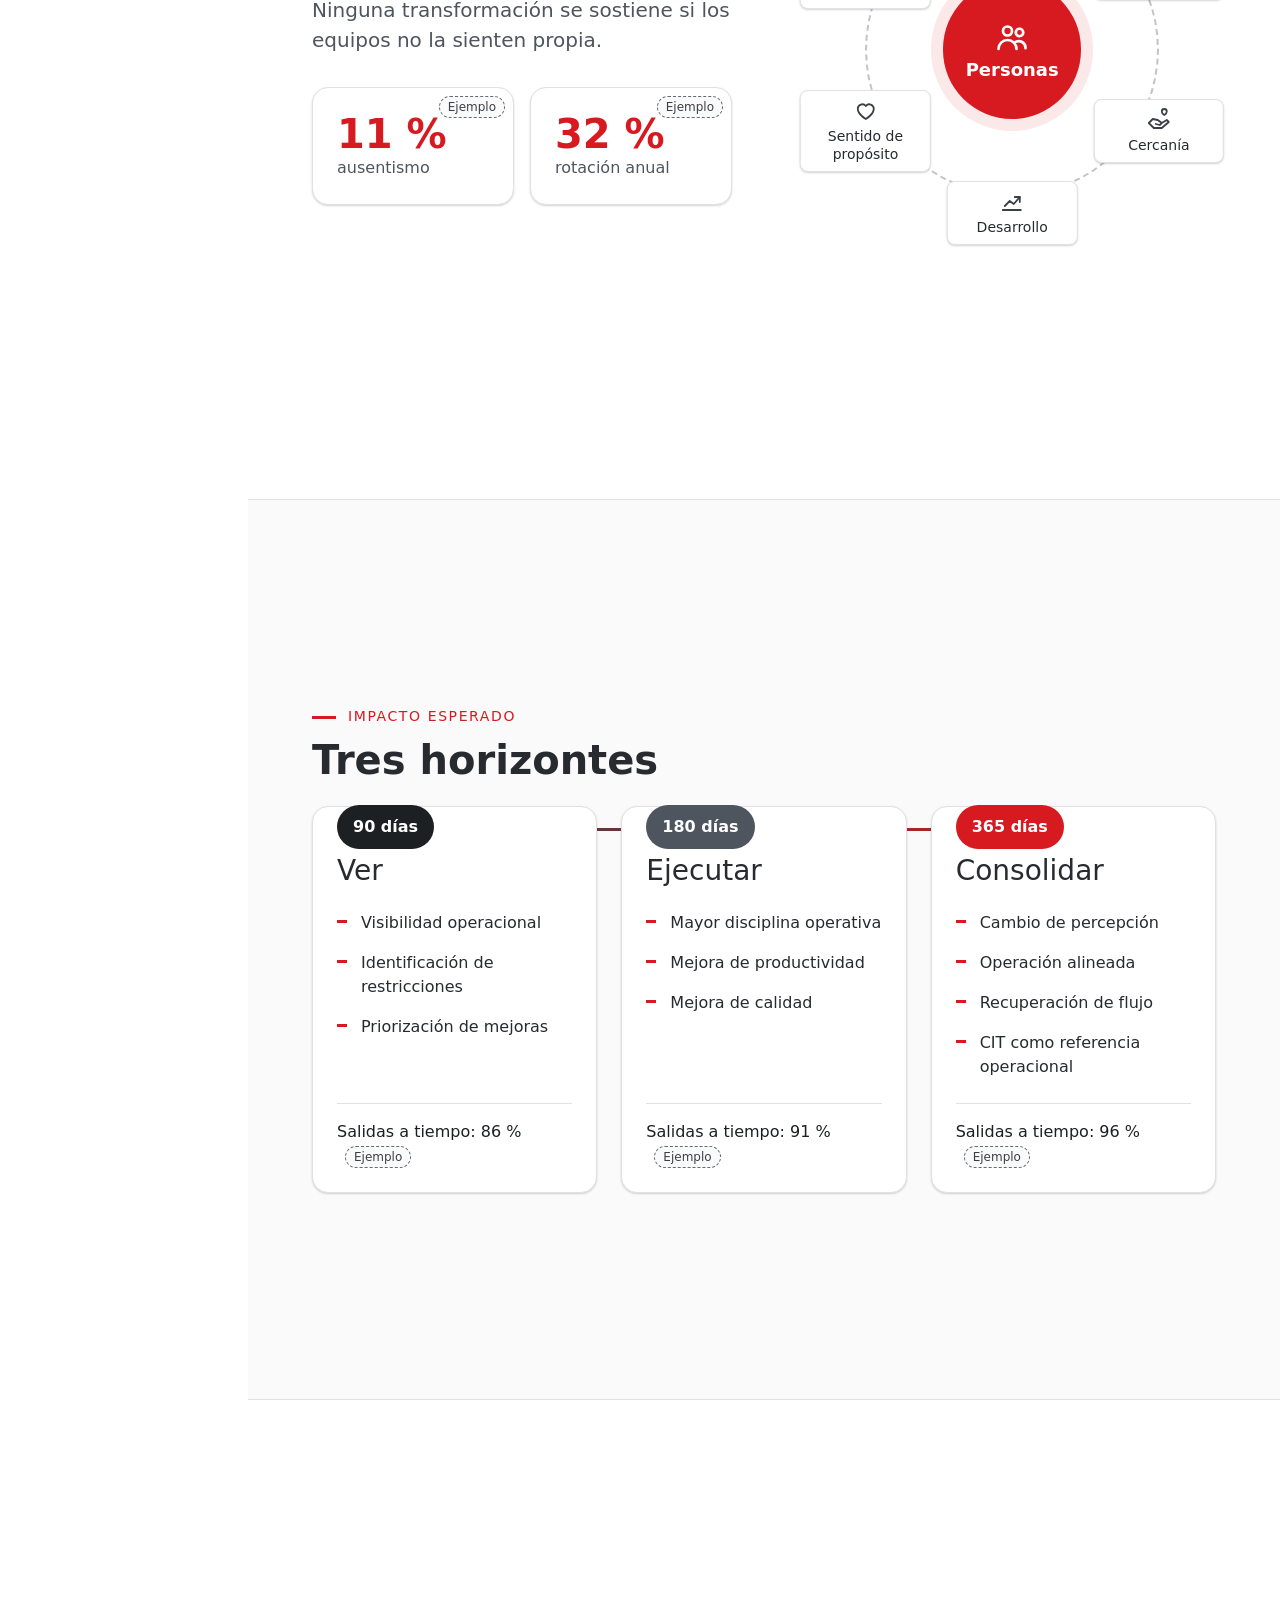
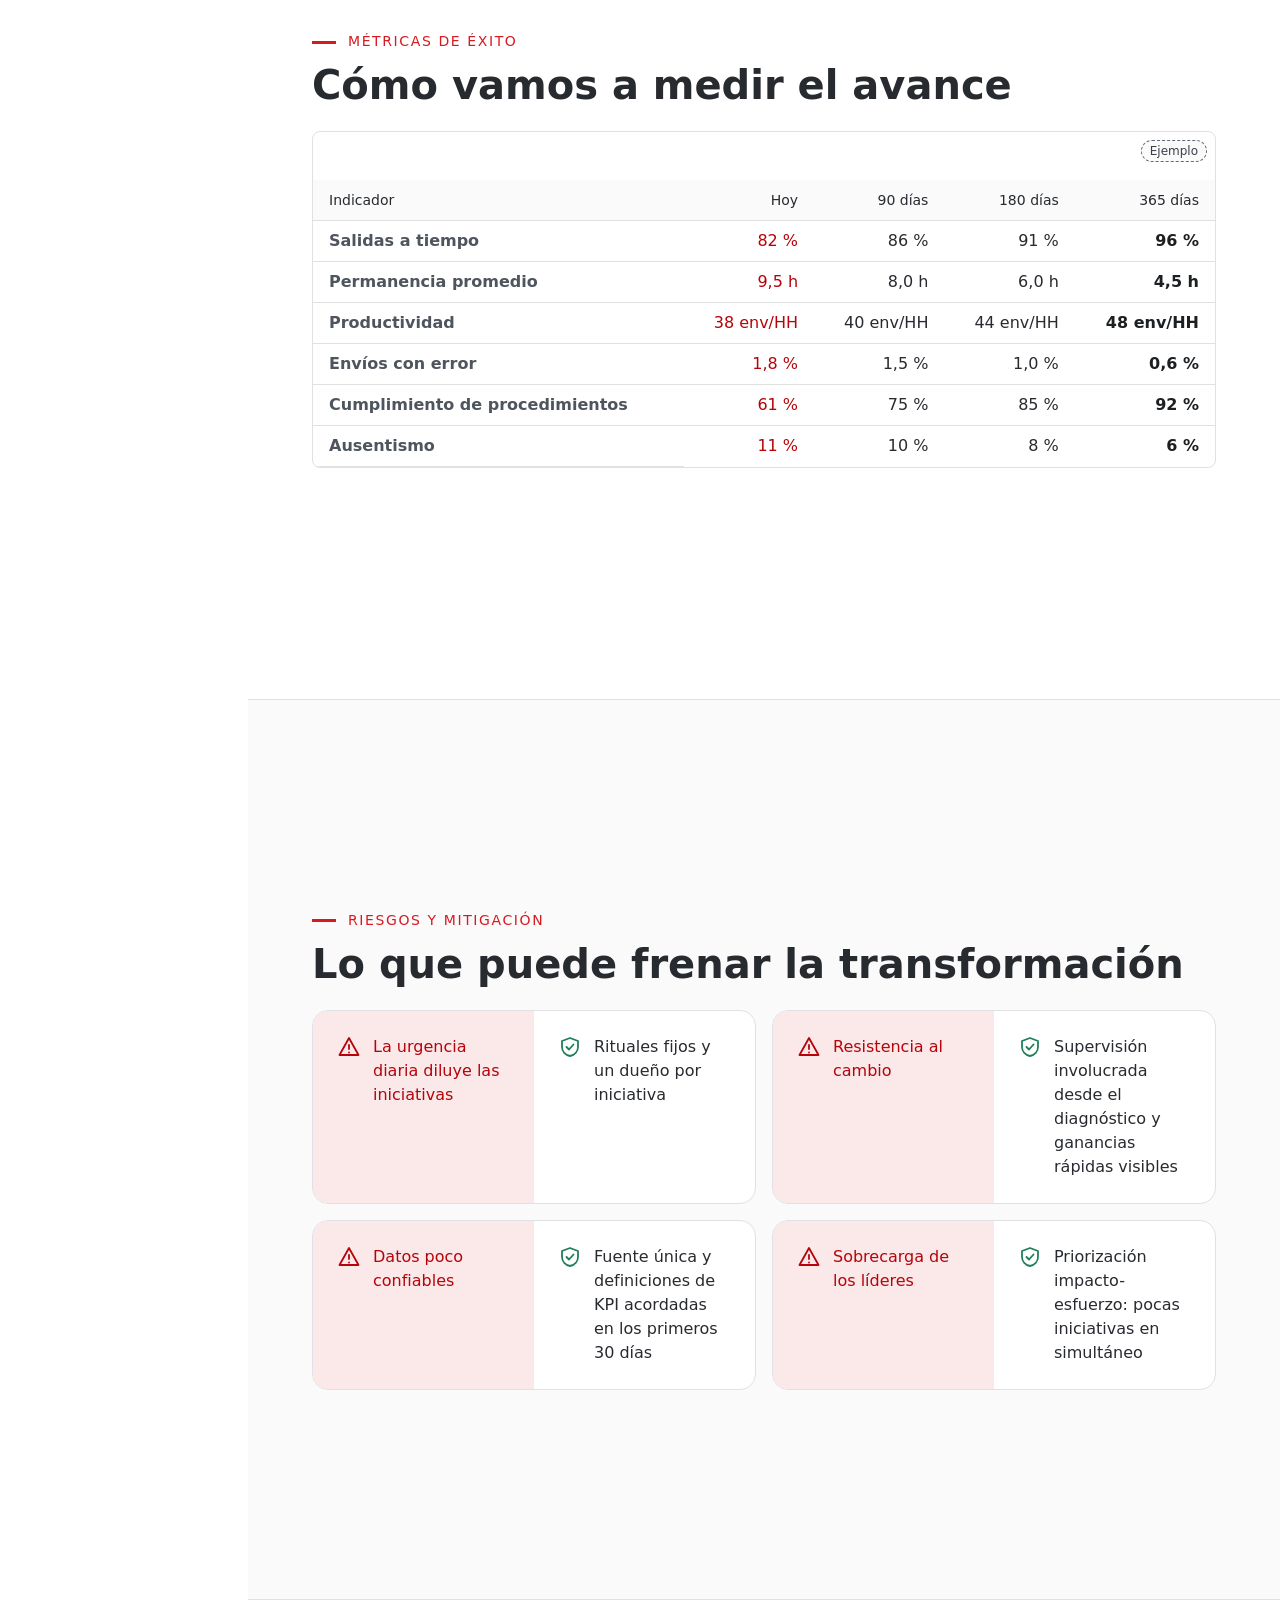
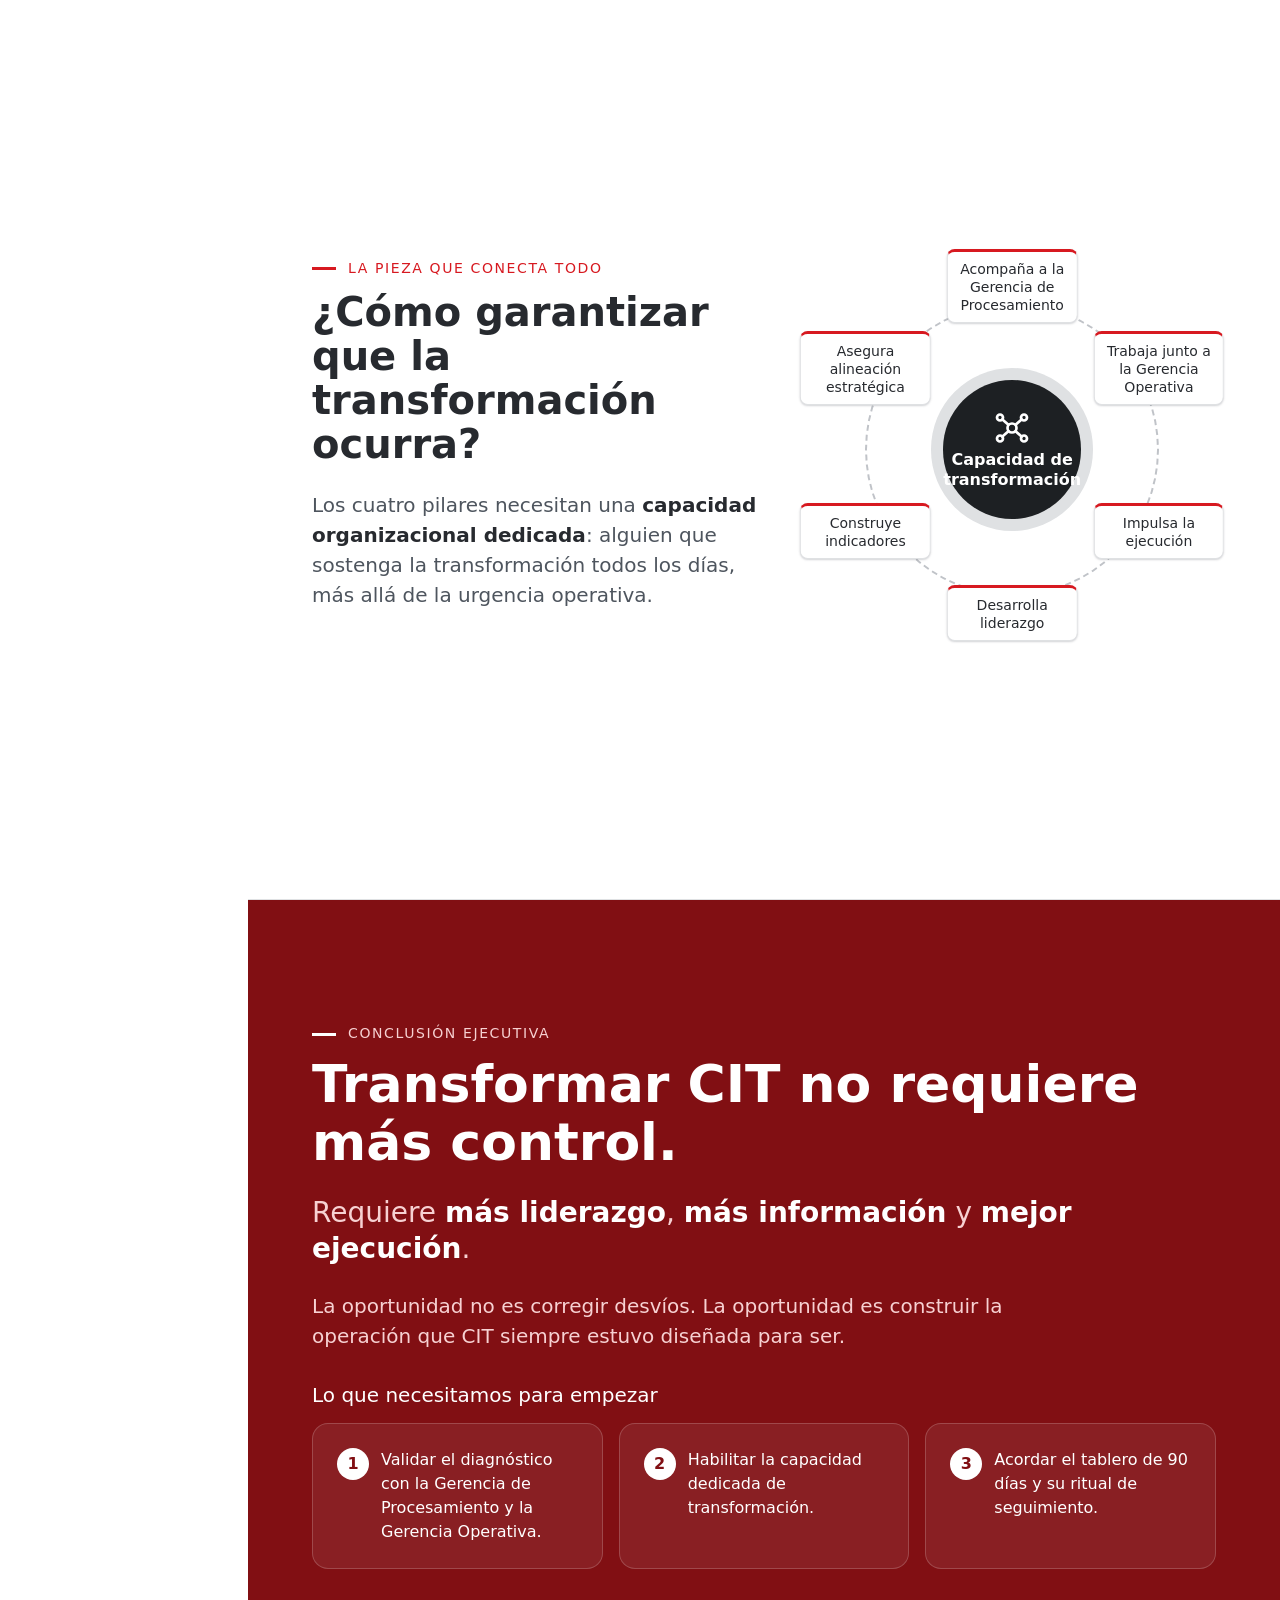
==== commit c826b5af: "T-008: paleta Andreani (D-045) - SVG de portada en grafito y rojo" ====
--- a/index.html
+++ b/index.html
@@ -59,11 +59,11 @@
           <path id="r5" d="M260 30 C255 100 262 150 260 210"/>
           <path id="r6" d="M260 210 C262 280 255 340 260 395"/>
         </g>
-        <g fill="#1f2856">
+        <g fill="#3a4046">
           <circle cx="60" cy="70" r="9"/><circle cx="40" cy="330" r="9"/><circle cx="470" cy="60" r="9"/>
           <circle cx="480" cy="350" r="9"/><circle cx="260" cy="30" r="9"/><circle cx="260" cy="395" r="9"/>
         </g>
-        <g fill="#e86427">
+        <g fill="#d71920">
           <circle r="5"><animateMotion dur="3.2s" repeatCount="indefinite"><mpath href="#r1"/></animateMotion></circle>
           <circle r="5"><animateMotion dur="3.8s" begin="0.6s" repeatCount="indefinite"><mpath href="#r2"/></animateMotion></circle>
           <circle r="5"><animateMotion dur="3s" begin="1.1s" repeatCount="indefinite"><mpath href="#r3"/></animateMotion></circle>
@@ -99,7 +99,7 @@
       <article class="tarjeta tarjeta-gris revelar" data-ejemplo>
         <h3>Pero hoy la percepción interna es diferente</h3>
         <div class="barras" aria-label="Capacidad de diseño frente a capacidad real">
-          <div class="barra-fila"><span>Capacidad de diseño</span><div class="barra"><div class="barra-relleno azul" id="barra-disenio"></div></div><strong><span data-kpi="capDisenio">4.000</span> env/h</strong></div>
+          <div class="barra-fila"><span>Capacidad de diseño</span><div class="barra"><div class="barra-relleno oscuro" id="barra-disenio"></div></div><strong><span data-kpi="capDisenio">4.000</span> env/h</strong></div>
           <div class="barra-fila"><span>Capacidad real</span><div class="barra"><div class="barra-relleno rojo" id="barra-real"></div></div><strong><span data-kpi="capReal">2.800</span> env/h</strong></div>
         </div>
         <p class="dato-grande"><span class="num" data-kpi="usoCapacidad">70 %</span> de la capacidad para la que fue diseñado</p>
--- a/css/estilos.css
+++ b/css/estilos.css
@@ -1,13 +1,14 @@
 /* Transformación Operativa CIT — estilos.
    Tokens del Design System Cartesian de Andreani (D-007, D-039).
-   Rojo de marca = principal; naranja = acento gráfico; azul oscuro = transformación/liderazgo. */
+   D-045: identidad = rojo de marca + blanco + grises. Azul, naranja y amarillo son
+   semánticos (info / warning / caution) y no se usan como decoración; verde solo success. */
 :root {
-  --c-red-50: #fbe8e9; --c-red-100: #f7d1d2; --c-red-600: #d71920; --c-red-700: #b6040b;
-  --c-orange-50: #fdefe9; --c-orange-400: #f1a27d; --c-orange-600: #e86427; --c-orange-700: #ba501f;
-  --c-blue-50: #edeffb; --c-blue-100: #dce0f7; --c-blue-200: #cad0f3; --c-blue-600: #4e63d7;
-  --c-blue-700: #3e4fac; --c-blue-800: #2f3b81; --c-blue-900: #1f2856;
+  --c-red-50: #fbe8e9; --c-red-100: #f7d1d2; --c-red-200: #f3babc; --c-red-400: #e77579;
+  --c-red-600: #d71920; --c-red-700: #b6040b; --c-red-800: #810f13;
+  --c-green-600: #1f7e5a;
   --c-gray-000: #ffffff; --c-gray-50: #fafafa; --c-gray-100: #dfe1e3; --c-gray-200: #c0c3c8;
-  --c-gray-300: #a0a6ac; --c-gray-500: #616a75; --c-gray-600: #4e555e; --c-gray-800: #272a2f;
+  --c-gray-300: #a0a6ac; --c-gray-400: #818891; --c-gray-500: #616a75; --c-gray-600: #4e555e;
+  --c-gray-700: #3a4046; --c-gray-800: #272a2f; --c-gray-900: #1d2023;
   --c-color-bg: var(--c-gray-50);
   --c-color-surface: var(--c-gray-000);
   --c-color-text-strong: var(--c-gray-800);
@@ -23,8 +24,9 @@
   --c-font-family-body: Roboto, "Segoe UI", system-ui, -apple-system, sans-serif;
   --shadow-bottom-subtle: 0 1px 2px #4e555e40;
   --shadow-bottom-regular: 0 2px 2px #4e555e40;
-  /* Provisorio: el DS no define valor para shadow-focus-regular. */
-  --shadow-focus-regular: 0 0 0 3px var(--c-blue-600);
+  /* Provisorio (D-045 R11): el DS no define valor para shadow-focus-regular.
+     Anillo doble blanco + grafito: visible sobre fondos claros, oscuros y rojos. */
+  --shadow-focus-regular: 0 0 0 2px var(--c-gray-000), 0 0 0 4px var(--c-gray-900);
   --menu-ancho: 248px;
   --transicion: 600ms cubic-bezier(.2, .7, .2, 1);
 }
@@ -42,7 +44,7 @@
 p { margin: 0; }
 ul, ol { margin: 0; padding: 0; list-style: none; }
 strong { color: var(--c-color-text-strong); font-weight: 700; }
-a { color: var(--c-blue-700); }
+a { color: var(--c-red-700); }
 :focus-visible { outline: 2px solid transparent; box-shadow: var(--shadow-focus-regular); border-radius: var(--c-border-radius-xsmall); }
 [hidden] { display: none !important; }
 .sr-only { position: absolute; width: 1px; height: 1px; padding: 0; margin: -1px; overflow: hidden; clip: rect(0 0 0 0); white-space: nowrap; border: 0; }
@@ -51,32 +53,32 @@
 .ic { width: 24px; height: 24px; flex: none; display: inline-block; vertical-align: middle; }
 
 /* Saltar y progreso */
-.saltar { position: absolute; left: -999px; top: var(--c-spacing-2); z-index: 60; background: var(--c-blue-900); color: #fff; padding: var(--c-spacing-2) var(--c-spacing-4); border-radius: var(--c-border-radius-small); }
+.saltar { position: absolute; left: -999px; top: var(--c-spacing-2); z-index: 60; background: var(--c-gray-900); color: #fff; padding: var(--c-spacing-2) var(--c-spacing-4); border-radius: var(--c-border-radius-small); }
 .saltar:focus { left: var(--c-spacing-2); }
 .progreso { position: fixed; top: 0; left: 0; right: 0; height: 4px; background: var(--c-gray-100); z-index: 50; }
-.progreso-barra { height: 100%; width: 0; background: linear-gradient(90deg, var(--c-red-600), var(--c-orange-600)); transition: width 200ms linear; }
+.progreso-barra { height: 100%; width: 0; background: var(--c-red-600); transition: width 200ms linear; }
 
 /* Menú lateral */
 .menu {
   position: fixed; top: 0; bottom: 0; left: 0; width: 248px; z-index: 40;
-  background: var(--c-blue-900); color: var(--c-color-text-inverse);
+  background: var(--c-gray-900); color: var(--c-color-text-inverse);
   display: flex; flex-direction: column; padding: var(--c-spacing-6) 0 var(--c-spacing-4);
   transition: transform var(--transicion);
 }
 .menu-marca { padding: 0 var(--c-spacing-5) var(--c-spacing-5); border-bottom: 1px solid #ffffff26; }
 .logo-texto { display: block; font-family: var(--c-font-family-headline); font-weight: 700; font-size: 24px; line-height: 28px; color: #fff; letter-spacing: .3px; }
 .logo-texto::before { content: ""; display: inline-block; width: 12px; height: 12px; margin-right: var(--c-spacing-2); background: var(--c-red-600); border-radius: 2px; }
-.menu-proyecto { display: block; margin-top: var(--c-spacing-1); font-size: 14px; line-height: 20px; color: var(--c-blue-100); }
+.menu-proyecto { display: block; margin-top: var(--c-spacing-1); font-size: 14px; line-height: 20px; color: var(--c-gray-200); }
 .menu nav { flex: 1; overflow-y: auto; padding: var(--c-spacing-3) 0; }
 .menu-lista a {
   display: flex; align-items: center; gap: var(--c-spacing-3); min-height: 36px;
-  padding: var(--c-spacing-1) var(--c-spacing-5); color: var(--c-blue-100);
+  padding: var(--c-spacing-1) var(--c-spacing-5); color: var(--c-gray-200);
   text-decoration: none; font-size: 14px; line-height: 20px; border-left: 3px solid transparent;
 }
 .menu-lista a:hover { color: #fff; background: #ffffff14; }
-.menu-lista .n { font-size: 12px; width: 20px; color: var(--c-blue-200); font-variant-numeric: tabular-nums; }
-.menu-lista a[aria-current="true"] { color: #fff; border-left-color: var(--c-orange-600); background: #ffffff1f; font-weight: 500; }
-.menu-pie { padding: var(--c-spacing-3) var(--c-spacing-5) 0; font-size: 12px; line-height: 16px; color: var(--c-blue-200); }
+.menu-lista .n { font-size: 12px; width: 20px; color: var(--c-gray-300); font-variant-numeric: tabular-nums; }
+.menu-lista a[aria-current="true"] { color: #fff; border-left-color: var(--c-red-600); background: #ffffff1f; font-weight: 500; }
+.menu-pie { padding: var(--c-spacing-3) var(--c-spacing-5) 0; font-size: 12px; line-height: 16px; color: var(--c-gray-300); }
 
 /* Controles */
 .controles {
@@ -90,7 +92,7 @@
   background: transparent; color: var(--c-color-text); font: 500 14px/20px var(--c-font-family-body); cursor: pointer;
 }
 .modo .ic { width: 18px; height: 18px; }
-.modo[aria-pressed="true"] { background: var(--c-blue-900); color: #fff; }
+.modo[aria-pressed="true"] { background: var(--c-gray-900); color: #fff; }
 .btn-icono {
   width: 44px; height: 44px; display: inline-flex; align-items: center; justify-content: center;
   border: 1px solid var(--c-color-border-subtle); border-radius: var(--c-border-radius-xlarge);
@@ -109,7 +111,7 @@
 .pantalla:nth-child(even) { background: var(--c-color-bg); }
 .contenido { width: 100%; max-width: 1120px; margin: 0 auto; }
 .sobretitulo { font: 500 14px/20px var(--c-font-family-body); letter-spacing: 1.6px; text-transform: uppercase; color: var(--c-red-600); margin-bottom: var(--c-spacing-3); }
-.sobretitulo::before { content: ""; display: inline-block; width: 24px; height: 3px; background: var(--c-orange-600); vertical-align: middle; margin-right: var(--c-spacing-3); }
+.sobretitulo::before { content: ""; display: inline-block; width: 24px; height: 3px; background: var(--c-red-600); vertical-align: middle; margin-right: var(--c-spacing-3); }
 .bajada { font-size: 20px; line-height: 30px; color: var(--c-color-text); max-width: 760px; margin-bottom: var(--c-spacing-6); }
 .centrado { text-align: center; margin-left: auto; margin-right: auto; margin-top: var(--c-spacing-6); }
 .acento { color: var(--c-red-600); }
@@ -121,8 +123,8 @@
 [data-ejemplo] { position: relative; }
 .ejemplo {
   display: inline-flex; align-items: center; gap: 4px; position: absolute; top: var(--c-spacing-2); right: var(--c-spacing-2);
-  font: 500 12px/16px var(--c-font-family-body); color: var(--c-blue-800); background: var(--c-blue-50);
-  border: 1px dashed var(--c-blue-600); padding: 2px var(--c-spacing-2); border-radius: var(--c-border-radius-xlarge);
+  font: 500 12px/16px var(--c-font-family-body); color: var(--c-gray-700); background: var(--c-gray-50);
+  border: 1px dashed var(--c-gray-500); padding: 2px var(--c-spacing-2); border-radius: var(--c-border-radius-xlarge);
 }
 .meta .ejemplo, .dato-real .ejemplo { position: static; margin-left: var(--c-spacing-2); }
 
@@ -136,7 +138,7 @@
 .pantalla:nth-child(even) .tarjeta-gris { background: var(--c-color-surface); }
 .frase {
   margin: var(--c-spacing-7) 0 0; padding: var(--c-spacing-5) var(--c-spacing-6); border-left: 4px solid var(--c-red-600);
-  font: 400 26px/36px var(--c-font-family-headline); color: var(--c-blue-900); background: var(--c-blue-50);
+  font: 400 26px/36px var(--c-font-family-headline); color: var(--c-gray-900); background: var(--c-red-50);
   border-radius: 0 var(--c-border-radius-medium) var(--c-border-radius-medium) 0;
 }
 .frase.ancho { grid-column: 1 / -1; margin-top: var(--c-spacing-5); }
@@ -145,7 +147,7 @@
 .portada { background: radial-gradient(circle at 80% 30%, var(--c-red-50), transparent 45%), var(--c-color-surface); }
 .portada-grid { display: grid; grid-template-columns: 1.1fr 1fr; gap: var(--c-spacing-7); align-items: center; }
 .portada .bajada { margin-top: var(--c-spacing-5); }
-.apertura { border-left: 4px solid var(--c-orange-600); padding-left: var(--c-spacing-5); font-size: 20px; line-height: 32px; color: var(--c-color-text-strong); }
+.apertura { border-left: 4px solid var(--c-red-600); padding-left: var(--c-spacing-5); font-size: 20px; line-height: 32px; color: var(--c-color-text-strong); }
 .dato-real { margin-top: var(--c-spacing-6); font-size: 18px; }
 .dato-real .num { font-size: 32px; }
 .flujo { margin: 0; }
@@ -159,15 +161,14 @@
 .vs { align-self: center; font: 700 20px/24px var(--c-font-family-headline); color: var(--c-gray-500); }
 .lista-check li { display: flex; align-items: center; gap: var(--c-spacing-3); font: 500 20px/28px var(--c-font-family-headline); color: var(--c-color-text-strong); padding: var(--c-spacing-3) 0; border-bottom: 1px solid var(--c-gray-100); }
 .lista-check li:last-child { border-bottom: 0; }
-.lista-check .ic { color: var(--c-blue-800); width: 28px; height: 28px; }
-.lista-check li::after { content: "✓"; margin-left: auto; color: #1f7e5a; font-weight: 700; }
+.lista-check .ic { color: var(--c-gray-700); width: 28px; height: 28px; }
+.lista-check li::after { content: "✓"; margin-left: auto; color: var(--c-red-600); font-weight: 700; }
 .barras { display: grid; gap: var(--c-spacing-4); }
 .barra-fila { display: grid; grid-template-columns: 170px 1fr auto; gap: var(--c-spacing-3); align-items: center; font-size: 14px; line-height: 20px; }
 .barra { height: 14px; background: var(--c-gray-100); border-radius: var(--c-border-radius-xlarge); overflow: hidden; }
 .barra-relleno { height: 100%; width: 0; border-radius: inherit; transition: width 1.2s cubic-bezier(.2, .7, .2, 1); }
-.barra-relleno.azul { background: var(--c-blue-800); }
+.barra-relleno.oscuro { background: var(--c-gray-700); }
 .barra-relleno.rojo { background: var(--c-red-600); }
-.barra-relleno.naranja { background: var(--c-orange-600); }
 .barra-relleno.gris { background: var(--c-gray-300); }
 .dato-grande { margin-top: var(--c-spacing-5); font-size: 18px; line-height: 28px; }
 .dato-grande .num { font-size: 48px; line-height: 52px; display: block; }
@@ -176,13 +177,13 @@
 .grilla-5 { display: grid; grid-template-columns: repeat(5, 1fr); gap: var(--c-spacing-4); }
 .hallazgo { padding: var(--c-spacing-5); display: flex; flex-direction: column; gap: var(--c-spacing-4); border-top: 4px solid var(--c-red-600); }
 .hallazgo .nro { font: 700 32px/36px var(--c-font-family-headline); color: var(--c-gray-200); }
-.hallazgo .ic { width: 32px; height: 32px; color: var(--c-blue-800); }
+.hallazgo .ic { width: 32px; height: 32px; color: var(--c-gray-700); }
 .hallazgo p { font: 500 18px/24px var(--c-font-family-headline); color: var(--c-color-text-strong); }
 
 /* 4 KPIs */
 .grilla-kpi { display: grid; grid-template-columns: repeat(3, 1fr); gap: var(--c-spacing-5); }
 .kpi { background: var(--c-color-surface); border: 1px solid var(--c-gray-100); border-radius: var(--c-border-radius-medium); padding: var(--c-spacing-6) var(--c-spacing-5) var(--c-spacing-5); box-shadow: var(--shadow-bottom-subtle); }
-.kpi > .ic { width: 28px; height: 28px; color: var(--c-orange-600); }
+.kpi > .ic { width: 28px; height: 28px; color: var(--c-red-600); }
 .kpi .num { font-size: 52px; line-height: 60px; margin: var(--c-spacing-3) 0 var(--c-spacing-1); }
 .kpi p:last-child { color: var(--c-color-text-strong); }
 .kpi small { color: var(--c-color-text); font-size: 14px; }
@@ -192,17 +193,17 @@
 
 /* 5 Ecuación */
 .ecuacion { display: flex; flex-wrap: wrap; align-items: center; gap: var(--c-spacing-3); margin-bottom: var(--c-spacing-7); }
-.factor { display: inline-flex; flex-direction: column; align-items: center; gap: var(--c-spacing-2); min-width: 120px; padding: var(--c-spacing-4); border-radius: var(--c-border-radius-medium); background: var(--c-blue-50); color: var(--c-blue-900); font: 500 16px/20px var(--c-font-family-headline); text-align: center; }
+.factor { display: inline-flex; flex-direction: column; align-items: center; gap: var(--c-spacing-2); min-width: 120px; padding: var(--c-spacing-4); border-radius: var(--c-border-radius-medium); background: var(--c-red-50); color: var(--c-red-700); font: 500 16px/20px var(--c-font-family-headline); text-align: center; }
 .factor .ic { width: 30px; height: 30px; }
 .factor.tenue { background: var(--c-gray-50); color: var(--c-gray-600); border: 1px dashed var(--c-gray-300); }
 .factor.resultado { background: var(--c-red-600); color: #fff; }
 .ecuacion b { font: 700 28px/32px var(--c-font-family-headline); color: var(--c-gray-500); }
 .dos-col { display: grid; grid-template-columns: 1.3fr 1fr; gap: var(--c-spacing-7); align-items: center; }
 .dos-col h3 { margin-bottom: var(--c-spacing-5); padding-right: var(--c-spacing-8); }
-.destacado { background: var(--c-blue-900); color: var(--c-blue-100); border-radius: var(--c-border-radius-large); padding: var(--c-spacing-6); font-size: 18px; line-height: 28px; }
+.destacado { background: var(--c-gray-900); color: var(--c-gray-200); border-radius: var(--c-border-radius-large); padding: var(--c-spacing-6); font-size: 18px; line-height: 28px; }
 .destacado strong { color: #fff; }
-.destacado .num.grande { color: var(--c-orange-400); font-size: 72px; line-height: 76px; margin-bottom: var(--c-spacing-3); }
-.destacado .tenue-texto { color: var(--c-blue-200); }
+.destacado .num.grande { color: var(--c-red-400); font-size: 72px; line-height: 76px; margin-bottom: var(--c-spacing-3); }
+.destacado .tenue-texto { color: var(--c-gray-300); }
 
 /* 6 Antes / después */
 .antes-despues { display: grid; gap: var(--c-spacing-2); max-width: 900px; }
@@ -211,95 +212,95 @@
 .ad-cab span:last-child { color: var(--c-red-600); }
 .ad-fila > span { padding: var(--c-spacing-4) var(--c-spacing-5); border-radius: var(--c-border-radius-small); }
 .ad-fila > span:first-child { background: var(--c-gray-50); border: 1px solid var(--c-gray-100); color: var(--c-gray-600); text-decoration: line-through; text-decoration-color: var(--c-gray-300); }
-.ad-fila > span:last-child { background: var(--c-blue-900); color: #fff; font: 500 18px/24px var(--c-font-family-headline); display: flex; gap: var(--c-spacing-3); align-items: center; }
-.ad-fila > span:last-child .ic { color: var(--c-orange-400); }
+.ad-fila > span:last-child { background: var(--c-gray-900); color: #fff; font: 500 18px/24px var(--c-font-family-headline); display: flex; gap: var(--c-spacing-3); align-items: center; }
+.ad-fila > span:last-child .ic { color: var(--c-red-400); }
 .ad-fila > .ic { color: var(--c-red-600); justify-self: center; }
 
 /* 7 Templo */
 .templo { max-width: 920px; margin: 0 auto; display: grid; gap: var(--c-spacing-3); }
-.techo { background: var(--c-blue-900); color: #fff; text-align: center; font: 500 20px/24px var(--c-font-family-headline); padding: var(--c-spacing-5); clip-path: polygon(6% 0, 94% 0, 100% 100%, 0 100%); }
+.techo { background: var(--c-gray-900); color: #fff; text-align: center; font: 500 20px/24px var(--c-font-family-headline); padding: var(--c-spacing-5); clip-path: polygon(6% 0, 94% 0, 100% 100%, 0 100%); }
 .pilares { display: grid; grid-template-columns: repeat(4, 1fr); gap: var(--c-spacing-3); }
 .pilar { display: flex; flex-direction: column; align-items: center; text-align: center; gap: var(--c-spacing-3); padding: var(--c-spacing-6) var(--c-spacing-3); min-height: 220px; background: var(--c-color-surface); border: 1px solid var(--c-gray-100); border-top: 4px solid var(--c-red-600); border-radius: var(--c-border-radius-small); text-decoration: none; color: var(--c-color-text-strong); transition: transform 200ms, box-shadow 200ms; }
 .pilar:hover { transform: translateY(-4px); box-shadow: var(--shadow-bottom-regular); }
 .pilar .nro { font-size: 12px; line-height: 16px; letter-spacing: 1.2px; text-transform: uppercase; color: var(--c-red-600); font-weight: 500; }
-.pilar .ic { width: 40px; height: 40px; color: var(--c-blue-800); }
+.pilar .ic { width: 40px; height: 40px; color: var(--c-gray-700); }
 .pilar strong { font: 500 18px/24px var(--c-font-family-headline); }
-.base { background: var(--c-orange-50); border: 1px solid var(--c-orange-400); color: var(--c-blue-900); text-align: center; font: 500 18px/24px var(--c-font-family-headline); padding: var(--c-spacing-4); border-radius: var(--c-border-radius-small); }
+.base { background: var(--c-red-50); border: 1px solid var(--c-red-200); color: var(--c-gray-900); text-align: center; font: 500 18px/24px var(--c-font-family-headline); padding: var(--c-spacing-4); border-radius: var(--c-border-radius-small); }
 
 /* 8–11 Pilares */
 .pilar-grid { display: grid; grid-template-columns: 1.1fr 1fr; gap: var(--c-spacing-7); align-items: center; }
-.objetivo { display: flex; gap: var(--c-spacing-3); align-items: center; font: 500 20px/28px var(--c-font-family-headline); color: var(--c-blue-900); margin-bottom: var(--c-spacing-5); }
+.objetivo { display: flex; gap: var(--c-spacing-3); align-items: center; font: 500 20px/28px var(--c-font-family-headline); color: var(--c-gray-900); margin-bottom: var(--c-spacing-5); }
 .objetivo .ic { color: var(--c-red-600); width: 28px; height: 28px; }
 .lista-items { display: grid; grid-template-columns: 1fr 1fr; gap: var(--c-spacing-3); }
 .lista-items li { display: flex; gap: var(--c-spacing-3); align-items: center; background: var(--c-color-surface); border: 1px solid var(--c-gray-100); border-radius: var(--c-border-radius-small); padding: var(--c-spacing-3) var(--c-spacing-4); color: var(--c-color-text-strong); min-height: 56px; }
-.lista-items .ic { color: var(--c-orange-600); }
+.lista-items .ic { color: var(--c-gray-600); }
 .visual { margin: 0; }
 
 .matriz { position: relative; display: grid; grid-template-columns: 1fr 1fr; gap: var(--c-spacing-2); padding: 0 0 var(--c-spacing-6) var(--c-spacing-6); aspect-ratio: 1 / .85; }
 .cuad { display: flex; align-items: center; justify-content: center; text-align: center; padding: var(--c-spacing-3); border-radius: var(--c-border-radius-small); font: 500 16px/22px var(--c-font-family-headline); }
 .q1 { background: var(--c-red-600); color: #fff; }
-.q2 { background: var(--c-blue-900); color: #fff; }
-.q3 { background: var(--c-blue-50); color: var(--c-blue-900); }
+.q2 { background: var(--c-gray-900); color: #fff; }
+.q3 { background: var(--c-red-50); color: var(--c-gray-900); }
 .q4 { background: var(--c-gray-100); color: var(--c-gray-800); }
 .eje-y, .eje-x { position: absolute; font-size: 12px; line-height: 16px; letter-spacing: 1.2px; text-transform: uppercase; color: var(--c-color-text); }
 .eje-y { left: 0; top: 45%; transform: rotate(-90deg) translateX(-50%); transform-origin: left top; }
 .eje-x { bottom: 0; left: 50%; }
 
-.ciclo { position: relative; width: min(100%, 380px); aspect-ratio: 1; margin: 0 auto; border: 3px dashed var(--c-blue-200); border-radius: 50%; }
-.paso { position: absolute; width: 120px; padding: var(--c-spacing-3); text-align: center; border-radius: var(--c-border-radius-xlarge); background: var(--c-blue-900); color: #fff; font: 500 16px/20px var(--c-font-family-headline); }
+.ciclo { position: relative; width: min(100%, 380px); aspect-ratio: 1; margin: 0 auto; border: 3px dashed var(--c-gray-200); border-radius: 50%; }
+.paso { position: absolute; width: 120px; padding: var(--c-spacing-3); text-align: center; border-radius: var(--c-border-radius-xlarge); background: var(--c-gray-900); color: #fff; font: 500 16px/20px var(--c-font-family-headline); }
 .p1 { top: -20px; left: 50%; transform: translateX(-50%); }
-.p2 { right: -40px; top: 50%; transform: translateY(-50%); background: var(--c-blue-800); }
+.p2 { right: -40px; top: 50%; transform: translateY(-50%); background: var(--c-gray-700); }
 .p3 { bottom: -20px; left: 50%; transform: translateX(-50%); background: var(--c-red-600); }
-.p4 { left: -40px; top: 50%; transform: translateY(-50%); background: var(--c-blue-700); }
-.ciclo .centro { position: absolute; inset: 30%; display: flex; align-items: center; justify-content: center; border-radius: 50%; background: var(--c-orange-50); color: var(--c-orange-700); }
+.p4 { left: -40px; top: 50%; transform: translateY(-50%); background: var(--c-gray-600); }
+.ciclo .centro { position: absolute; inset: 30%; display: flex; align-items: center; justify-content: center; border-radius: 50%; background: var(--c-red-50); color: var(--c-red-700); }
 .ciclo .centro .ic { width: 56px; height: 56px; }
 
 .piramide { display: grid; gap: var(--c-spacing-2); justify-items: center; }
-.piramide li { width: var(--w); padding: var(--c-spacing-4) var(--c-spacing-3); text-align: center; color: #fff; font: 500 17px/22px var(--c-font-family-headline); border-radius: var(--c-border-radius-small); background: var(--c-blue-800); }
+.piramide li { width: var(--w); padding: var(--c-spacing-4) var(--c-spacing-3); text-align: center; color: #fff; font: 500 17px/22px var(--c-font-family-headline); border-radius: var(--c-border-radius-small); background: var(--c-gray-700); }
 .piramide li:first-child { background: var(--c-red-600); }
-.piramide li:nth-child(2) { background: var(--c-blue-900); }
-.piramide li:last-child { background: var(--c-blue-700); }
+.piramide li:nth-child(2) { background: var(--c-gray-900); }
+.piramide li:last-child { background: var(--c-gray-600); }
 
 .cascada { display: grid; grid-template-columns: repeat(6, 1fr); gap: var(--c-spacing-2); margin: var(--c-spacing-6) 0 0; }
-.cascada li { position: relative; padding: var(--c-spacing-5) var(--c-spacing-3); text-align: center; background: var(--c-blue-900); color: #fff; font: 500 17px/22px var(--c-font-family-headline); border-radius: var(--c-border-radius-small); }
-.cascada li:nth-child(2) { background: var(--c-blue-800); margin-top: 16px; }
-.cascada li:nth-child(3) { background: var(--c-blue-700); margin-top: 32px; }
+.cascada li { position: relative; padding: var(--c-spacing-5) var(--c-spacing-3); text-align: center; background: var(--c-gray-900); color: #fff; font: 500 17px/22px var(--c-font-family-headline); border-radius: var(--c-border-radius-small); }
+.cascada li:nth-child(2) { background: var(--c-gray-800); margin-top: 16px; }
+.cascada li:nth-child(3) { background: var(--c-gray-700); margin-top: 32px; }
 .cascada li:nth-child(4) { background: var(--c-gray-600); margin-top: 48px; }
-.cascada li:nth-child(5) { background: var(--c-gray-800); margin-top: 64px; }
+.cascada li:nth-child(5) { background: var(--c-gray-500); margin-top: 64px; }
 .cascada li.fin { background: var(--c-red-600); margin-top: 80px; }
-.cascada li:not(.fin)::after { content: "→"; position: absolute; right: -14px; top: 50%; transform: translateY(-50%); z-index: 1; color: var(--c-orange-600); font-weight: 700; }
+.cascada li:not(.fin)::after { content: "→"; position: absolute; right: -14px; top: 50%; transform: translateY(-50%); z-index: 1; color: var(--c-red-600); font-weight: 700; }
 
 /* 12 Rituales */
 .rituales { display: grid; grid-template-columns: repeat(4, 1fr); gap: var(--c-spacing-4); }
 .rituales .tarjeta { padding: var(--c-spacing-5); display: flex; flex-direction: column; gap: var(--c-spacing-3); }
-.frecuencia { align-self: flex-start; font: 500 12px/16px var(--c-font-family-body); letter-spacing: 1.2px; text-transform: uppercase; color: #fff; background: var(--c-blue-900); padding: var(--c-spacing-1) var(--c-spacing-3); border-radius: var(--c-border-radius-xlarge); }
+.frecuencia { align-self: flex-start; font: 500 12px/16px var(--c-font-family-body); letter-spacing: 1.2px; text-transform: uppercase; color: #fff; background: var(--c-gray-900); padding: var(--c-spacing-1) var(--c-spacing-3); border-radius: var(--c-border-radius-xlarge); }
 .rituales .ic { width: 32px; height: 32px; color: var(--c-red-600); }
 .rituales h3 { font-size: 18px; line-height: 22px; }
 
 /* 13 Órbita / 17 Hub */
 .orbita, .hub { position: relative; margin: 0; aspect-ratio: 1; width: min(100%, 460px); justify-self: center; }
-.orbita::before, .hub::before { content: ""; position: absolute; inset: 14%; border: 2px dashed var(--c-blue-200); border-radius: 50%; }
+.orbita::before, .hub::before { content: ""; position: absolute; inset: 14%; border: 2px dashed var(--c-gray-200); border-radius: 50%; }
 .nucleo { position: absolute; inset: 33%; display: flex; flex-direction: column; align-items: center; justify-content: center; gap: var(--c-spacing-1); text-align: center; border-radius: 50%; background: var(--c-red-600); color: #fff; font: 700 18px/22px var(--c-font-family-headline); padding: var(--c-spacing-2); box-shadow: 0 0 0 12px var(--c-red-50); }
 .nucleo .ic { width: 36px; height: 36px; }
 .sat { position: absolute; width: 32%; transform: translate(-50%, -50%); display: flex; flex-direction: column; align-items: center; gap: var(--c-spacing-1); text-align: center; padding: var(--c-spacing-2); background: var(--c-color-surface); border: 1px solid var(--c-gray-100); border-radius: var(--c-border-radius-small); box-shadow: var(--shadow-bottom-subtle); color: var(--c-color-text-strong); font: 500 14px/18px var(--c-font-family-headline); }
-.sat .ic { color: var(--c-blue-800); }
+.sat .ic { color: var(--c-gray-700); }
 .s1 { left: 50%; top: 10%; } .s2 { left: 86%; top: 30%; } .s3 { left: 86%; top: 70%; }
 .s4 { left: 50%; top: 90%; } .s5 { left: 14%; top: 70%; } .s6 { left: 14%; top: 30%; }
-.hub .nucleo { background: var(--c-blue-900); box-shadow: 0 0 0 12px var(--c-blue-50); font-size: 16px; line-height: 20px; }
+.hub .nucleo { background: var(--c-gray-900); box-shadow: 0 0 0 12px var(--c-gray-100); font-size: 16px; line-height: 20px; }
 .hub .sat { border-top: 3px solid var(--c-red-600); }
 
 /* 14 Horizontes */
 .horizontes { display: grid; grid-template-columns: repeat(3, 1fr); gap: var(--c-spacing-5); position: relative; }
-.horizontes::before { content: ""; position: absolute; top: 22px; left: 8%; right: 8%; height: 3px; background: linear-gradient(90deg, var(--c-blue-800), var(--c-red-600)); }
+.horizontes::before { content: ""; position: absolute; top: 22px; left: 8%; right: 8%; height: 3px; background: linear-gradient(90deg, var(--c-gray-700), var(--c-red-600)); }
 .horizonte { position: relative; background: var(--c-color-surface); border: 1px solid var(--c-gray-100); border-radius: var(--c-border-radius-medium); padding: var(--c-spacing-7) var(--c-spacing-5) var(--c-spacing-5); box-shadow: var(--shadow-bottom-subtle); display: flex; flex-direction: column; }
-.dias { position: absolute; top: 0; left: var(--c-spacing-5); transform: translateY(-2px); background: var(--c-blue-900); color: #fff; font: 700 16px/20px var(--c-font-family-headline); padding: var(--c-spacing-3) var(--c-spacing-4); border-radius: var(--c-border-radius-xlarge); }
-.horizonte:nth-child(2) .dias { background: var(--c-blue-700); }
+.dias { position: absolute; top: 0; left: var(--c-spacing-5); transform: translateY(-2px); background: var(--c-gray-900); color: #fff; font: 700 16px/20px var(--c-font-family-headline); padding: var(--c-spacing-3) var(--c-spacing-4); border-radius: var(--c-border-radius-xlarge); }
+.horizonte:nth-child(2) .dias { background: var(--c-gray-600); }
 .horizonte:nth-child(3) .dias { background: var(--c-red-600); }
 .horizonte h3 { font-size: 28px; line-height: 32px; margin-bottom: var(--c-spacing-4); }
 .horizonte ul { flex: 1; }
 .horizonte li { padding: var(--c-spacing-2) 0 var(--c-spacing-2) var(--c-spacing-5); position: relative; color: var(--c-color-text-strong); }
-.horizonte li::before { content: ""; position: absolute; left: 0; top: 17px; width: 10px; height: 3px; background: var(--c-orange-600); }
-.meta { margin-top: var(--c-spacing-4); padding-top: var(--c-spacing-4); border-top: 1px solid var(--c-gray-100); font-weight: 500; color: var(--c-blue-900); }
+.horizonte li::before { content: ""; position: absolute; left: 0; top: 17px; width: 10px; height: 3px; background: var(--c-red-600); }
+.meta { margin-top: var(--c-spacing-4); padding-top: var(--c-spacing-4); border-top: 1px solid var(--c-gray-100); font-weight: 500; color: var(--c-gray-900); }
 
 /* 15 Tabla (sin sombras, filas 40 px, celdas 16 px) */
 .tabla-envoltorio { overflow-x: auto; border: 1px solid var(--c-gray-100); border-radius: var(--c-border-radius-small); background: var(--c-color-surface); padding-top: var(--c-spacing-7); }
@@ -309,7 +310,7 @@
 .tabla thead th { font: 500 14px/20px var(--c-font-family-body); color: var(--c-color-text-strong); background: var(--c-gray-50); }
 .tabla tbody td { color: var(--c-color-text-strong); }
 .tabla td.hoy { color: var(--c-red-700); font-weight: 500; }
-.tabla td.final { color: var(--c-blue-900); font-weight: 700; }
+.tabla td.final { color: var(--c-gray-900); font-weight: 700; }
 .tabla tbody tr:last-child td { border-bottom: 0; }
 
 /* 16 Riesgos */
@@ -318,23 +319,23 @@
 .riesgo p { display: flex; gap: var(--c-spacing-3); align-items: flex-start; padding: var(--c-spacing-5); }
 .riesgo .r { background: var(--c-red-50); color: var(--c-red-700); font-weight: 500; }
 .riesgo .m { color: var(--c-color-text-strong); }
-.riesgo .m .ic { color: #1f7e5a; }
+.riesgo .m .ic { color: var(--c-green-600); }
 
 /* 18 Cierre */
-.cierre { background: var(--c-blue-900); color: var(--c-blue-100); }
-.pantalla.cierre { border-bottom: 0; }
+.pantalla.cierre { background: var(--c-red-800); color: var(--c-red-100); border-bottom: 0; }
 .cierre h2 { color: #fff; font-size: 52px; line-height: 58px; max-width: 900px; }
 .cierre h3 { color: #fff; margin: var(--c-spacing-6) 0 var(--c-spacing-4); }
-.cierre .sobretitulo { color: var(--c-orange-400); }
-.cierre .cierre-sub { font: 400 28px/36px var(--c-font-family-headline); color: var(--c-blue-100); margin-bottom: var(--c-spacing-5); }
+.cierre .sobretitulo { color: var(--c-red-100); }
+.cierre .sobretitulo::before { background: var(--c-gray-000); }
+.cierre .cierre-sub { font: 400 28px/36px var(--c-font-family-headline); color: var(--c-red-100); margin-bottom: var(--c-spacing-5); }
 .cierre strong { color: #fff; }
-.cierre .bajada { color: var(--c-blue-100); }
+.cierre .bajada { color: var(--c-red-100); }
 .pedidos { display: grid; grid-template-columns: repeat(3, 1fr); gap: var(--c-spacing-4); }
 .pedidos li { display: flex; gap: var(--c-spacing-3); background: #ffffff12; border: 1px solid #ffffff2e; border-radius: var(--c-border-radius-medium); padding: var(--c-spacing-5); color: #fff; }
-.pedidos span { flex: none; width: 32px; height: 32px; border-radius: 50%; background: var(--c-red-600); color: #fff; display: flex; align-items: center; justify-content: center; font-weight: 700; }
-.cta { display: inline-flex; gap: var(--c-spacing-3); align-items: center; margin-top: var(--c-spacing-7); padding: var(--c-spacing-4) var(--c-spacing-6); border-radius: var(--c-border-radius-xlarge); background: var(--c-color-surface); color: var(--c-blue-900); font: 500 20px/28px var(--c-font-family-headline); }
+.pedidos span { flex: none; width: 32px; height: 32px; border-radius: 50%; background: var(--c-gray-000); color: var(--c-red-800); display: flex; align-items: center; justify-content: center; font-weight: 700; }
+.cta { display: inline-flex; gap: var(--c-spacing-3); align-items: center; margin-top: var(--c-spacing-7); padding: var(--c-spacing-4) var(--c-spacing-6); border-radius: var(--c-border-radius-xlarge); background: var(--c-color-surface); color: var(--c-gray-900); font: 500 20px/28px var(--c-font-family-headline); }
 .cta .ic { color: var(--c-red-600); }
-.volver { display: inline-flex; gap: var(--c-spacing-2); align-items: center; margin-top: var(--c-spacing-5); margin-left: var(--c-spacing-5); color: var(--c-blue-100); min-height: 44px; }
+.volver { display: inline-flex; gap: var(--c-spacing-2); align-items: center; margin-top: var(--c-spacing-5); margin-left: var(--c-spacing-5); color: var(--c-red-100); min-height: 44px; }
 
 /* Navegador (modo presentación) */
 .navegador { position: fixed; right: var(--c-spacing-5); bottom: var(--c-spacing-5); z-index: 45; display: none; align-items: center; gap: var(--c-spacing-2); background: var(--c-color-surface); border: 1px solid var(--c-color-border-subtle); border-radius: var(--c-border-radius-xlarge); padding: 4px; box-shadow: var(--shadow-bottom-regular); }
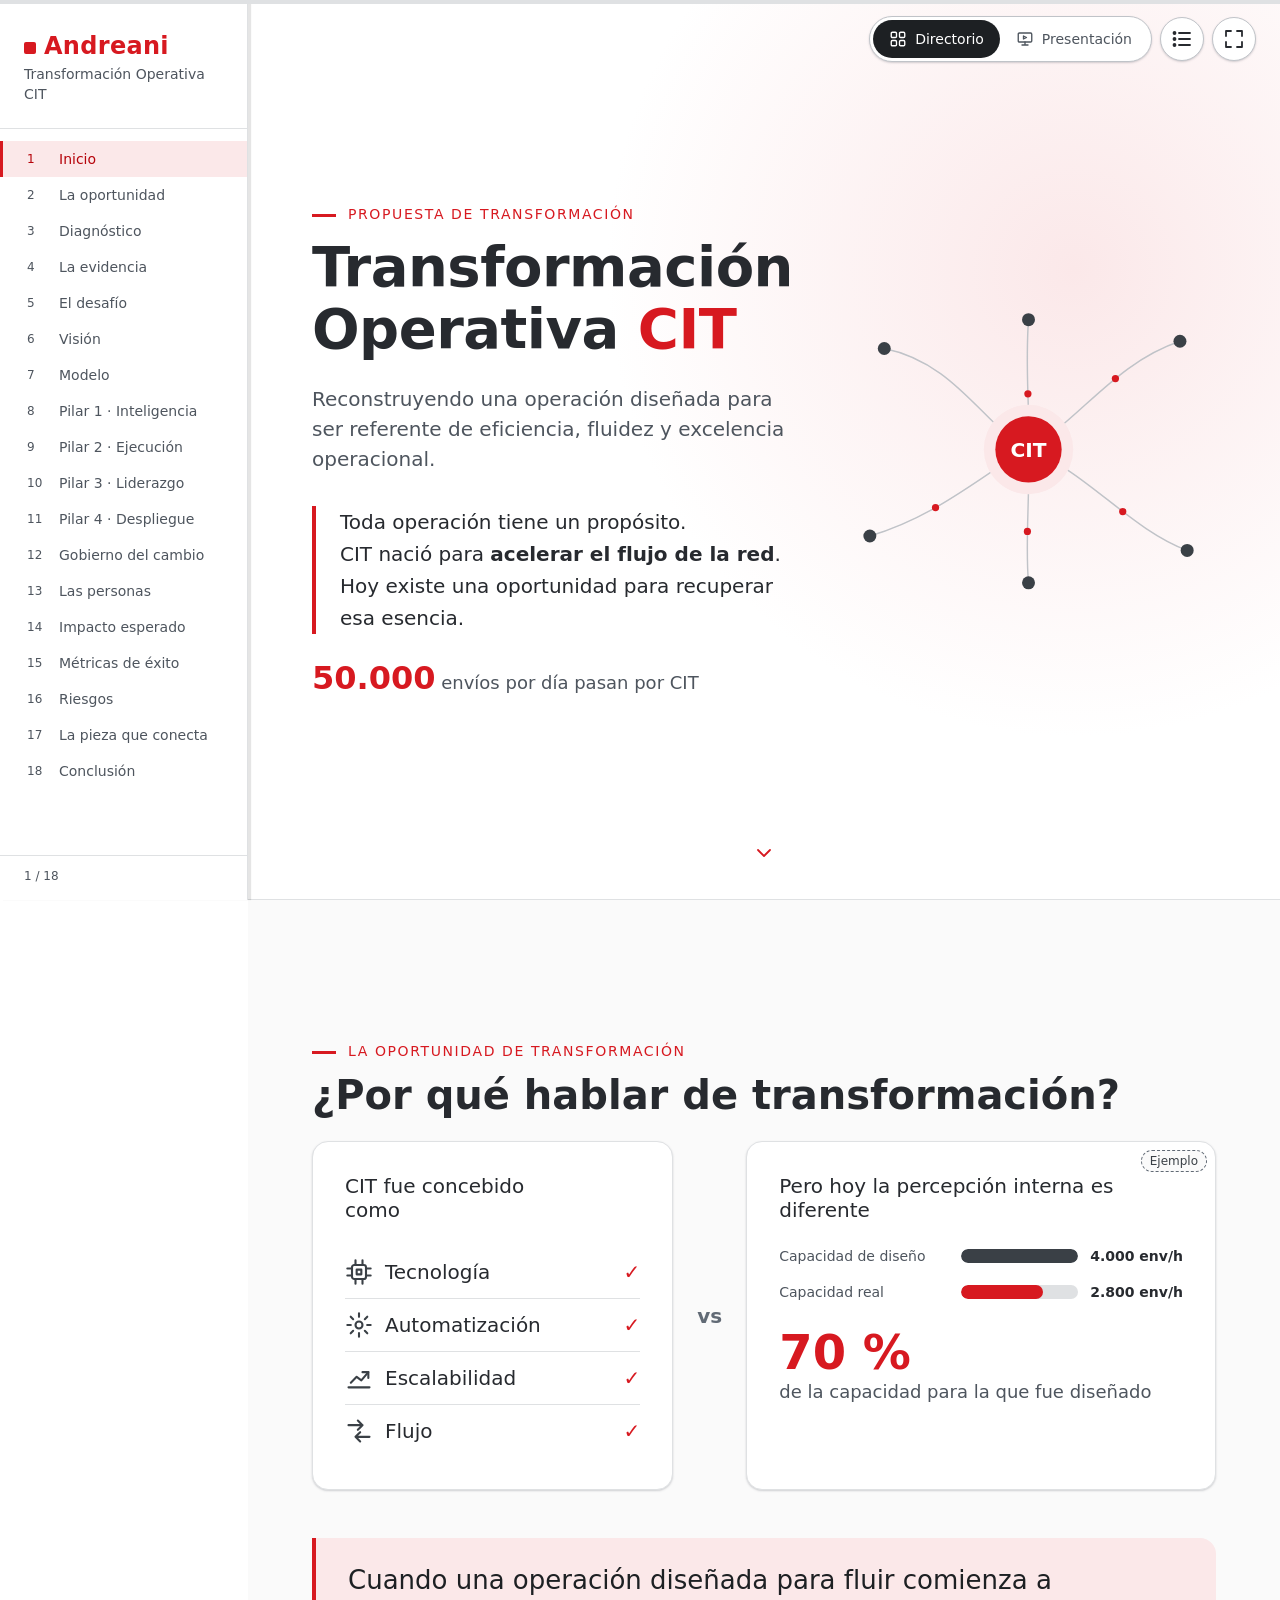
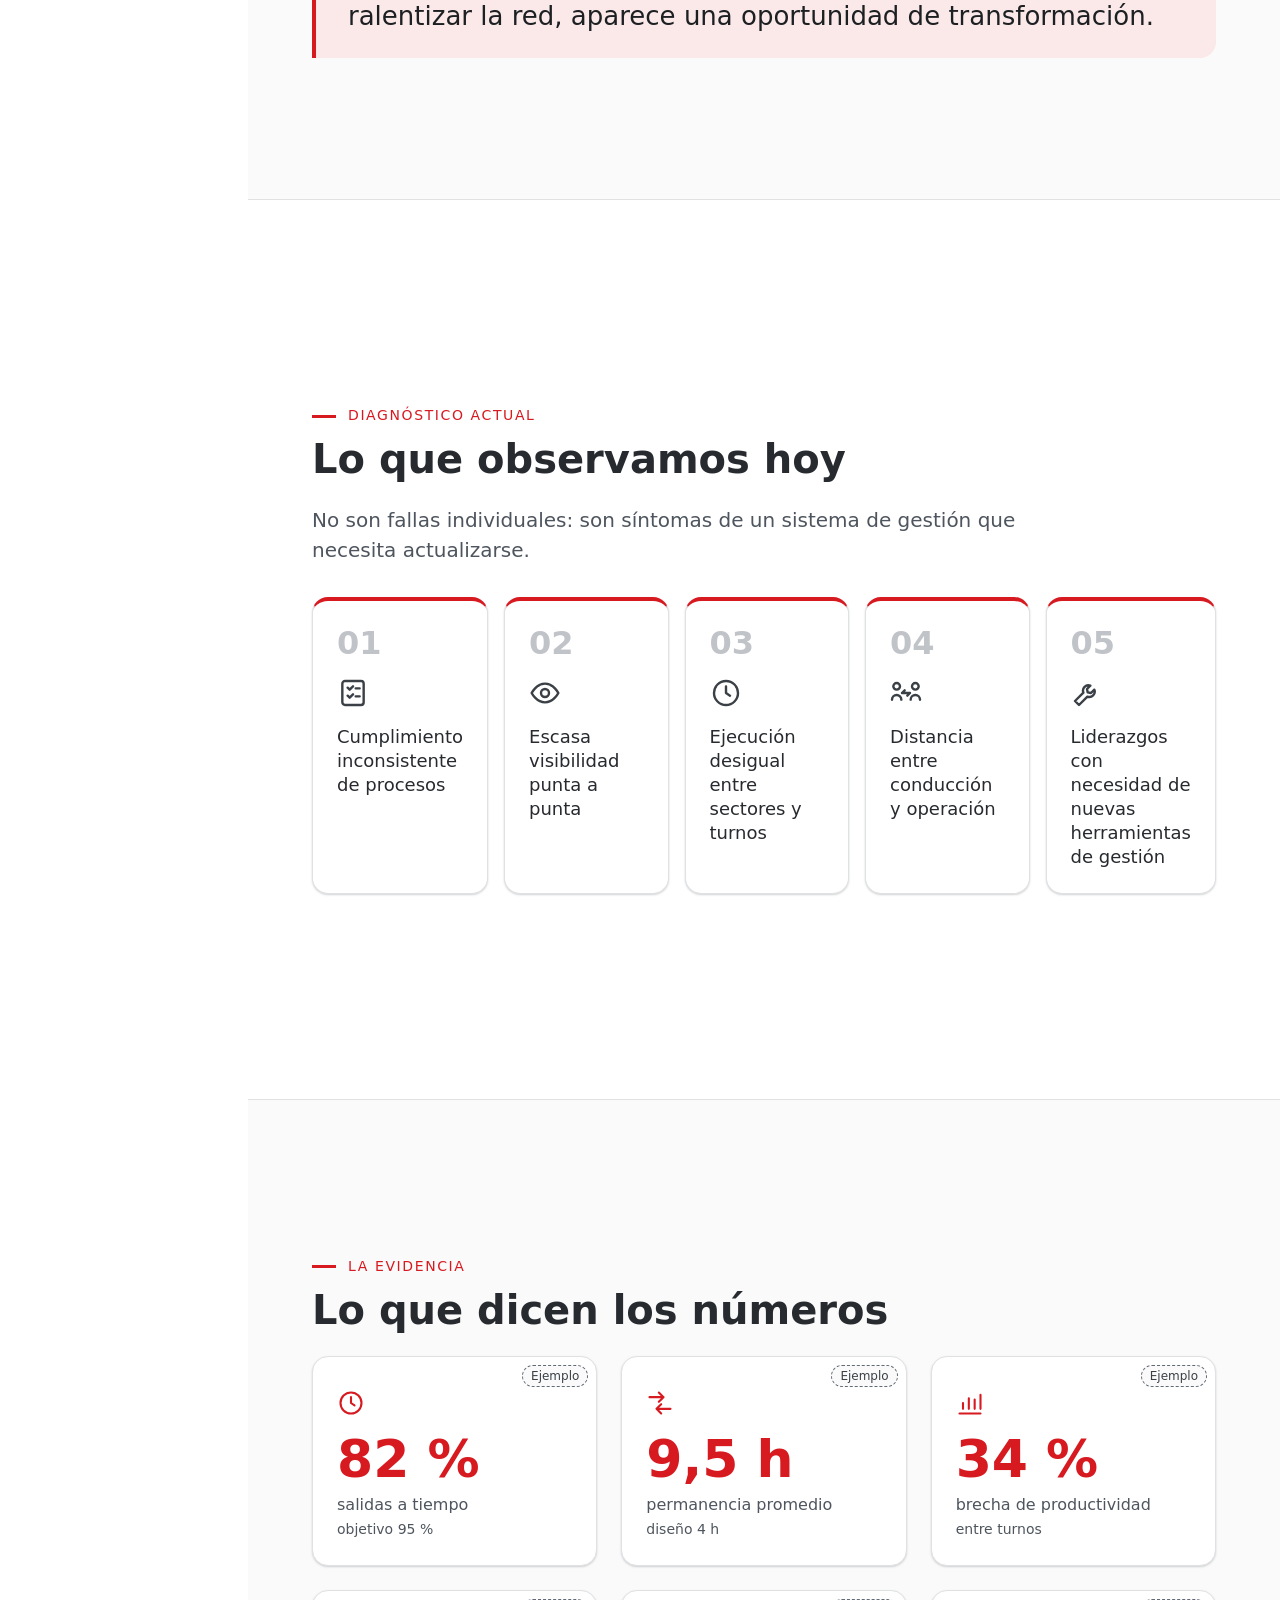
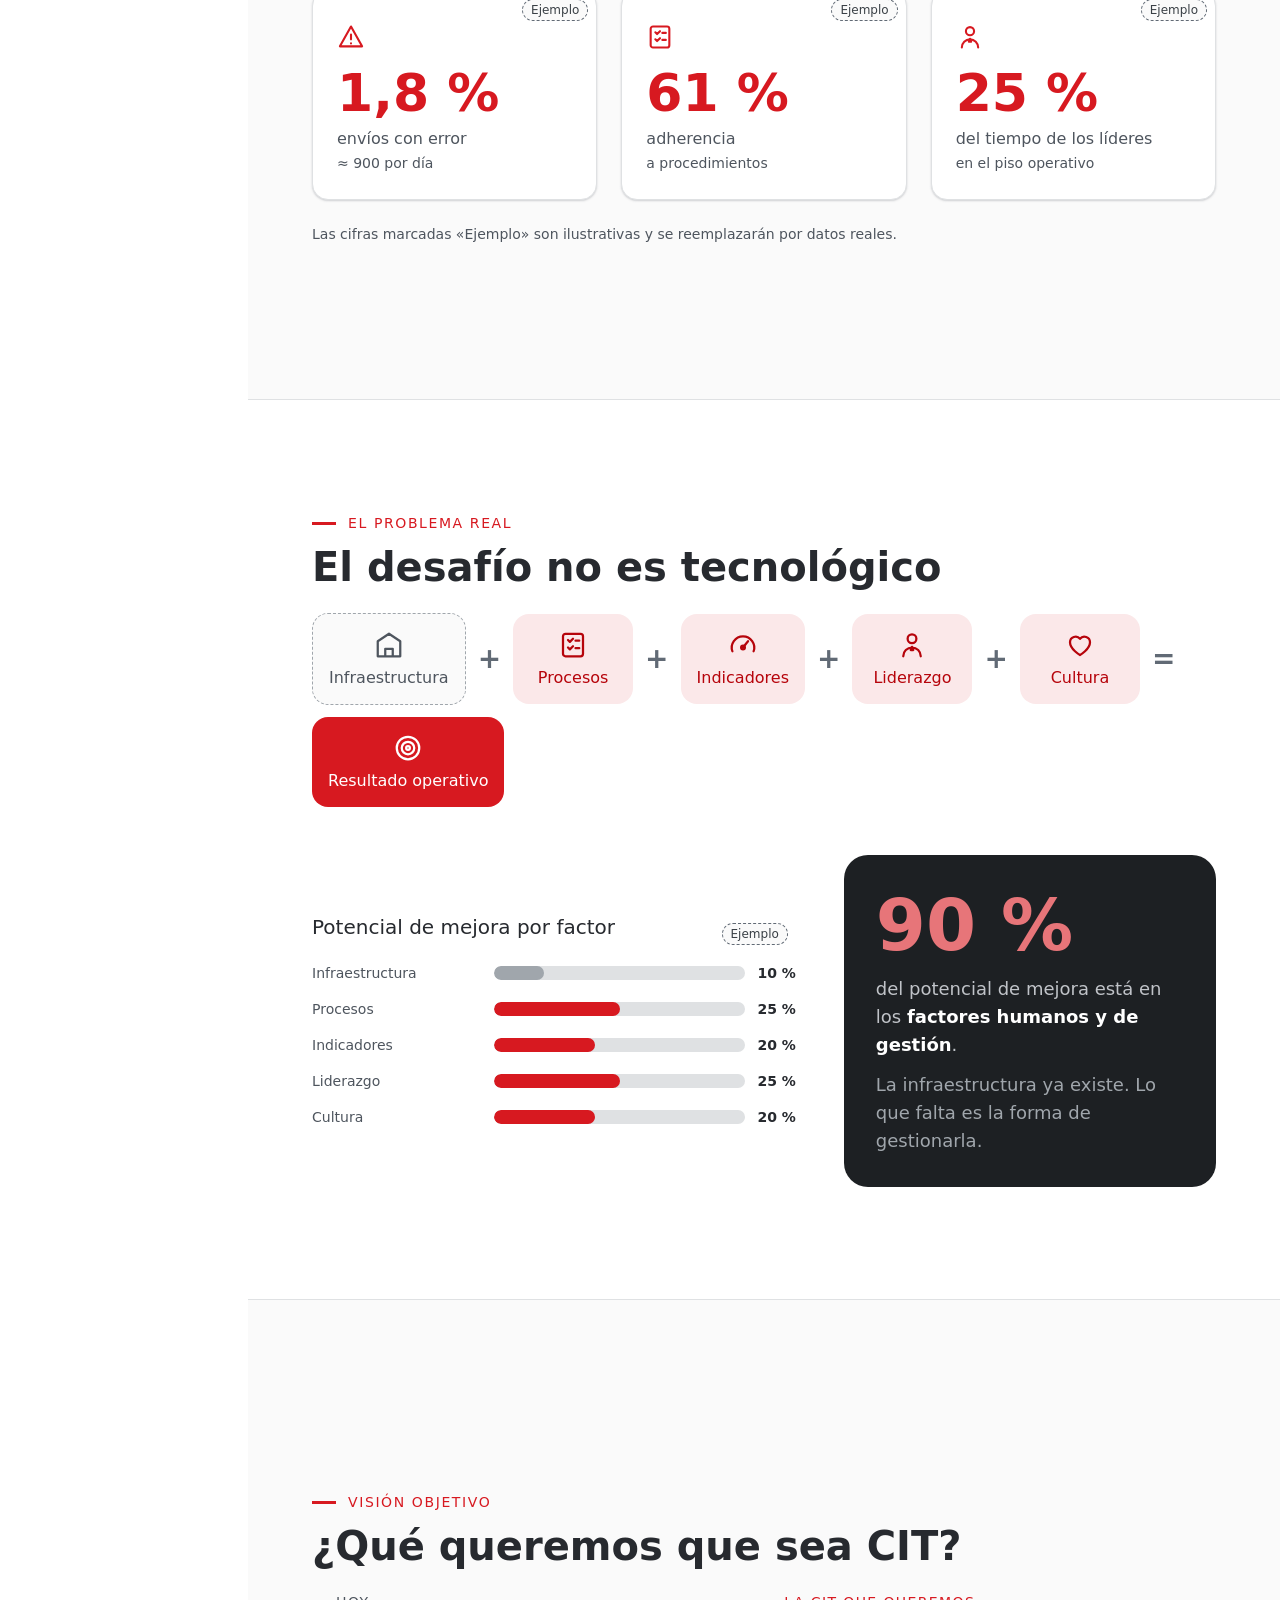
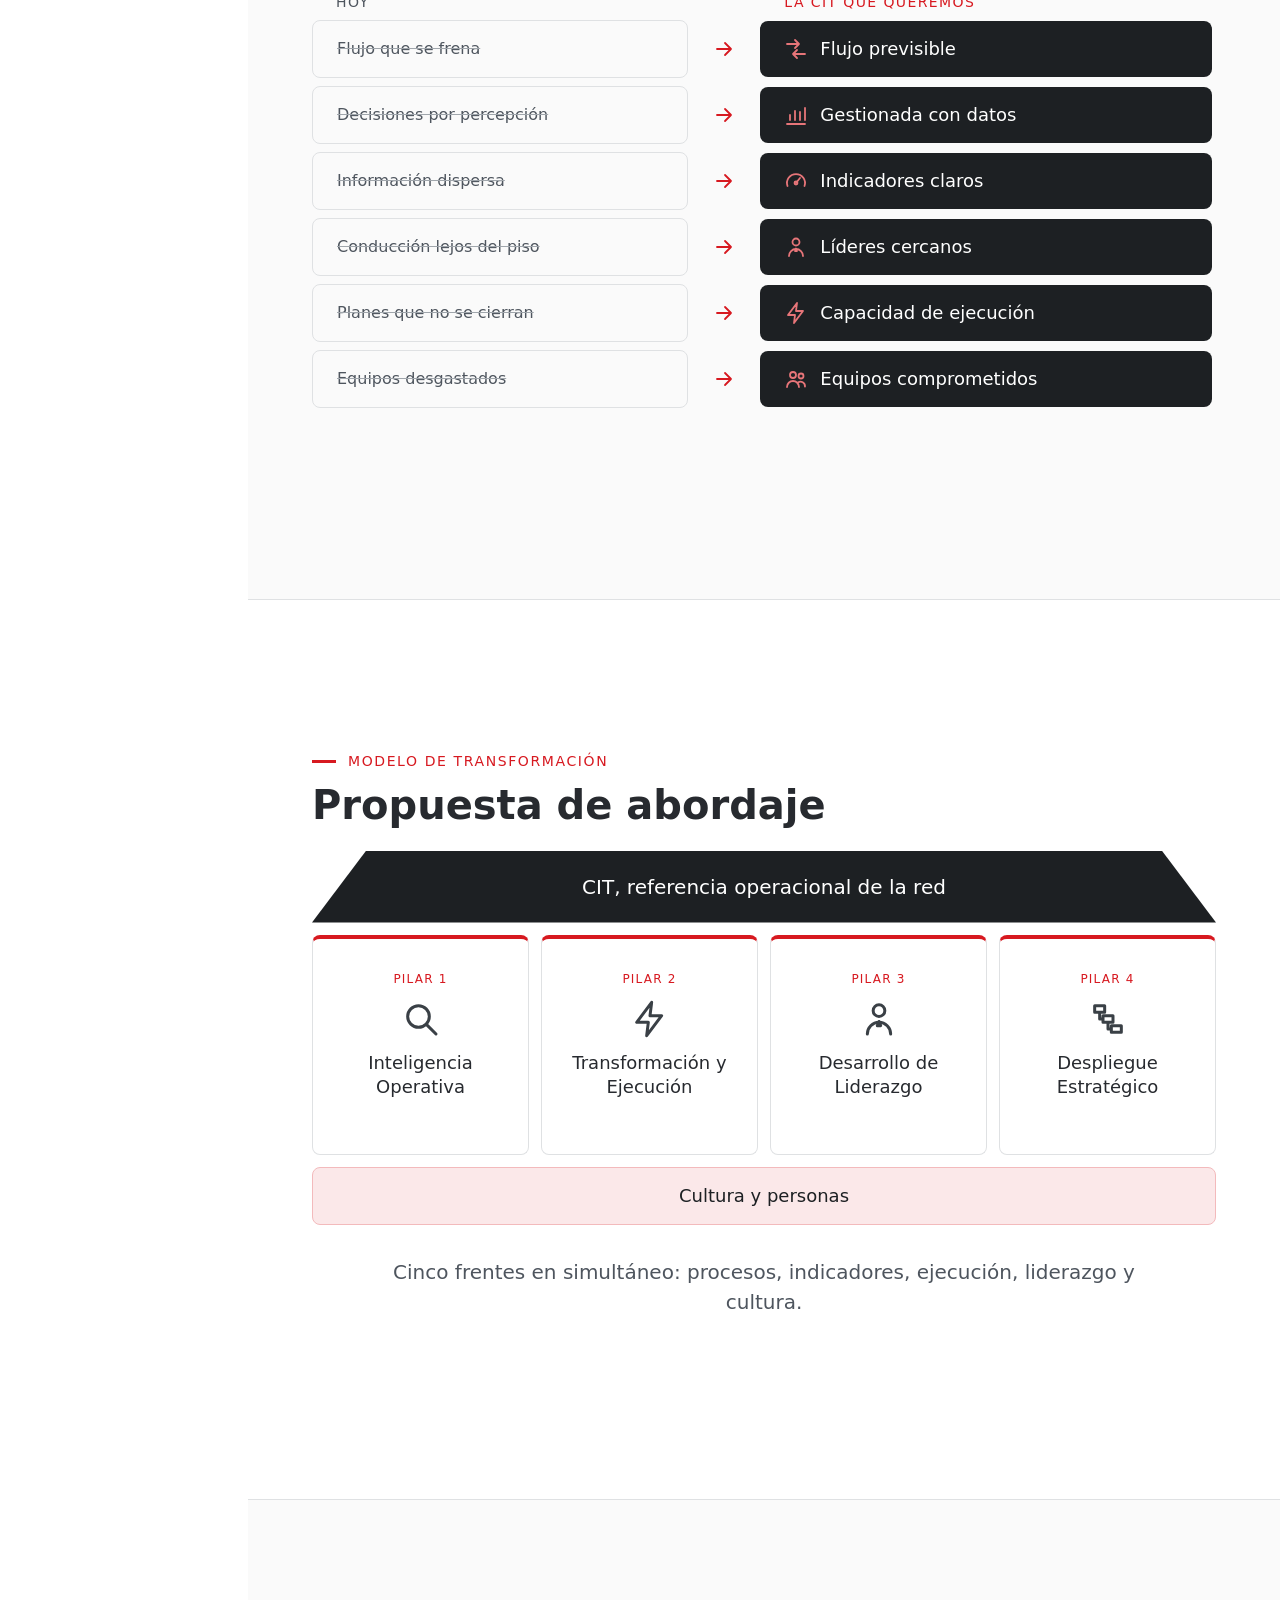
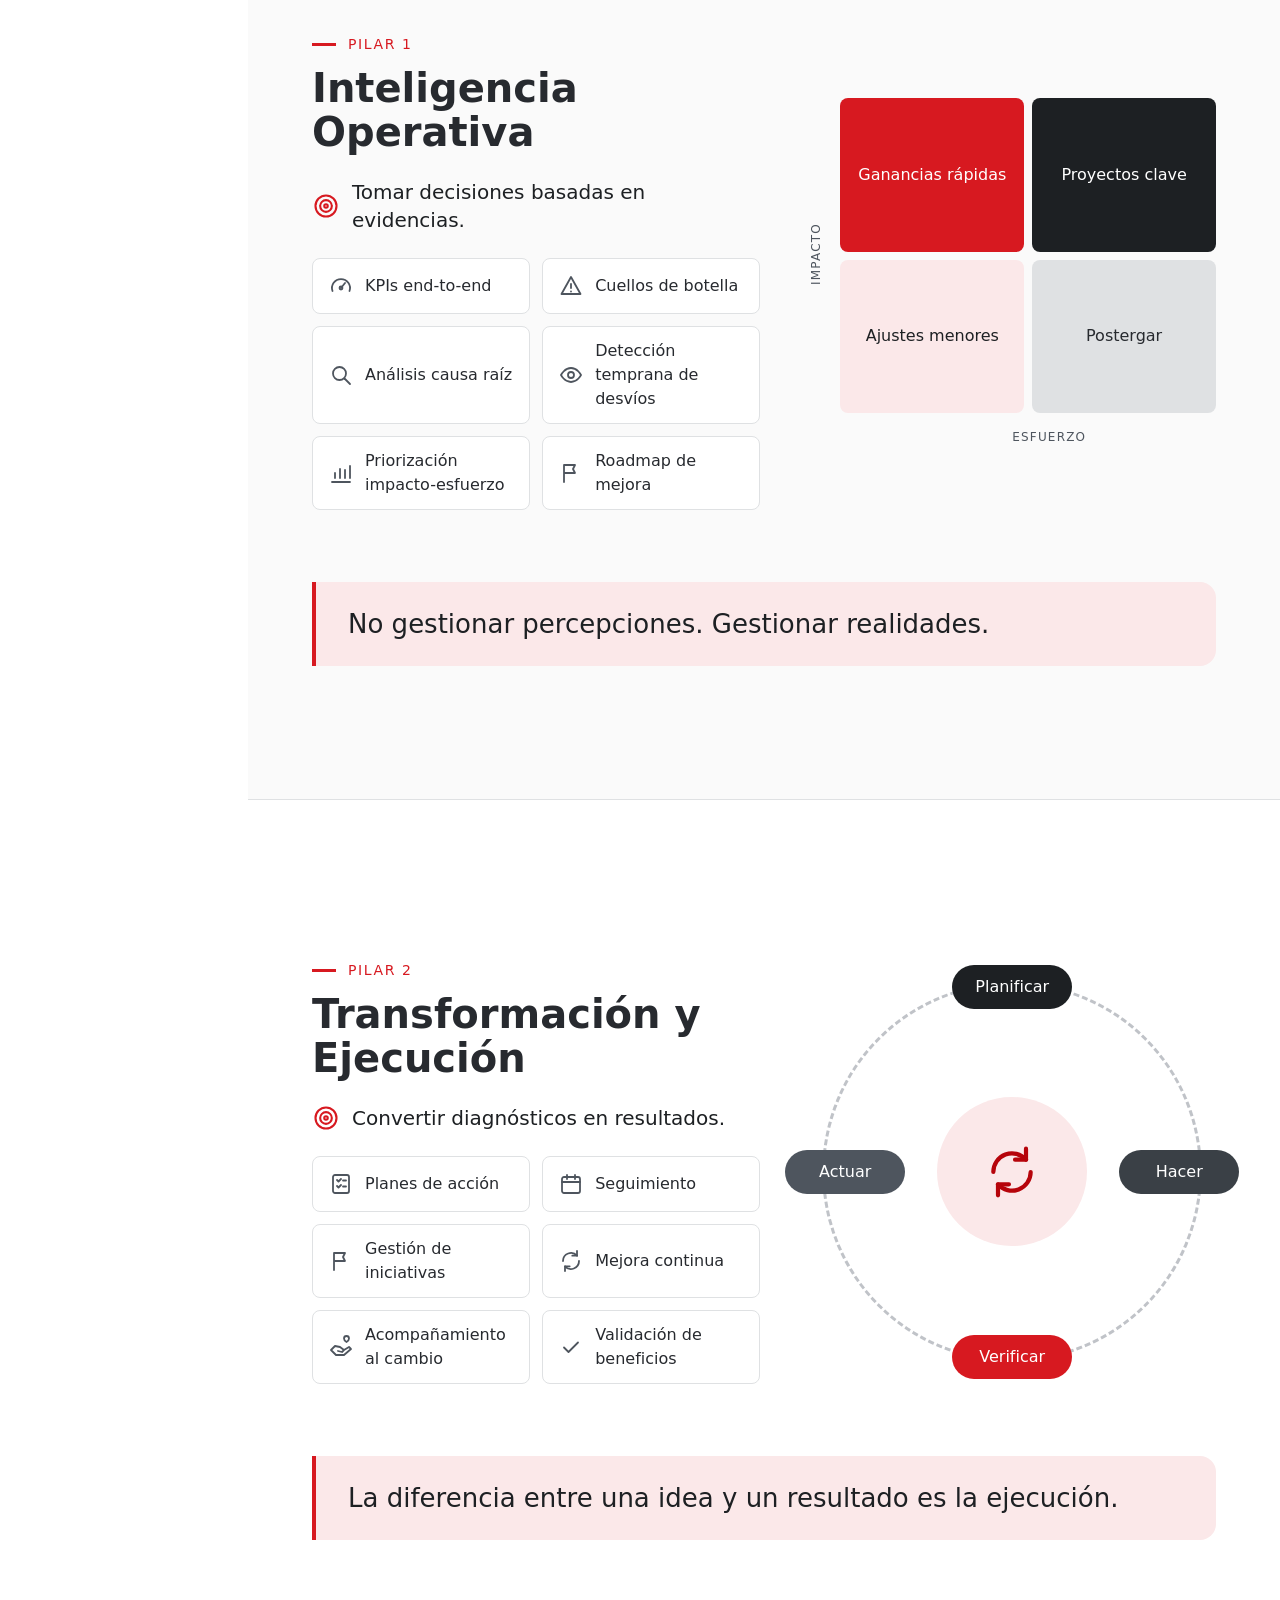
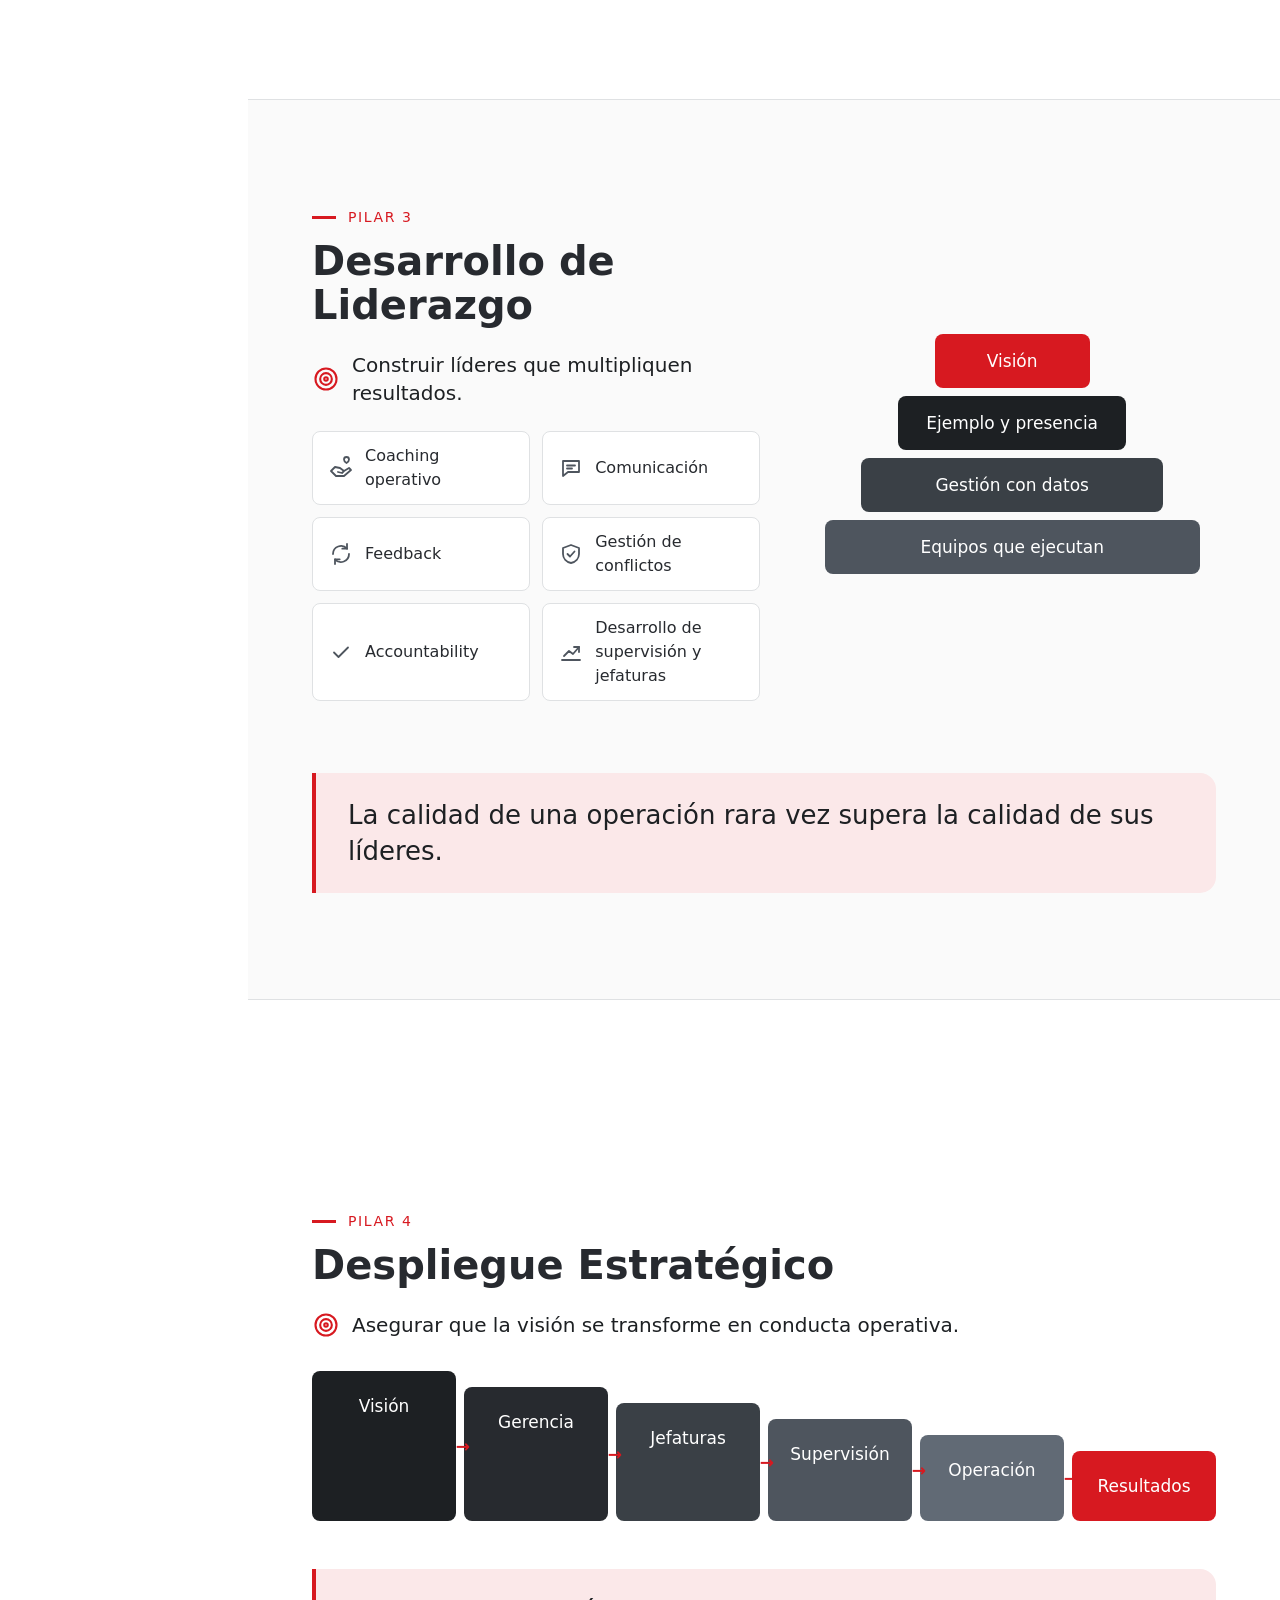
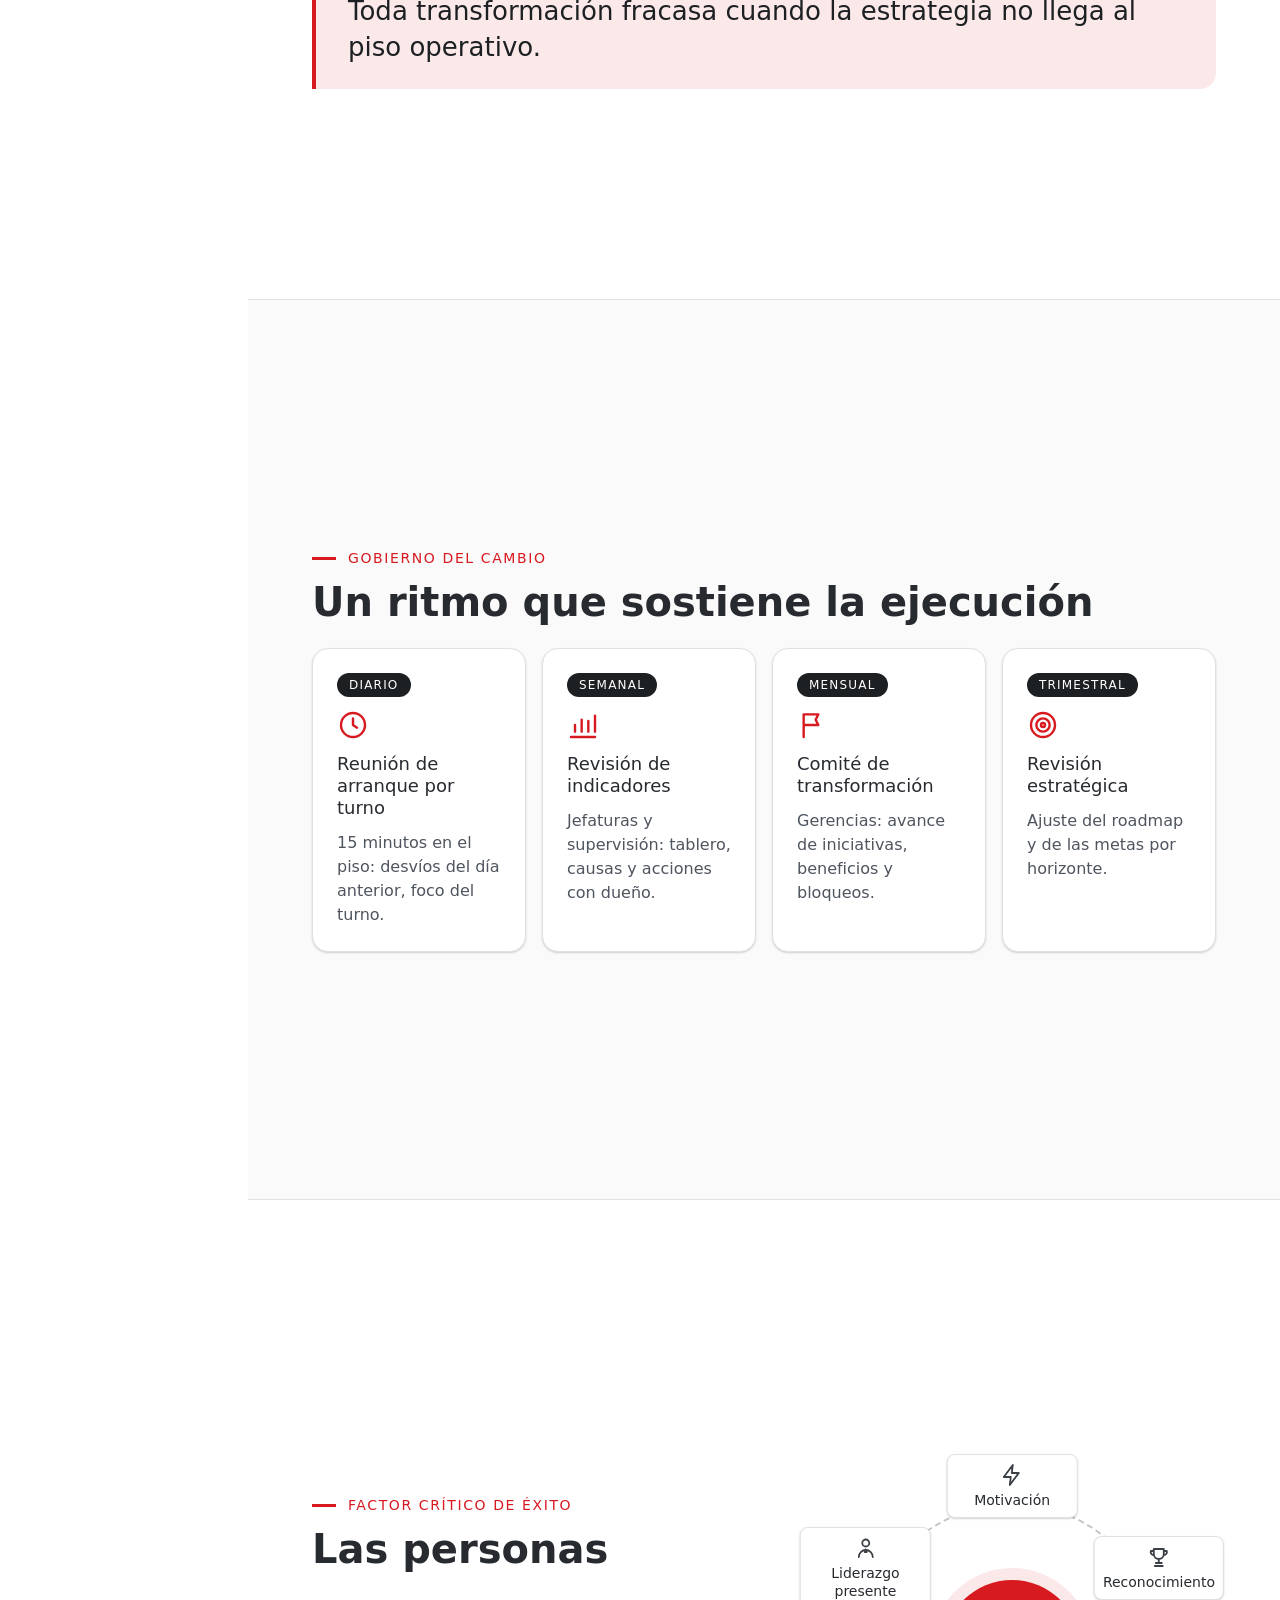
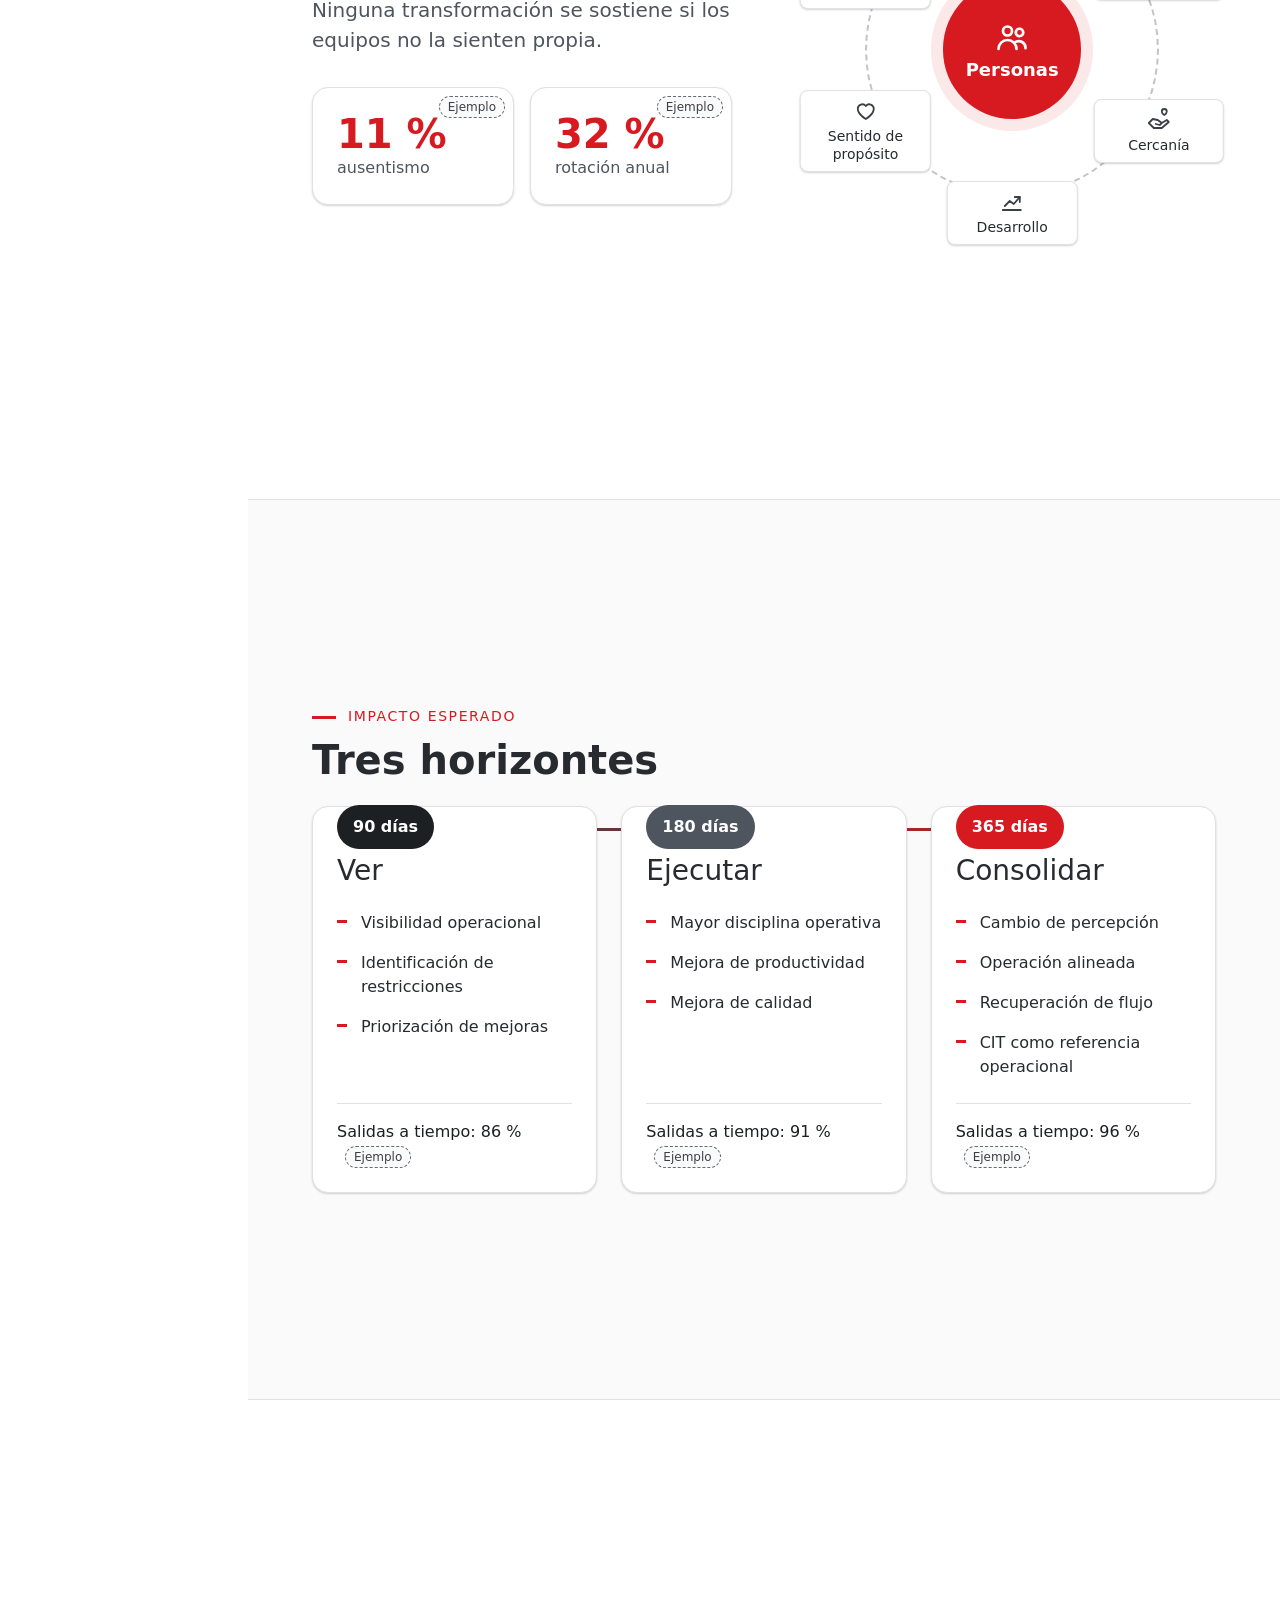
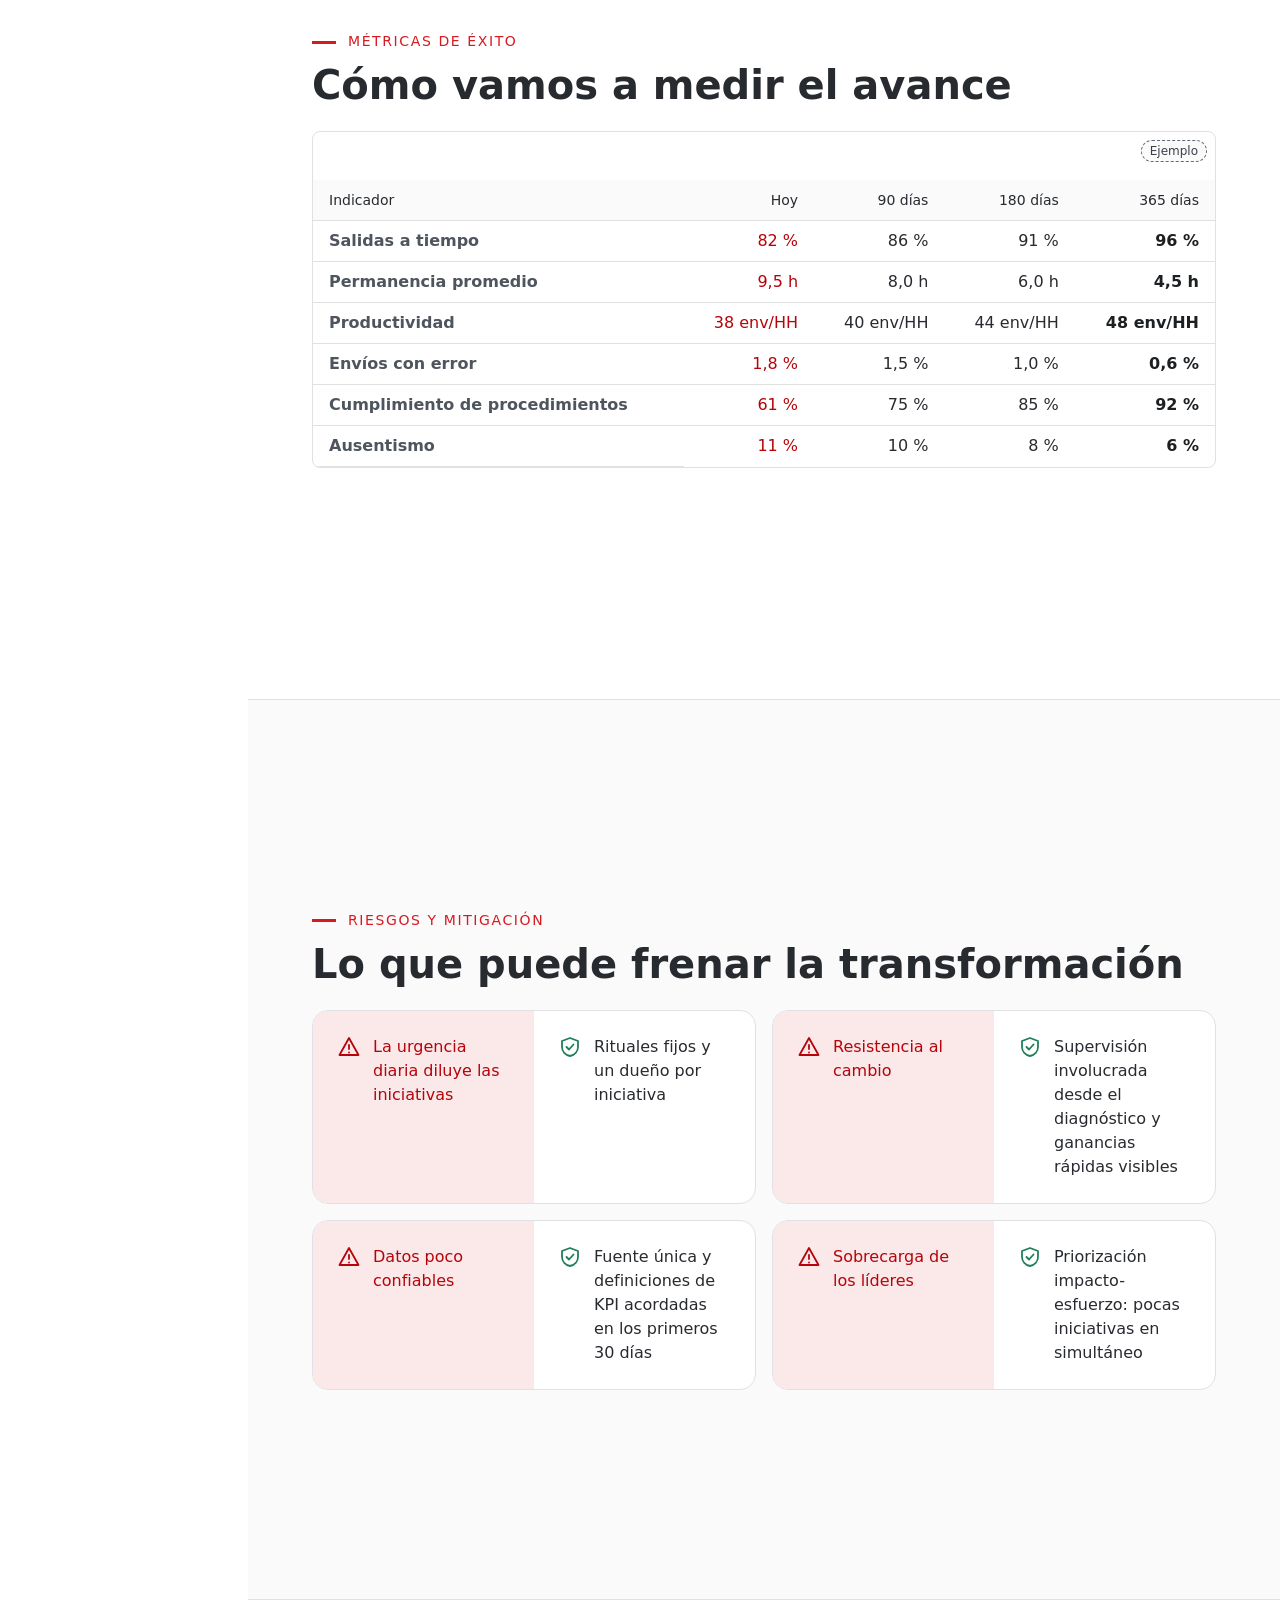
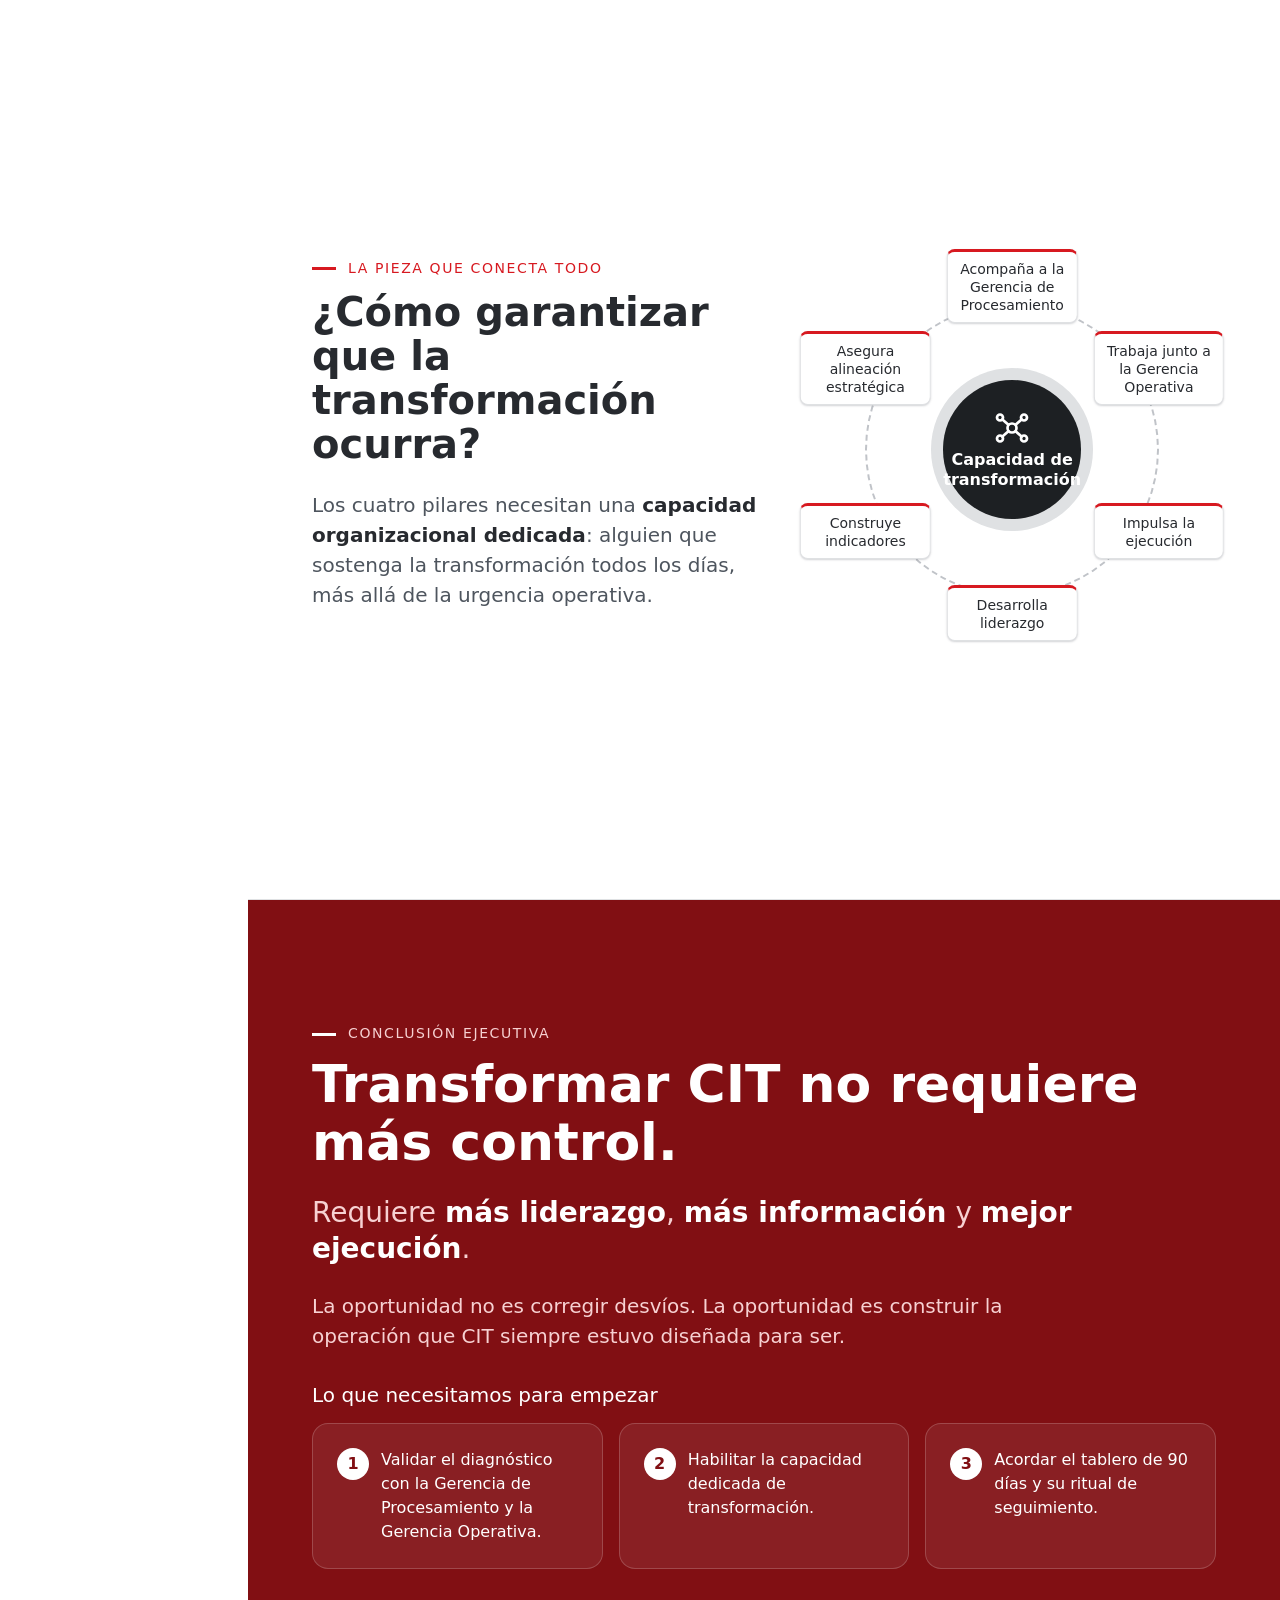
==== commit dff40c20: "T-008: v1.2 - version anti-cache en CSS y JS (?v=1.2)" ====
--- a/index.html
+++ b/index.html
@@ -6,7 +6,7 @@
 <title>Transformación Operativa CIT</title>
 <meta name="description" content="Propuesta ejecutiva de transformación operativa para CIT: procesos, indicadores, ejecución, liderazgo y cultura.">
 <link rel="icon" type="image/svg+xml" href="favicon.svg">
-<link rel="stylesheet" href="css/estilos.css">
+<link rel="stylesheet" href="css/estilos.css?v=1.2">
 <script>document.documentElement.classList.add('js');</script>
 </head>
 <body>
@@ -439,8 +439,8 @@
   <p class="indice-ayuda">Teclas: <kbd>→</kbd> <kbd>↓</kbd> siguiente · <kbd>←</kbd> <kbd>↑</kbd> anterior · <kbd>P</kbd> cambia de modo · <kbd>D</kbd> índice · <kbd>F</kbd> pantalla completa · <kbd>Esc</kbd> cierra</p>
 </dialog>
 
-<script src="js/iconos.js"></script>
-<script src="js/datos.js"></script>
-<script src="js/presentacion.js"></script>
+<script src="js/iconos.js?v=1.2"></script>
+<script src="js/datos.js?v=1.2"></script>
+<script src="js/presentacion.js?v=1.2"></script>
 </body>
 </html>
--- a/css/estilos.css
+++ b/css/estilos.css
@@ -1,5 +1,5 @@
 /* Transformación Operativa CIT — estilos.
-   Tokens del Design System Cartesian de Andreani (D-007, D-039).
+   Tokens del Design System Cartesian de Andreani (D-007, D-045; reglas en la memoria: reglas/paleta-andreani.md).
    D-045: identidad = rojo de marca + blanco + grises. Azul, naranja y amarillo son
    semánticos (info / warning / caution) y no se usan como decoración; verde solo success. */
 :root {
@@ -24,6 +24,7 @@
   --c-font-family-body: Roboto, "Segoe UI", system-ui, -apple-system, sans-serif;
   --shadow-bottom-subtle: 0 1px 2px #4e555e40;
   --shadow-bottom-regular: 0 2px 2px #4e555e40;
+  --shadow-drawer: 3px 0 1px #0000001a;
   /* Provisorio (D-045 R11): el DS no define valor para shadow-focus-regular.
      Anillo doble blanco + grafito: visible sobre fondos claros, oscuros y rojos. */
   --shadow-focus-regular: 0 0 0 2px var(--c-gray-000), 0 0 0 4px var(--c-gray-900);
@@ -59,26 +60,30 @@
 .progreso-barra { height: 100%; width: 0; background: var(--c-red-600); transition: width 200ms linear; }
 
 /* Menú lateral */
+/* Drawer del DS en modo claro: color.surface + shadow-drawer, texto color.text,
+   seleccionado = surface.primary.subtle + borde primary (D-045). */
 .menu {
   position: fixed; top: 0; bottom: 0; left: 0; width: 248px; z-index: 40;
-  background: var(--c-gray-900); color: var(--c-color-text-inverse);
+  background: var(--c-color-surface); color: var(--c-color-text);
+  border-right: 1px solid var(--c-gray-100); box-shadow: var(--shadow-drawer);
   display: flex; flex-direction: column; padding: var(--c-spacing-6) 0 var(--c-spacing-4);
   transition: transform var(--transicion);
 }
-.menu-marca { padding: 0 var(--c-spacing-5) var(--c-spacing-5); border-bottom: 1px solid #ffffff26; }
-.logo-texto { display: block; font-family: var(--c-font-family-headline); font-weight: 700; font-size: 24px; line-height: 28px; color: #fff; letter-spacing: .3px; }
+.menu-marca { padding: 0 var(--c-spacing-5) var(--c-spacing-5); border-bottom: 1px solid var(--c-gray-100); }
+.logo-texto { display: block; font-family: var(--c-font-family-headline); font-weight: 700; font-size: 24px; line-height: 28px; color: var(--c-red-600); letter-spacing: .3px; }
 .logo-texto::before { content: ""; display: inline-block; width: 12px; height: 12px; margin-right: var(--c-spacing-2); background: var(--c-red-600); border-radius: 2px; }
-.menu-proyecto { display: block; margin-top: var(--c-spacing-1); font-size: 14px; line-height: 20px; color: var(--c-gray-200); }
+.menu-proyecto { display: block; margin-top: var(--c-spacing-1); font-size: 14px; line-height: 20px; color: var(--c-color-text); }
 .menu nav { flex: 1; overflow-y: auto; padding: var(--c-spacing-3) 0; }
 .menu-lista a {
   display: flex; align-items: center; gap: var(--c-spacing-3); min-height: 36px;
-  padding: var(--c-spacing-1) var(--c-spacing-5); color: var(--c-gray-200);
+  padding: var(--c-spacing-1) var(--c-spacing-5); color: var(--c-color-text);
   text-decoration: none; font-size: 14px; line-height: 20px; border-left: 3px solid transparent;
 }
-.menu-lista a:hover { color: #fff; background: #ffffff14; }
-.menu-lista .n { font-size: 12px; width: 20px; color: var(--c-gray-300); font-variant-numeric: tabular-nums; }
-.menu-lista a[aria-current="true"] { color: #fff; border-left-color: var(--c-red-600); background: #ffffff1f; font-weight: 500; }
-.menu-pie { padding: var(--c-spacing-3) var(--c-spacing-5) 0; font-size: 12px; line-height: 16px; color: var(--c-gray-300); }
+.menu-lista a:hover { color: var(--c-color-text-strong); background: var(--c-gray-50); }
+.menu-lista .n { font-size: 12px; width: 20px; color: var(--c-color-text); font-variant-numeric: tabular-nums; }
+.menu-lista a[aria-current="true"] { color: var(--c-red-700); border-left-color: var(--c-red-600); background: var(--c-red-50); font-weight: 500; }
+.menu-lista a[aria-current="true"] .n { color: var(--c-red-700); }
+.menu-pie { padding: var(--c-spacing-3) var(--c-spacing-5) 0; font-size: 12px; line-height: 16px; color: var(--c-color-text); border-top: 1px solid var(--c-gray-100); }
 
 /* Controles */
 .controles {
@@ -373,7 +378,7 @@
 }
 @media (max-width: 1023px) {
   :root { --menu-ancho: 0px; }
-  .menu { width: 280px; transform: translateX(-100%); box-shadow: 3px 0 1px #0000001a; }
+  .menu { width: 280px; transform: translateX(-100%); }
   .menu.abierto { transform: none; }
   .solo-movil { display: inline-flex; }
   .controles { left: var(--c-spacing-3); right: var(--c-spacing-3); top: var(--c-spacing-3); }
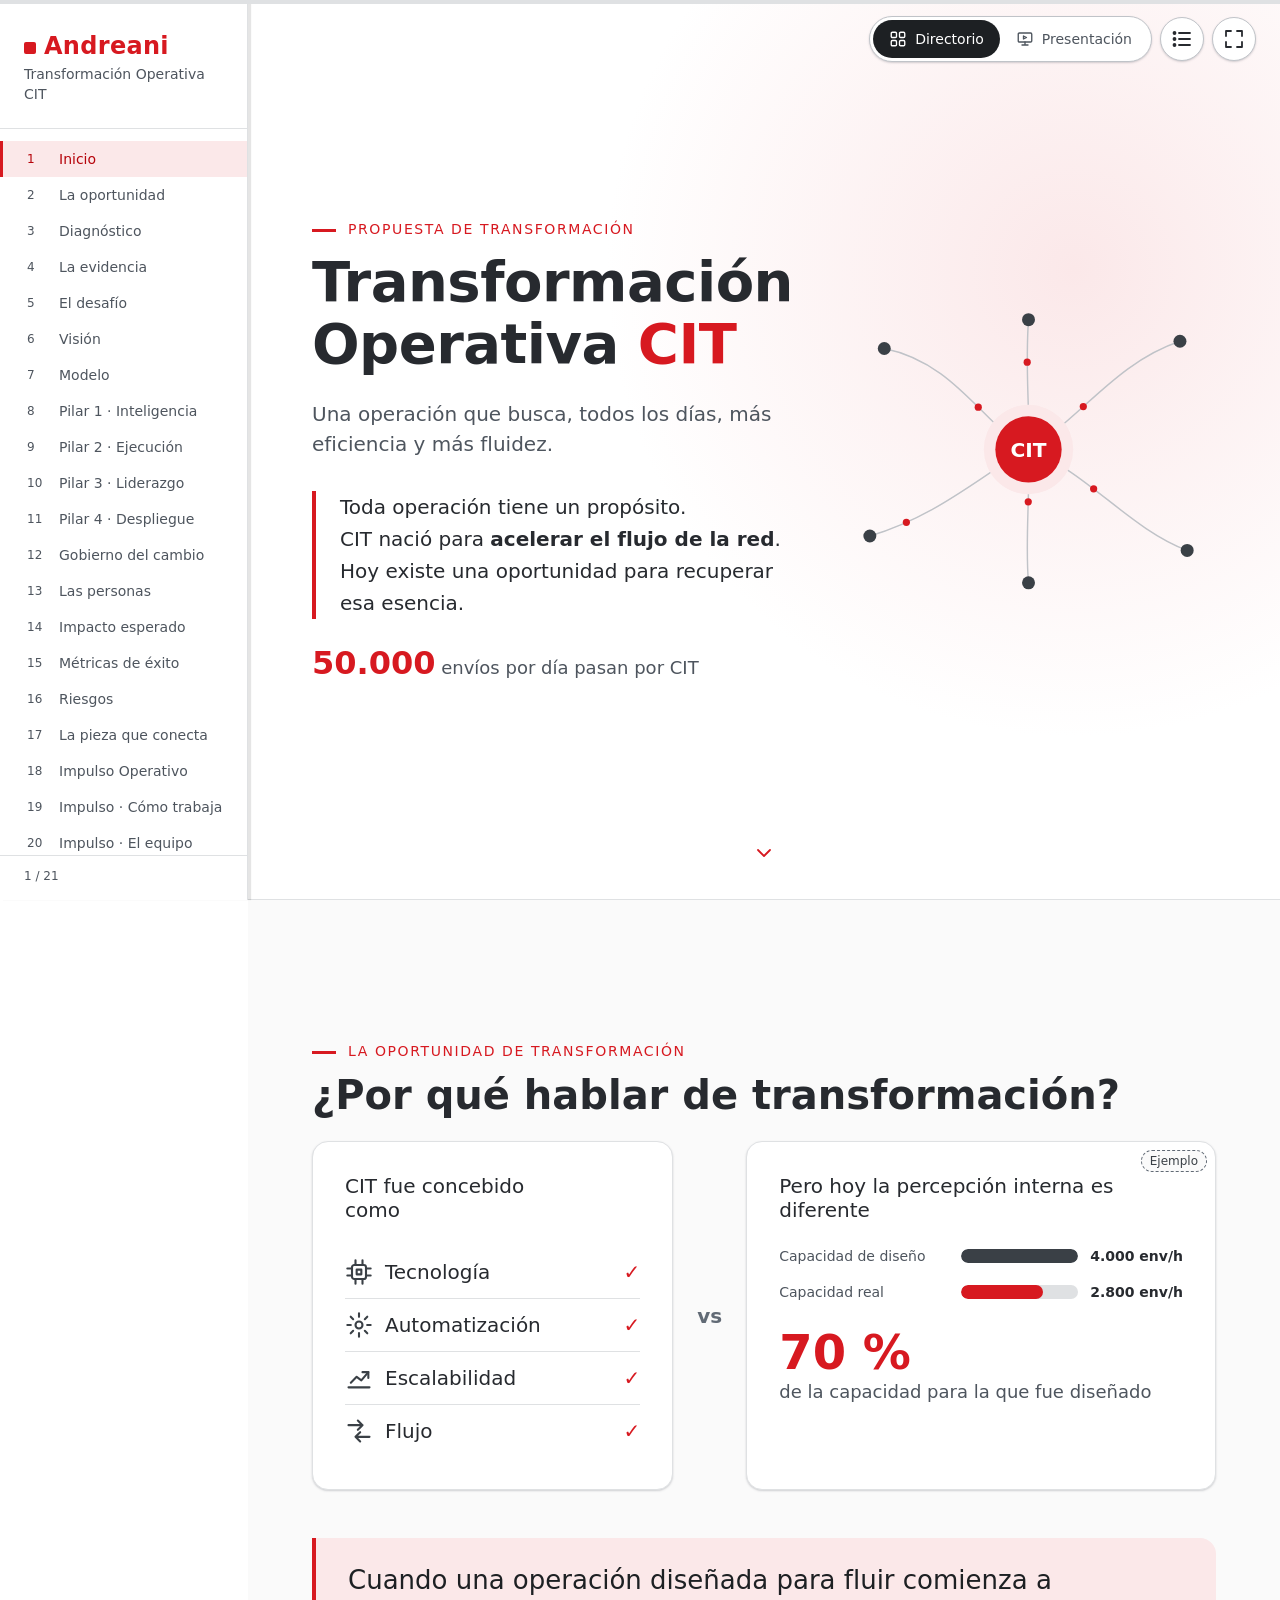
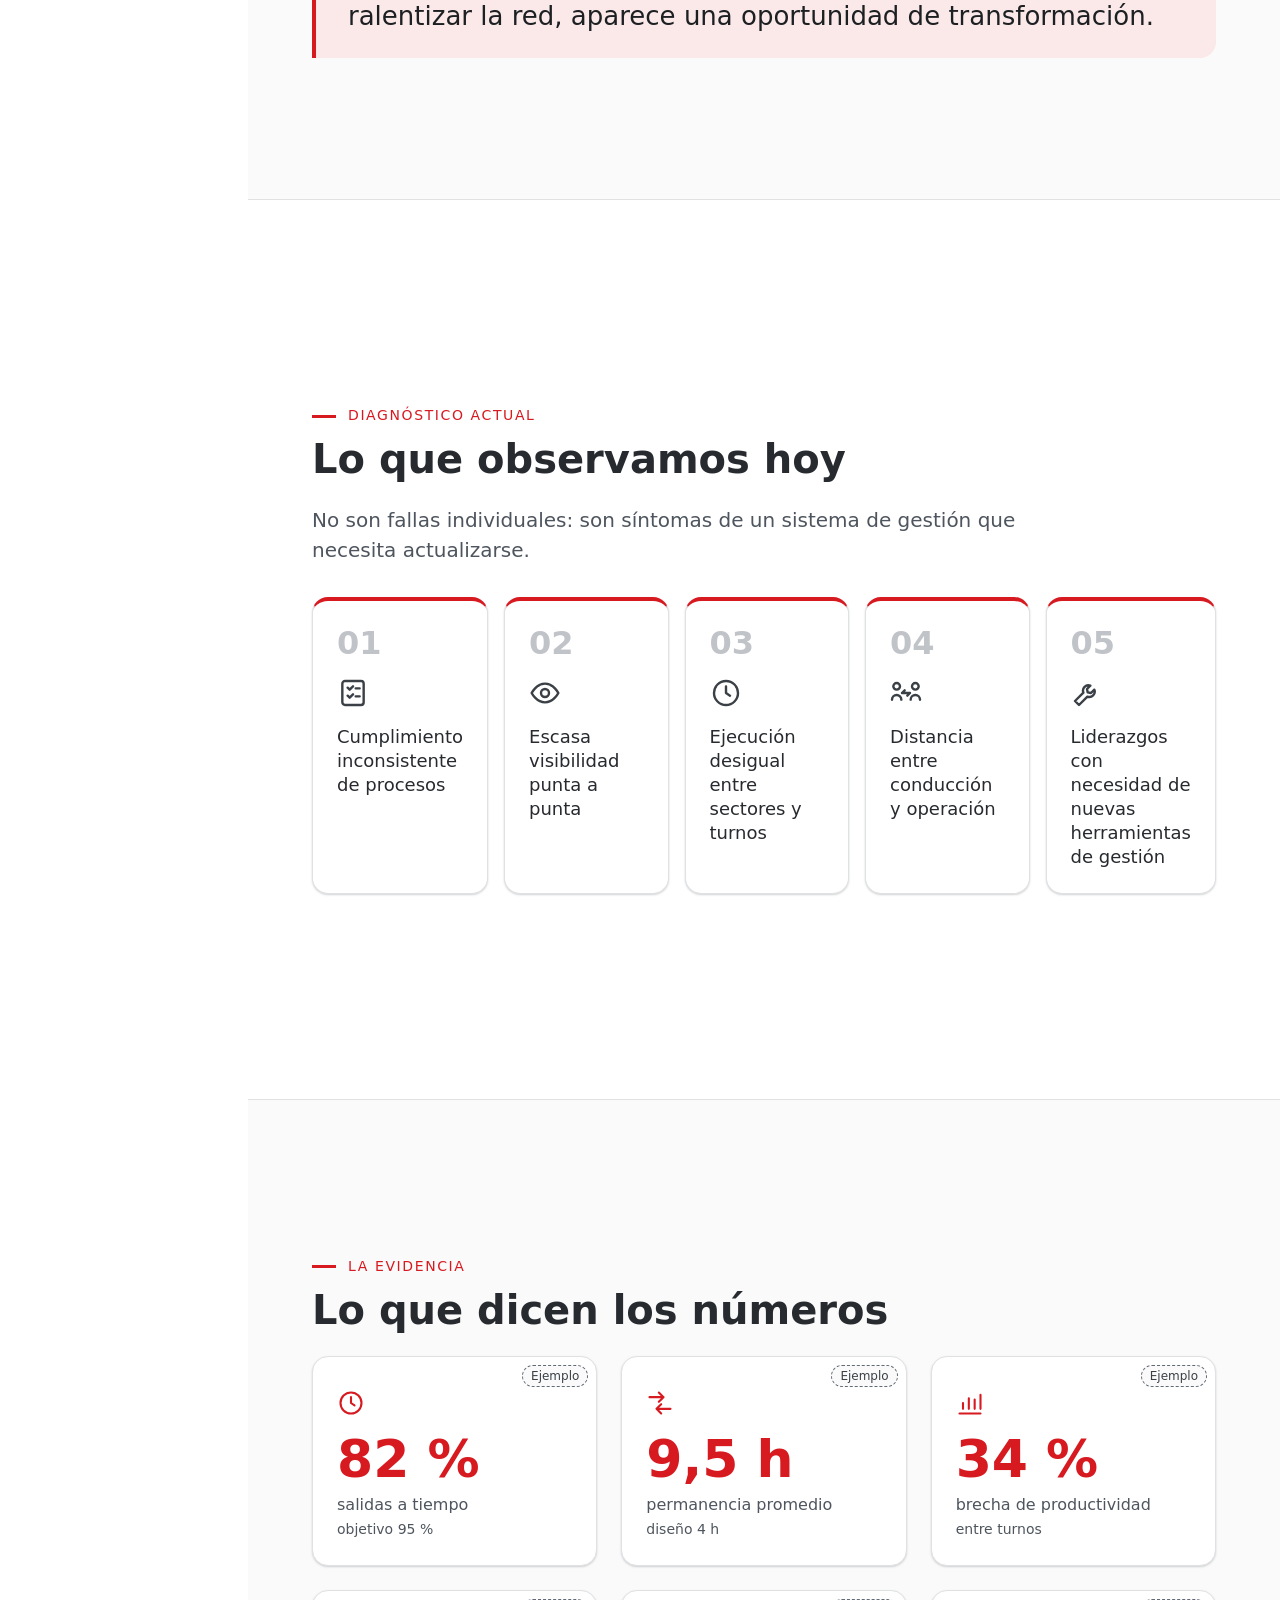
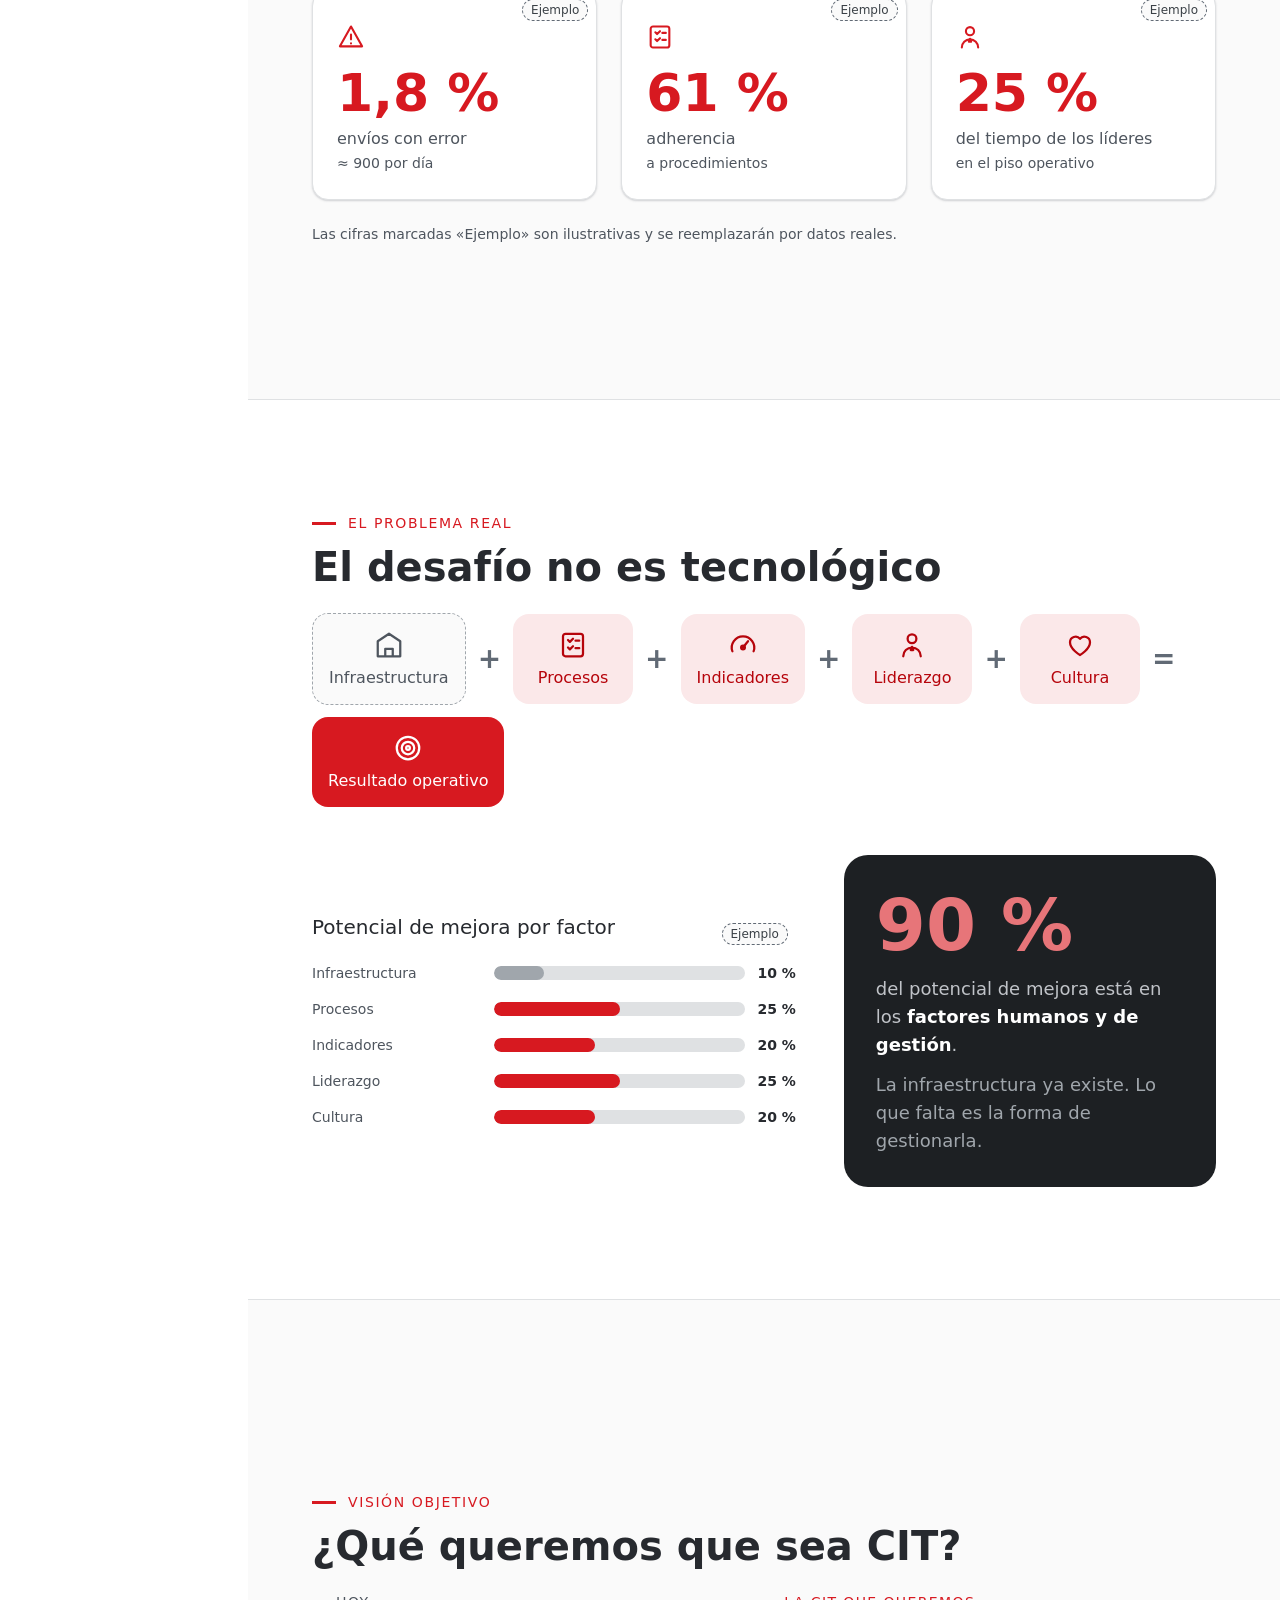
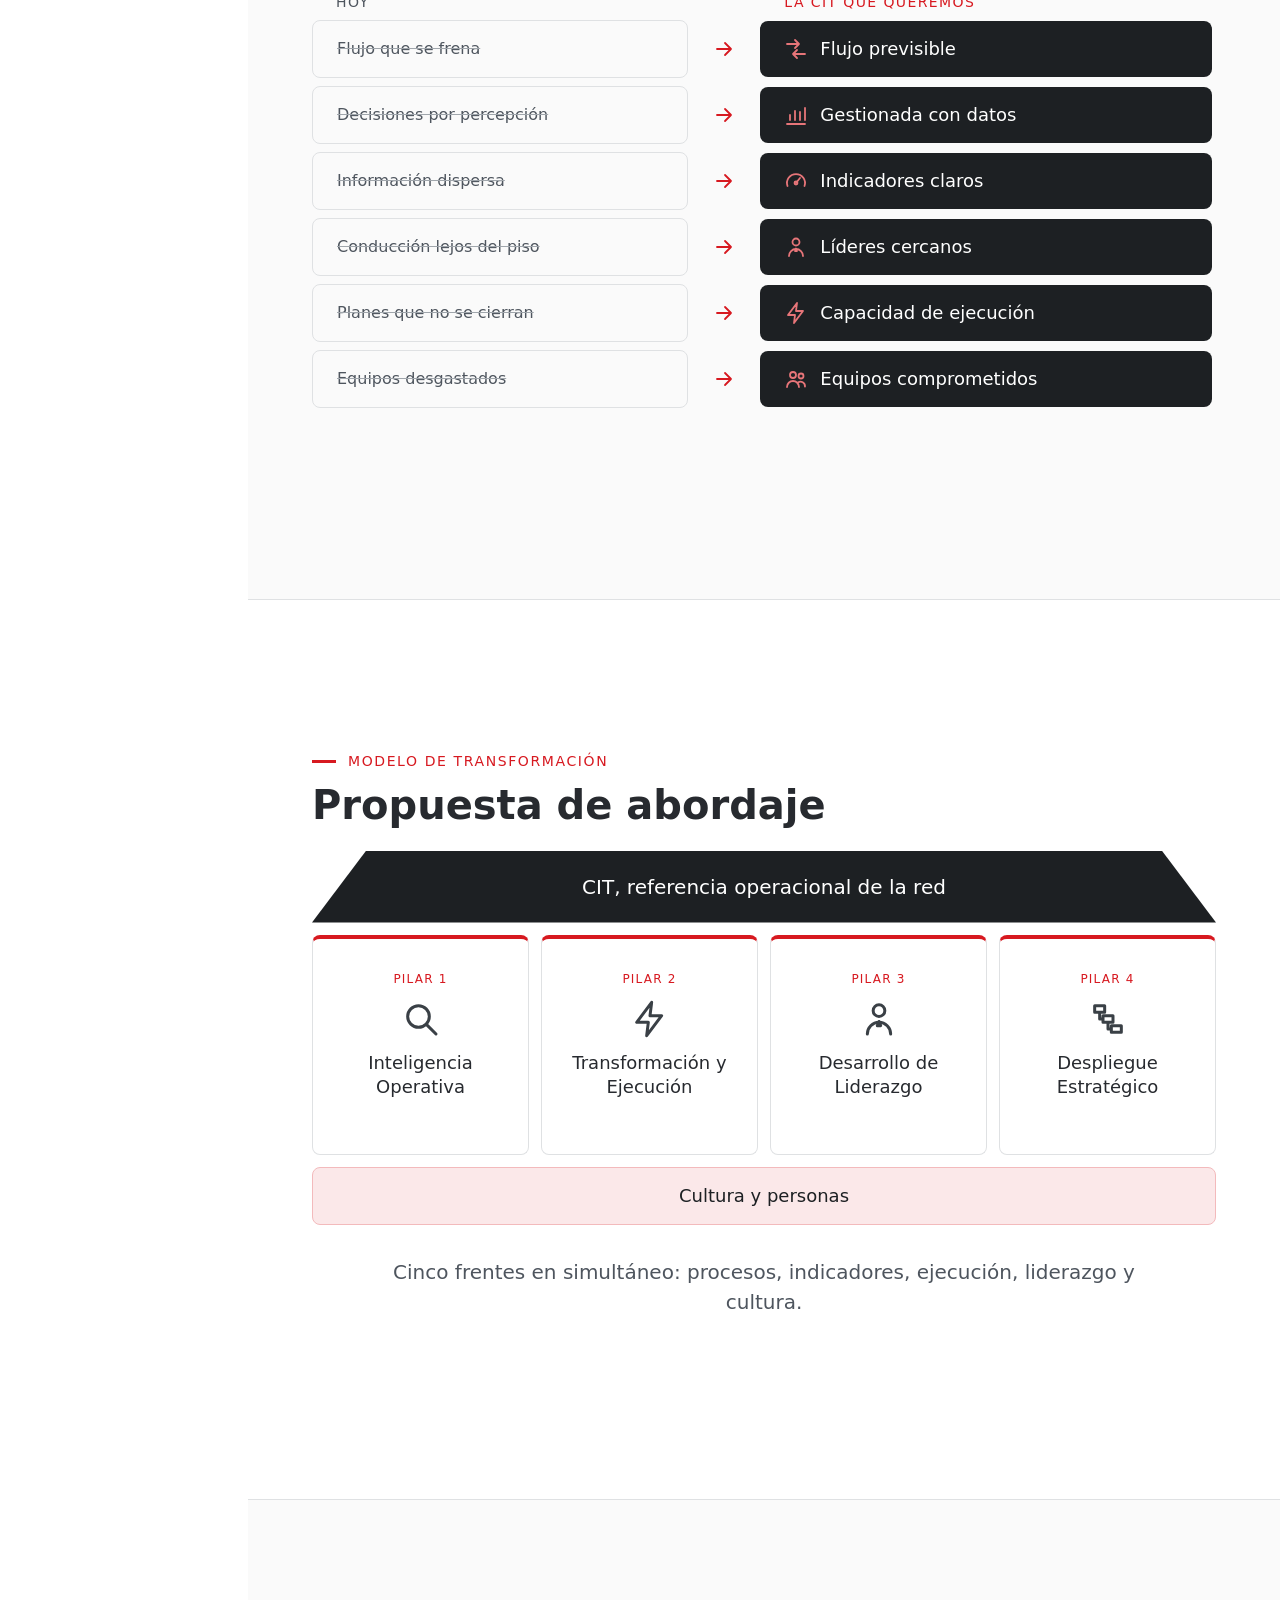
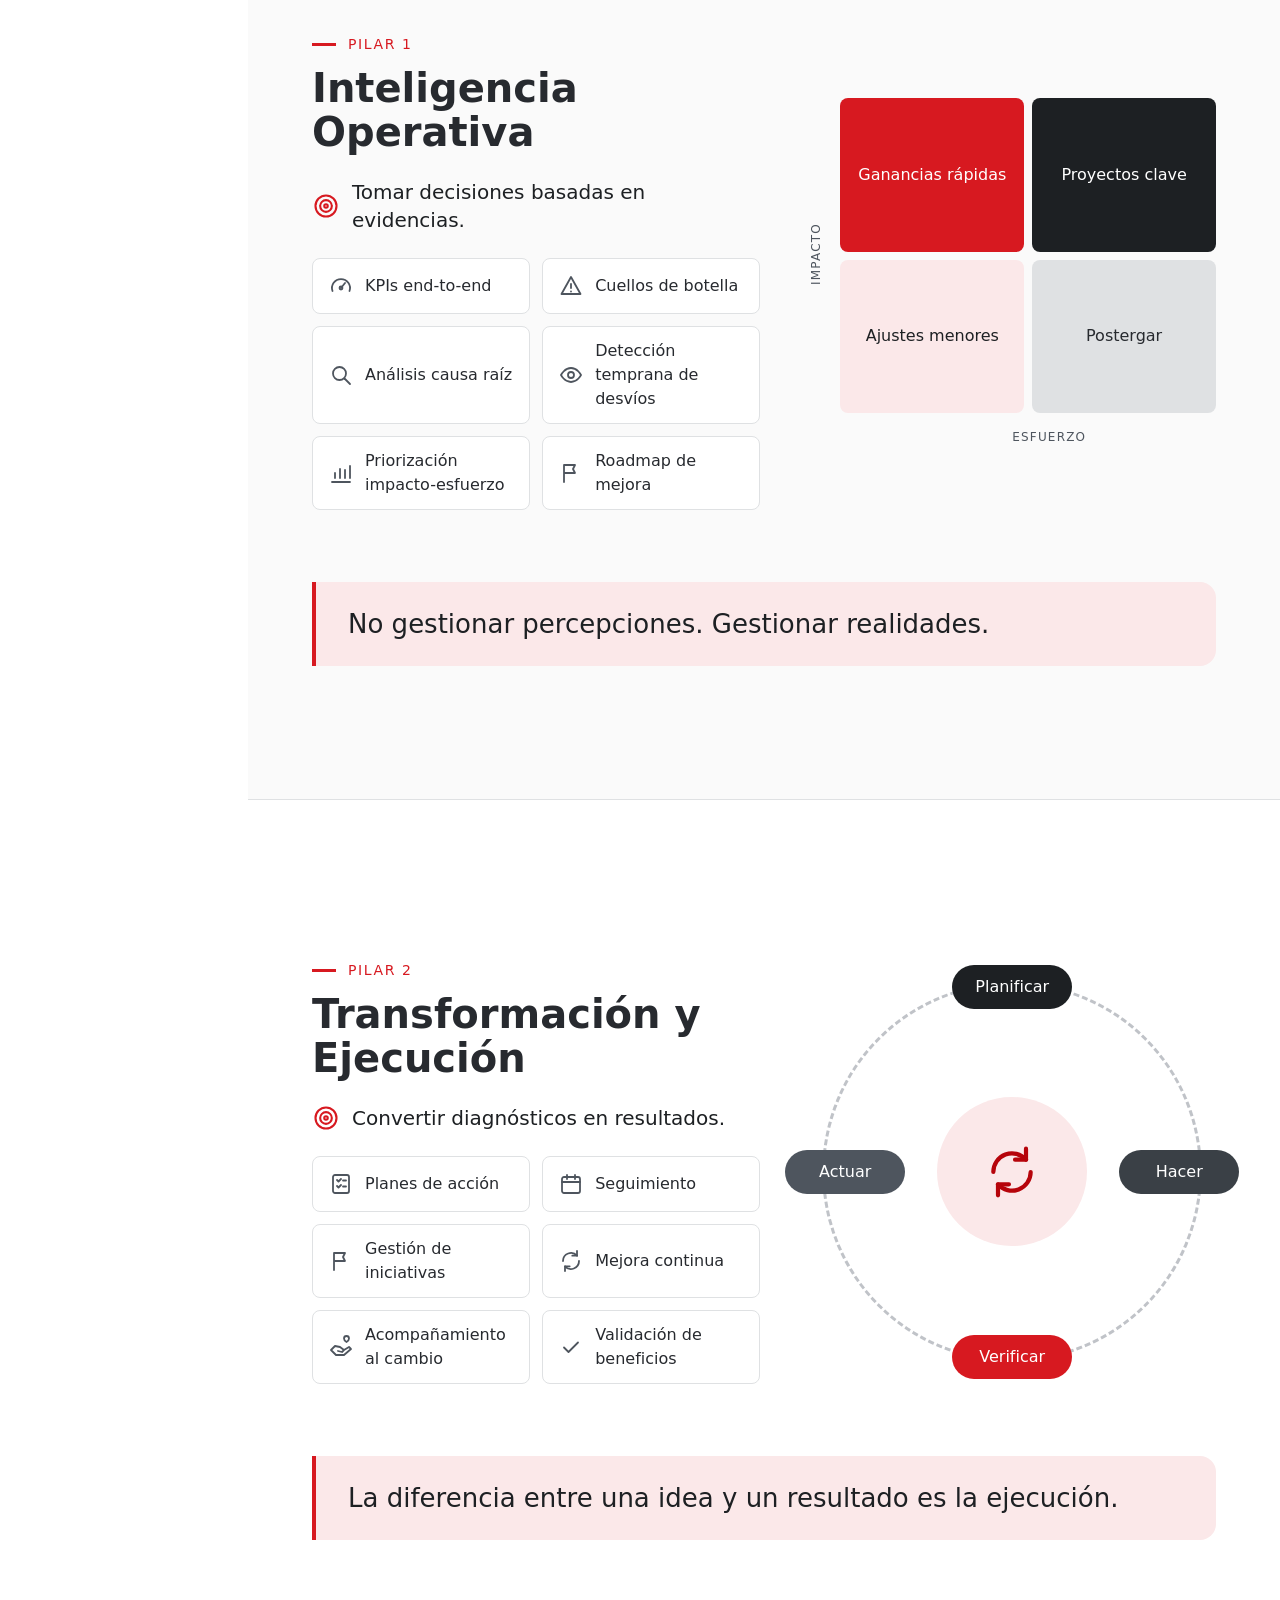
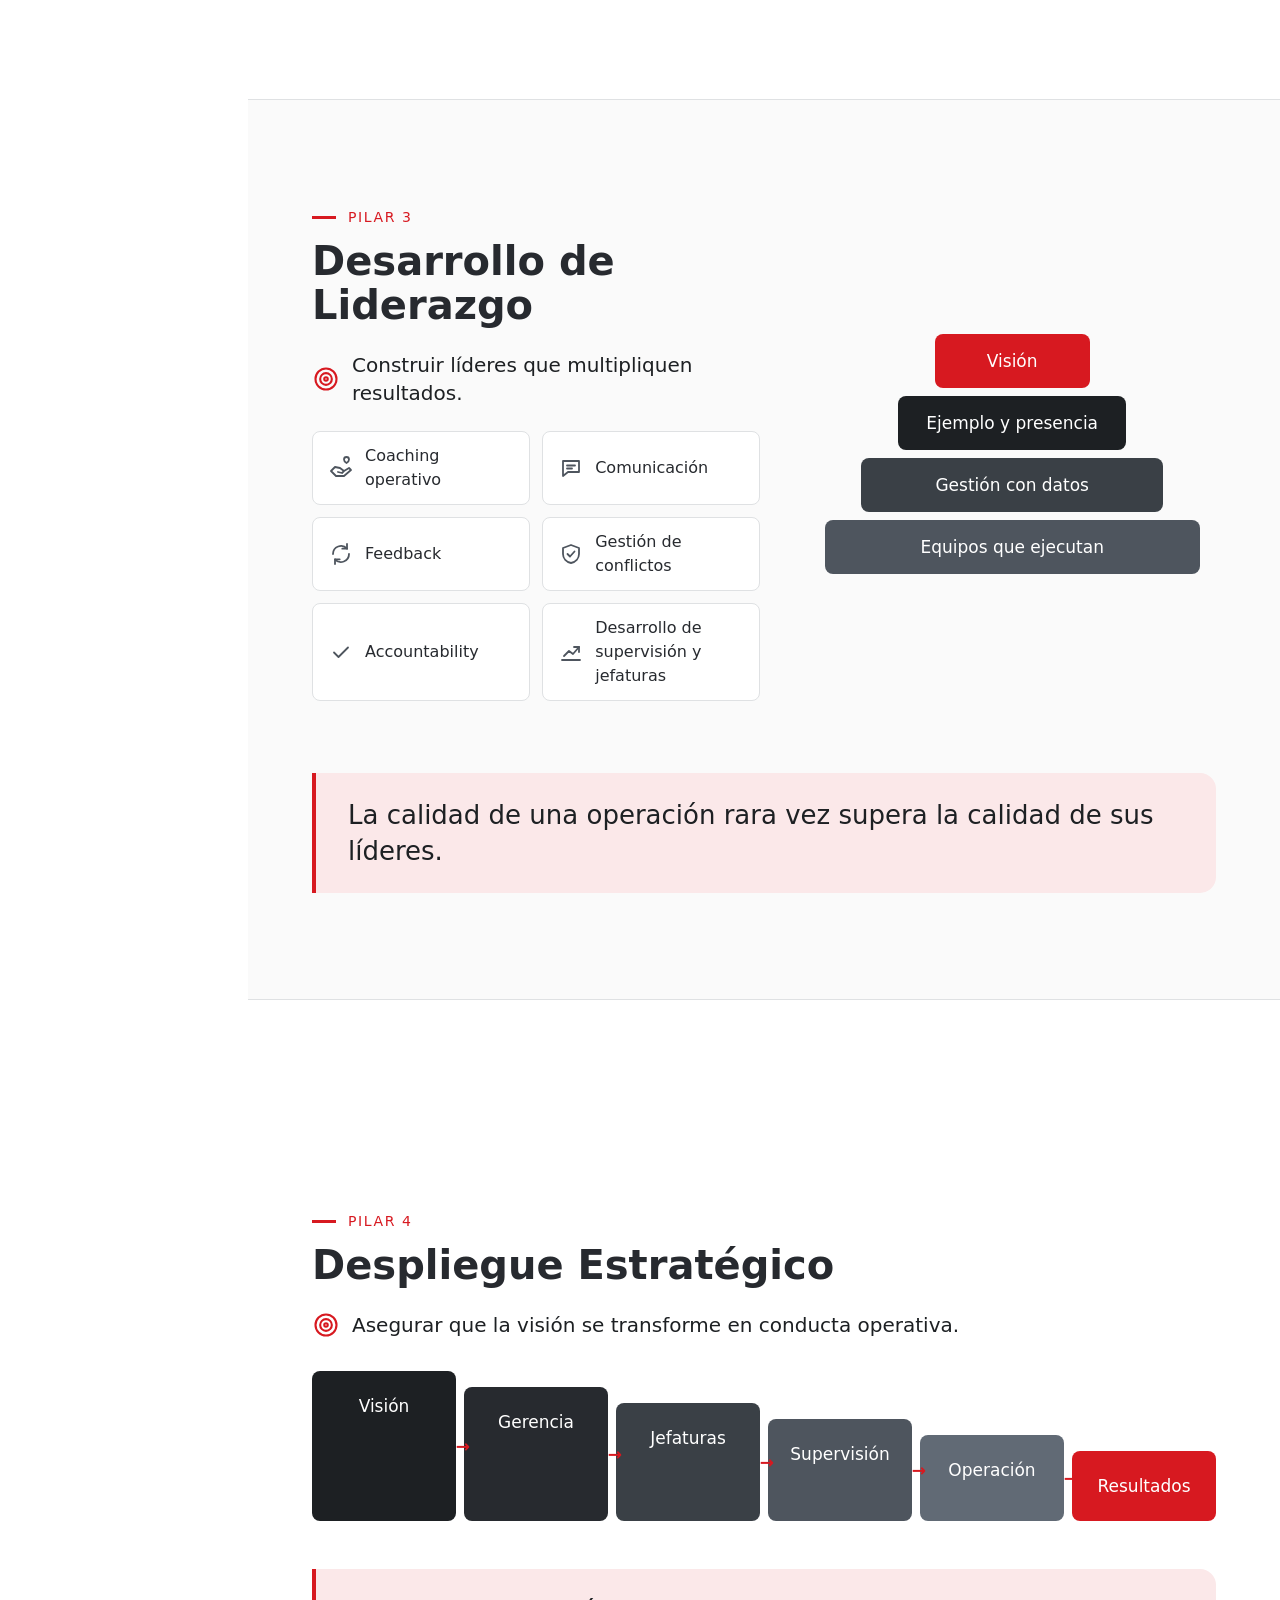
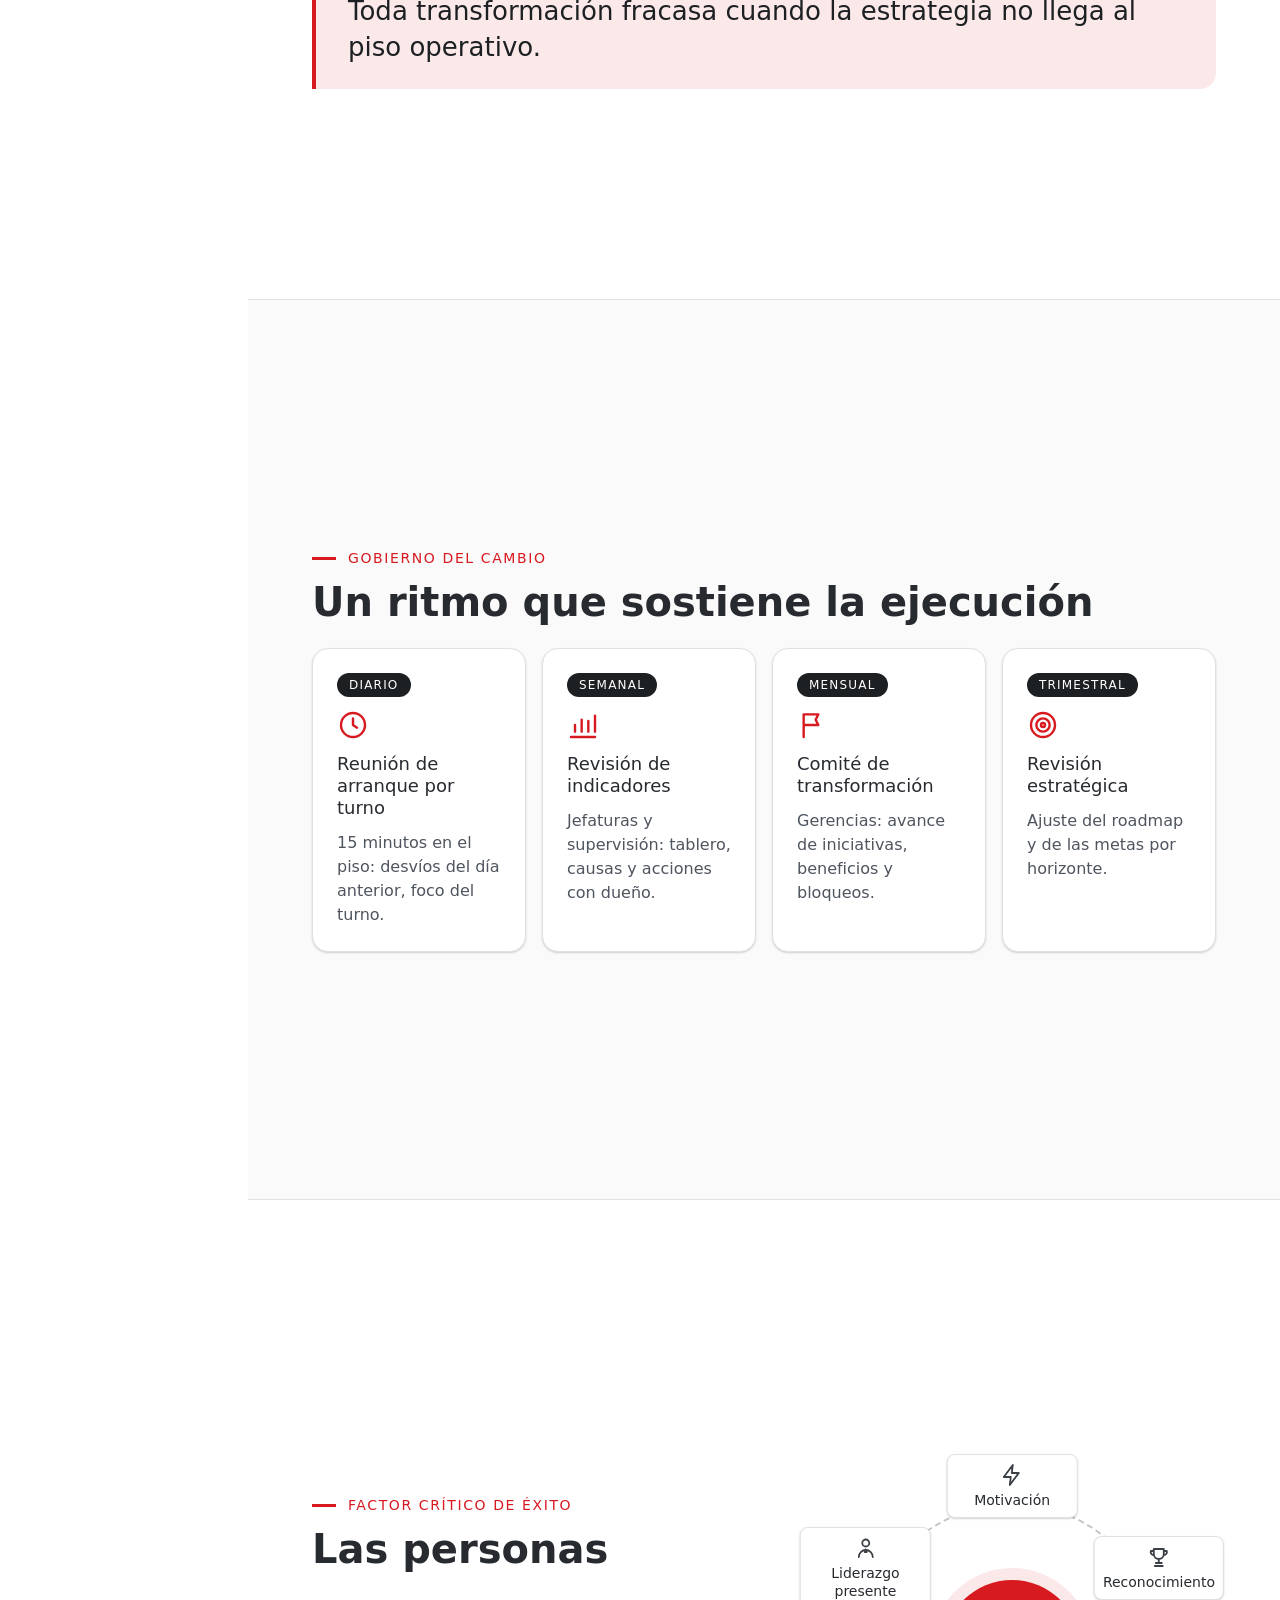
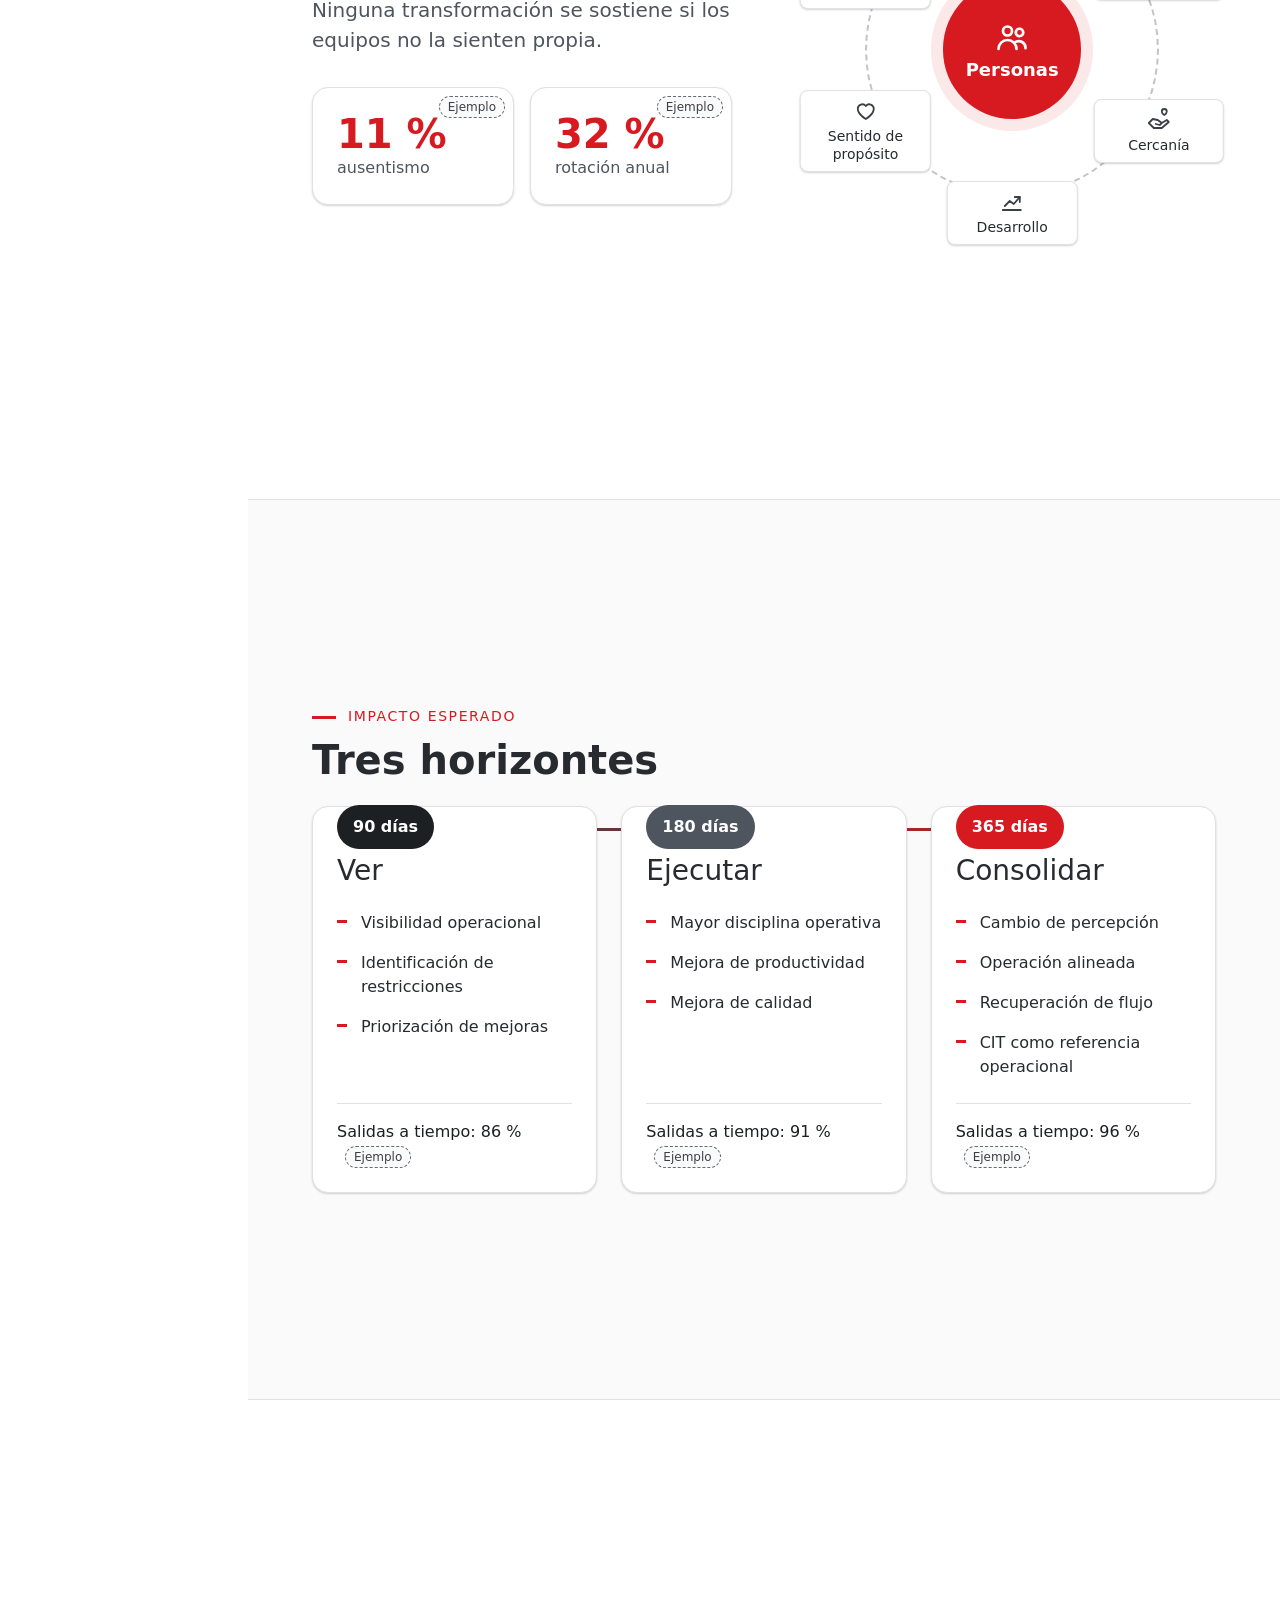
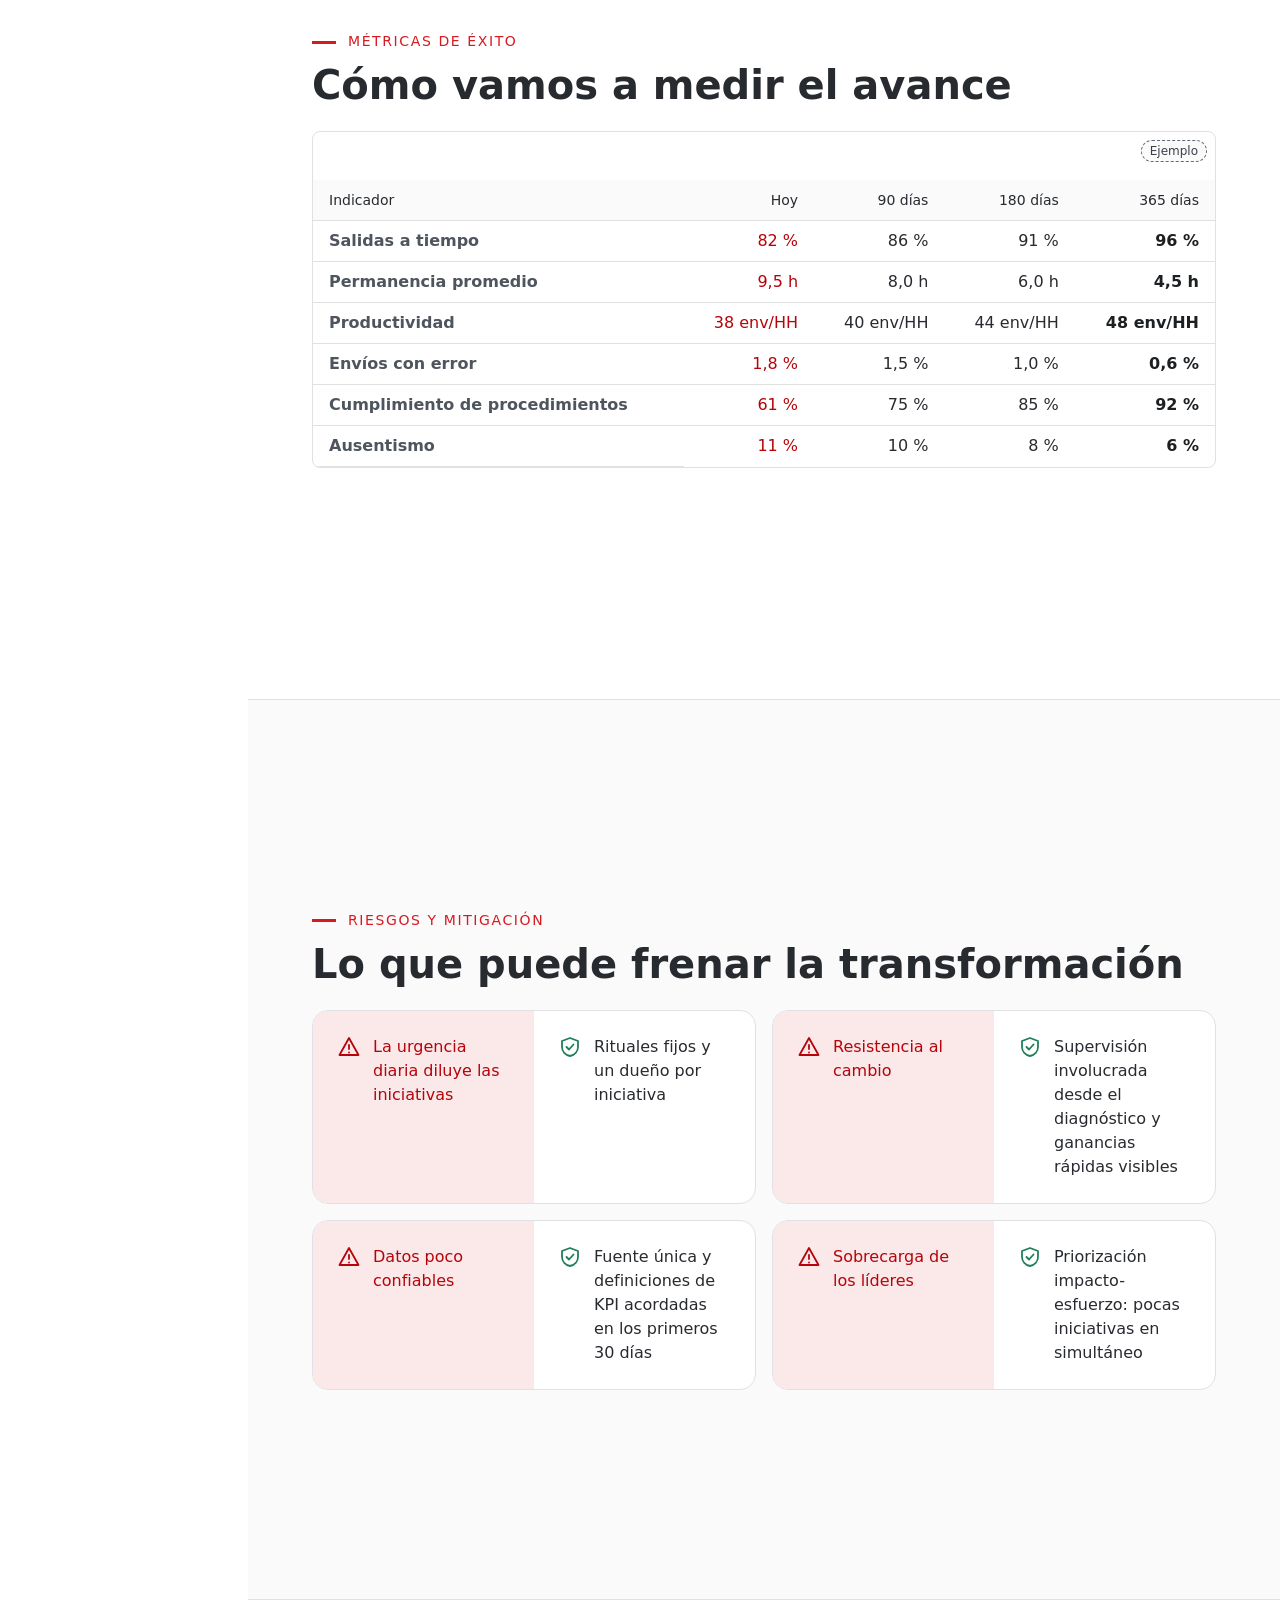
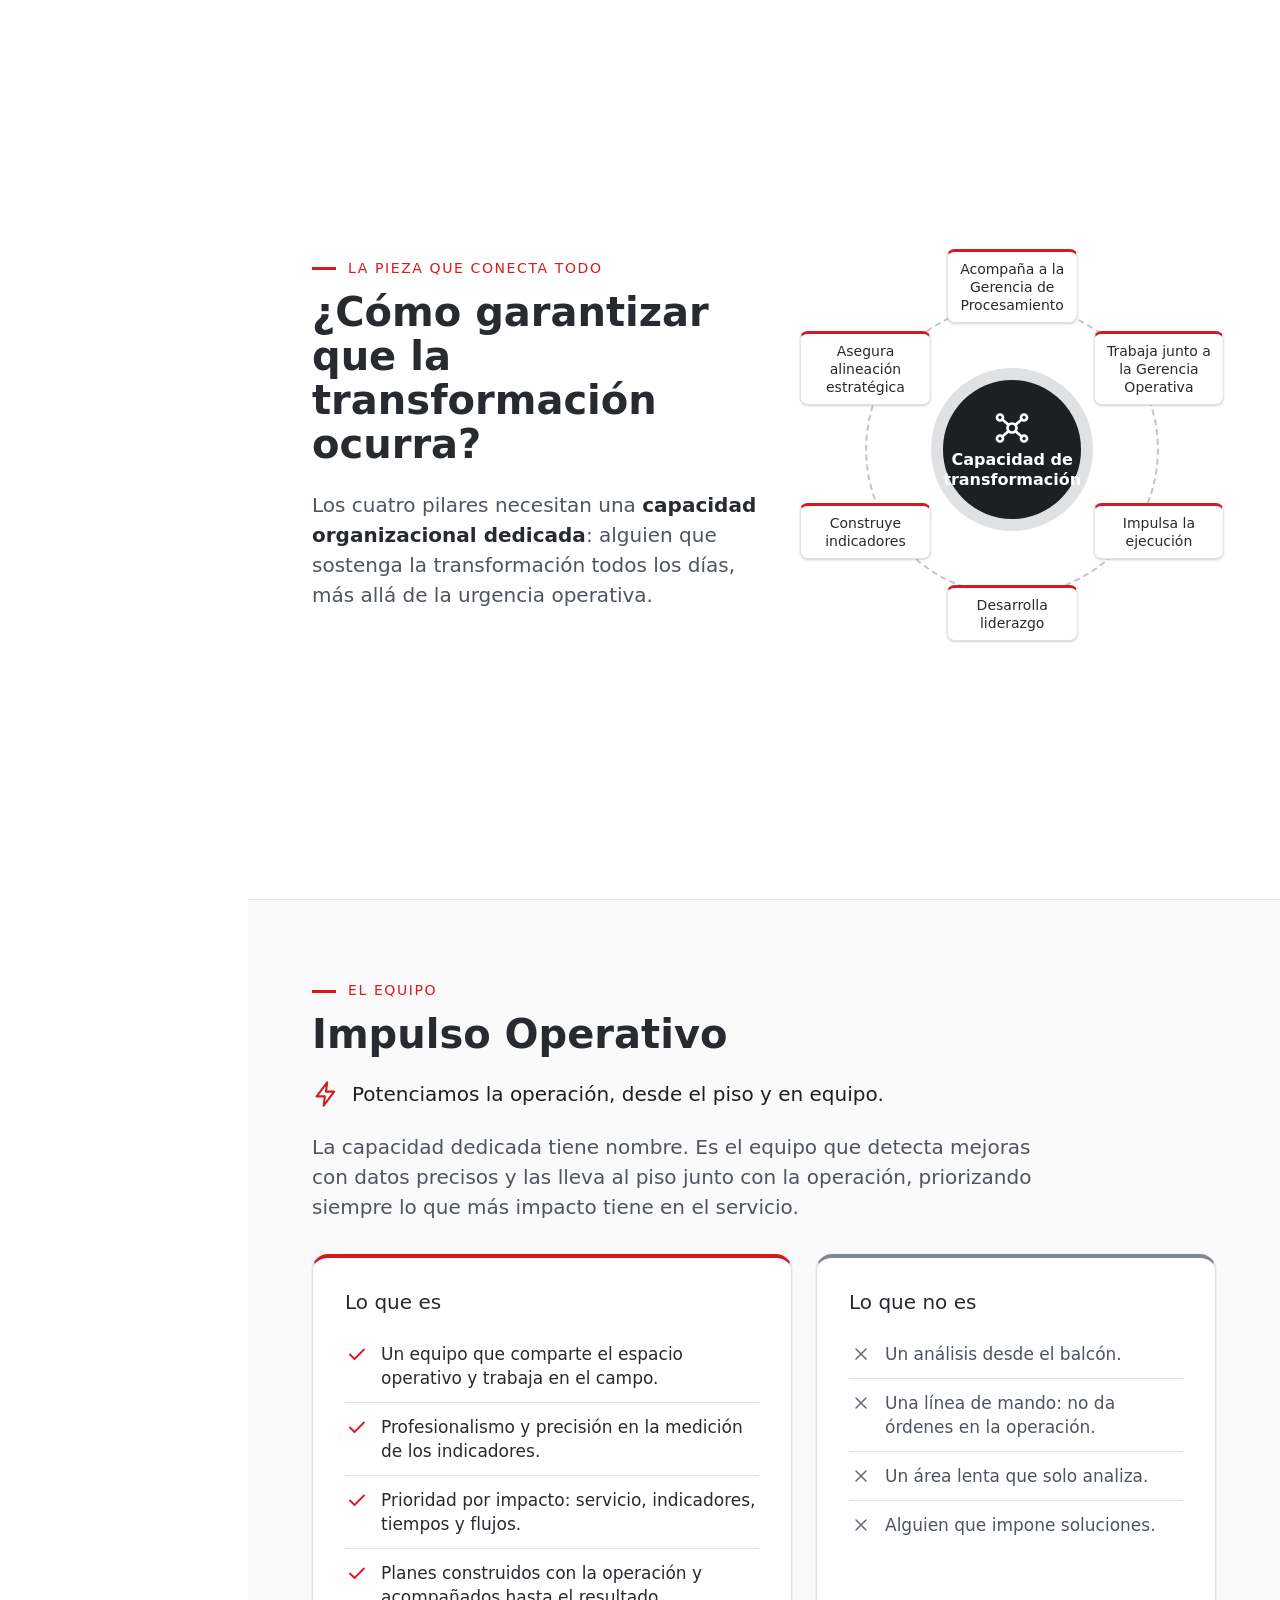
==== commit 7a5a8af4: "parches: resultado success" ====
--- a/index.html
+++ b/index.html
@@ -6,7 +6,8 @@
 <title>Transformación Operativa CIT</title>
 <meta name="description" content="Propuesta ejecutiva de transformación operativa para CIT: procesos, indicadores, ejecución, liderazgo y cultura.">
 <link rel="icon" type="image/svg+xml" href="favicon.svg">
-<link rel="stylesheet" href="css/estilos.css?v=1.2">
+<link rel="stylesheet" href="css/estilos.css?v=1.3">
+<link rel="stylesheet" href="css/impulso.css?v=1.3">
 <script>document.documentElement.classList.add('js');</script>
 </head>
 <body>
@@ -19,7 +20,7 @@
     <span class="menu-proyecto">Transformación Operativa CIT</span>
   </div>
   <nav aria-label="Pantallas"><ol class="menu-lista" id="menu-lista"></ol></nav>
-  <p class="menu-pie"><span id="menu-contador">1 / 18</span></p>
+  <p class="menu-pie"><span id="menu-contador">1 / 21</span></p>
 </aside>
 
 <header class="controles" aria-label="Controles de la presentación">
@@ -40,7 +41,7 @@
     <div class="revelar">
       <p class="sobretitulo">Propuesta de transformación</p>
       <h1>Transformación Operativa <span class="acento">CIT</span></h1>
-      <p class="bajada">Reconstruyendo una operación diseñada para ser referente de eficiencia, fluidez y excelencia operacional.</p>
+      <p class="bajada">Una operación que busca, todos los días, más eficiencia y más fluidez.</p>
       <div class="apertura">
         <p>Toda operación tiene un propósito.</p>
         <p>CIT nació para <strong>acelerar el flujo de la red</strong>.</p>
@@ -407,6 +408,103 @@
 </section>
 
 <!-- 18 -->
+<section class="pantalla" id="impulso" data-titulo="Impulso Operativo">
+  <div class="contenido">
+    <p class="sobretitulo revelar">El equipo</p>
+    <h2 class="revelar">Impulso Operativo</h2>
+    <p class="objetivo revelar"><i data-i="rayo"></i>Potenciamos la operación, desde el piso y en equipo.</p>
+    <p class="bajada revelar">La capacidad dedicada tiene nombre. Es el equipo que detecta mejoras con datos precisos y las lleva al piso junto con la operación, priorizando siempre lo que más impacto tiene en el servicio.</p>
+    <div class="esno">
+      <article class="tarjeta es revelar">
+        <h3>Lo que es</h3>
+        <ul>
+          <li><i data-i="check"></i>Un equipo que comparte el espacio operativo y trabaja en el campo.</li>
+          <li><i data-i="check"></i>Profesionalismo y precisión en la medición de los indicadores.</li>
+          <li><i data-i="check"></i>Prioridad por impacto: servicio, indicadores, tiempos y flujos.</li>
+          <li><i data-i="check"></i>Planes construidos con la operación y acompañados hasta el resultado.</li>
+          <li><i data-i="check"></i>Velocidad para actuar cuando hay que actuar.</li>
+        </ul>
+      </article>
+      <article class="tarjeta tarjeta-gris no revelar">
+        <h3>Lo que no es</h3>
+        <ul>
+          <li><i data-i="cerrar"></i>Un análisis desde el balcón.</li>
+          <li><i data-i="cerrar"></i>Una línea de mando: no da órdenes en la operación.</li>
+          <li><i data-i="cerrar"></i>Un área lenta que solo analiza.</li>
+          <li><i data-i="cerrar"></i>Alguien que impone soluciones.</li>
+        </ul>
+      </article>
+    </div>
+    <blockquote class="frase revelar">No venimos a decir qué está mal. Venimos a potenciar lo que la operación ya hace bien y a mejorar juntos lo que falta.</blockquote>
+  </div>
+</section>
+
+<!-- 19 -->
+<section class="pantalla" id="impulso-como" data-titulo="Impulso · Cómo trabaja">
+  <div class="contenido">
+    <p class="sobretitulo revelar">Cómo trabaja</p>
+    <h2 class="revelar">Del dato al piso, y del piso al resultado</h2>
+    <ol class="ruta revelar" aria-label="Ciclo de trabajo de Impulso Operativo">
+      <li><i data-i="lupa"></i><strong>Detectar</strong><span>en los indicadores y en el campo</span></li>
+      <li><i data-i="datos"></i><strong>Priorizar</strong><span>por impacto en el servicio</span></li>
+      <li><i data-i="personas"></i><strong>Construir el plan</strong><span>con jefes y supervisores</span></li>
+      <li><i data-i="rayo"></i><strong>Ejecutar</strong><span>en el piso, junto a la operación</span></li>
+      <li class="fin"><i data-i="indicador"></i><strong>Medir</strong><span>y sostener el resultado</span></li>
+    </ol>
+    <div class="dos-col impulso-col">
+      <div class="revelar">
+        <h3>Dónde pone el foco</h3>
+        <ul class="lista-items">
+          <li><i data-i="objetivo"></i>Calidad del servicio</li>
+          <li><i data-i="indicador"></i>Indicadores</li>
+          <li><i data-i="reloj"></i>Tiempos</li>
+          <li><i data-i="flujo"></i>Flujos de proceso</li>
+        </ul>
+        <p class="impulso-rol">Funciona como un <strong>gabinete operativo de la Gerencia de Procesamiento</strong>: lleva su visión al piso y trae la realidad del piso a la gerencia. No da órdenes en la operación: facilita el día a día de la gerencia de CIT, sus jefes y sus supervisores, y refuerza su liderazgo desde la colaboración.</p>
+      </div>
+      <figure class="organi revelar" aria-label="Ubicación en la organización: Impulso Operativo reporta a la Gerencia de Procesamiento y trabaja a la par de la gerencia de CIT">
+        <div class="org-caja org-top">Gerencia de Procesamiento<small>CIT · Planta Pacheco · Planta Avellaneda</small></div>
+        <div class="org-ramas">
+          <div class="org-col">
+            <div class="org-caja org-impulso">Impulso Operativo<small>reporte directo · analistas propios</small></div>
+          </div>
+          <div class="org-col">
+            <div class="org-caja">Gerencia de CIT</div>
+            <div class="org-caja org-sub">Jefes de turno</div>
+            <div class="org-caja org-sub">Supervisores</div>
+            <div class="org-caja org-sub">Operarios</div>
+          </div>
+        </div>
+        <figcaption>Trabaja a la par de la gerencia de CIT: colabora, acompaña y ejecuta en conjunto.</figcaption>
+      </figure>
+    </div>
+  </div>
+</section>
+
+<!-- 20 -->
+<section class="pantalla" id="impulso-equipo" data-titulo="Impulso · El equipo">
+  <div class="contenido">
+    <p class="sobretitulo revelar">Dimensión del equipo</p>
+    <h2 class="revelar">Un equipo chico, presente en cada turno</h2>
+    <p class="bajada revelar">Arrancamos en CIT, el primer foco. Cuidamos el gasto: el equipo crece solo cuando los resultados lo justifican.</p>
+    <div class="equipo">
+      <article class="tarjeta revelar"><p class="num">1</p><h3>Responsable de Impulso Operativo</h3><p>Prioriza la cartera de mejoras, sostiene el tablero de indicadores y el vínculo con la Gerencia de Procesamiento y la gerencia de CIT.</p></article>
+      <article class="tarjeta revelar"><p class="num">3</p><h3>Analistas de campo</h3><p>Uno por turno. Acompaña a los jefes de su turno, mide sus indicadores y lleva adelante las iniciativas en el piso.</p></article>
+    </div>
+    <ol class="horizontes fases">
+      <li class="horizonte revelar"><span class="dias">Arranque</span><h3>CIT</h3>
+        <ul><li>Tablero de indicadores confiable</li><li>Primeras mejoras de alto impacto</li><li>Presencia en los tres turnos</li></ul></li>
+      <li class="horizonte revelar"><span class="dias">Consolidación</span><h3>CIT</h3>
+        <ul><li>Rituales de seguimiento en marcha</li><li>Beneficios medidos y sostenidos</li><li>Mismo equipo, más resultados</li></ul></li>
+      <li class="horizonte revelar"><span class="dias">Expansión</span><h3>Otras plantas</h3>
+        <ul><li>Planta Pacheco y Planta Avellaneda</li><li>Un analista por planta</li><li>Solo con los resultados de CIT validados</li></ul></li>
+    </ol>
+    <blockquote class="frase revelar">Crecer con resultados, no con estructura.</blockquote>
+    <p class="nota revelar">Propuesta: los analistas pueden surgir de la propia operación. Conocen el piso y aceleran la adopción de las mejoras.</p>
+  </div>
+</section>
+
+<!-- 21 -->
 <section class="pantalla cierre" id="conclusion" data-titulo="Conclusión">
   <div class="contenido">
     <p class="sobretitulo revelar">Conclusión ejecutiva</p>
@@ -416,7 +514,7 @@
     <h3 class="revelar">Lo que necesitamos para empezar</h3>
     <ol class="pedidos">
       <li class="revelar"><span>1</span>Validar el diagnóstico con la Gerencia de Procesamiento y la Gerencia Operativa.</li>
-      <li class="revelar"><span>2</span>Habilitar la capacidad dedicada de transformación.</li>
+      <li class="revelar"><span>2</span>Habilitar Impulso Operativo, la capacidad dedicada de transformación.</li>
       <li class="revelar"><span>3</span>Acordar el tablero de 90 días y su ritual de seguimiento.</li>
     </ol>
     <p class="cta revelar"><i data-i="bandera"></i>Transformar la operación para liberar todo su potencial.</p>
@@ -428,7 +526,7 @@
 
 <nav class="navegador" aria-label="Avanzar y retroceder">
   <button class="btn-icono" id="btn-anterior" type="button" aria-label="Pantalla anterior"><i data-i="arriba"></i></button>
-  <span id="nav-contador" aria-live="polite">1 / 18</span>
+  <span id="nav-contador" aria-live="polite">1 / 21</span>
   <button class="btn-icono" id="btn-siguiente" type="button" aria-label="Pantalla siguiente"><i data-i="abajo"></i></button>
 </nav>
 
@@ -439,8 +537,8 @@
   <p class="indice-ayuda">Teclas: <kbd>→</kbd> <kbd>↓</kbd> siguiente · <kbd>←</kbd> <kbd>↑</kbd> anterior · <kbd>P</kbd> cambia de modo · <kbd>D</kbd> índice · <kbd>F</kbd> pantalla completa · <kbd>Esc</kbd> cierra</p>
 </dialog>
 
-<script src="js/iconos.js?v=1.2"></script>
-<script src="js/datos.js?v=1.2"></script>
-<script src="js/presentacion.js?v=1.2"></script>
+<script src="js/iconos.js?v=1.3"></script>
+<script src="js/datos.js?v=1.3"></script>
+<script src="js/presentacion.js?v=1.3"></script>
 </body>
 </html>
--- a/css/impulso.css
+++ b/css/impulso.css
@@ -0,0 +1,44 @@
+/* Impulso Operativo (T-008 E9): pantallas 18 a 20. Va después de estilos.css. Paleta D-045. */
+.esno { display: grid; grid-template-columns: 1.2fr 1fr; gap: var(--c-spacing-5); }
+.esno h3 { margin-bottom: var(--c-spacing-4); }
+.esno li { display: flex; gap: var(--c-spacing-3); align-items: flex-start; padding: var(--c-spacing-3) 0; border-bottom: 1px solid var(--c-gray-100); color: var(--c-color-text-strong); font-size: 17px; line-height: 24px; }
+.esno li:last-child { border-bottom: 0; }
+.esno .es { border-top: 4px solid var(--c-red-600); }
+.esno .es .ic { color: var(--c-red-600); }
+.esno .no { border-top: 4px solid var(--c-gray-400); }
+.esno .no li { color: var(--c-gray-600); }
+.esno .no .ic { color: var(--c-gray-500); width: 20px; height: 20px; margin: 2px; }
+
+.ruta { display: grid; grid-template-columns: repeat(5, 1fr); gap: var(--c-spacing-3); margin-bottom: var(--c-spacing-7); }
+.ruta li { position: relative; display: flex; flex-direction: column; gap: var(--c-spacing-1); padding: var(--c-spacing-4); background: var(--c-gray-900); color: var(--c-gray-200); border-radius: var(--c-border-radius-small); font-size: 14px; line-height: 20px; }
+.ruta li strong { color: #fff; font: 500 18px/24px var(--c-font-family-headline); }
+.ruta li .ic { color: var(--c-red-400); width: 28px; height: 28px; }
+.ruta li.fin { background: var(--c-red-600); color: #fff; }
+.ruta li.fin .ic { color: #fff; }
+.ruta li:not(.fin)::after { content: "→"; position: absolute; right: -11px; top: 50%; transform: translateY(-50%); z-index: 1; color: var(--c-red-600); font-weight: 700; }
+
+.impulso-col { align-items: start; }
+.impulso-col .lista-items { margin-bottom: var(--c-spacing-5); }
+.impulso-rol { font-size: 17px; line-height: 26px; border-left: 4px solid var(--c-red-600); padding-left: var(--c-spacing-4); }
+
+.organi { margin: 0; display: grid; gap: var(--c-spacing-3); }
+.org-caja { display: flex; flex-direction: column; align-items: center; text-align: center; gap: 2px; padding: var(--c-spacing-3) var(--c-spacing-4); border-radius: var(--c-border-radius-small); background: var(--c-gray-900); color: #fff; font: 500 16px/22px var(--c-font-family-headline); }
+.org-caja small { font: 400 12px/16px var(--c-font-family-body); color: var(--c-gray-200); }
+.org-top { background: var(--c-gray-800); }
+.org-ramas { display: grid; grid-template-columns: 1fr 1fr; gap: var(--c-spacing-4); position: relative; padding-top: var(--c-spacing-4); border-top: 2px solid var(--c-gray-300); }
+.org-col { display: grid; gap: var(--c-spacing-2); align-content: start; }
+.org-impulso { background: var(--c-red-600); box-shadow: 0 0 0 6px var(--c-red-50); }
+.org-impulso small { color: #fff; }
+.org-sub { background: var(--c-color-surface); color: var(--c-color-text-strong); border: 1px solid var(--c-gray-200); font-size: 15px; }
+.organi figcaption { font-size: 14px; line-height: 20px; color: var(--c-color-text); }
+
+.equipo { display: grid; grid-template-columns: 1fr 1fr; gap: var(--c-spacing-5); margin-bottom: var(--c-spacing-8); }
+.equipo .tarjeta { display: grid; grid-template-columns: auto 1fr; column-gap: var(--c-spacing-5); align-items: start; border-top: 4px solid var(--c-red-600); }
+.equipo .num { grid-row: 1 / span 2; font-size: 64px; line-height: 64px; }
+.equipo h3 { margin-bottom: var(--c-spacing-2); }
+
+@media (max-width: 1023px) {
+  .esno, .equipo { grid-template-columns: 1fr; }
+  .ruta { grid-template-columns: 1fr; }
+  .ruta li:not(.fin)::after { content: "↓"; right: 50%; top: auto; bottom: -15px; transform: translateX(50%); }
+}
